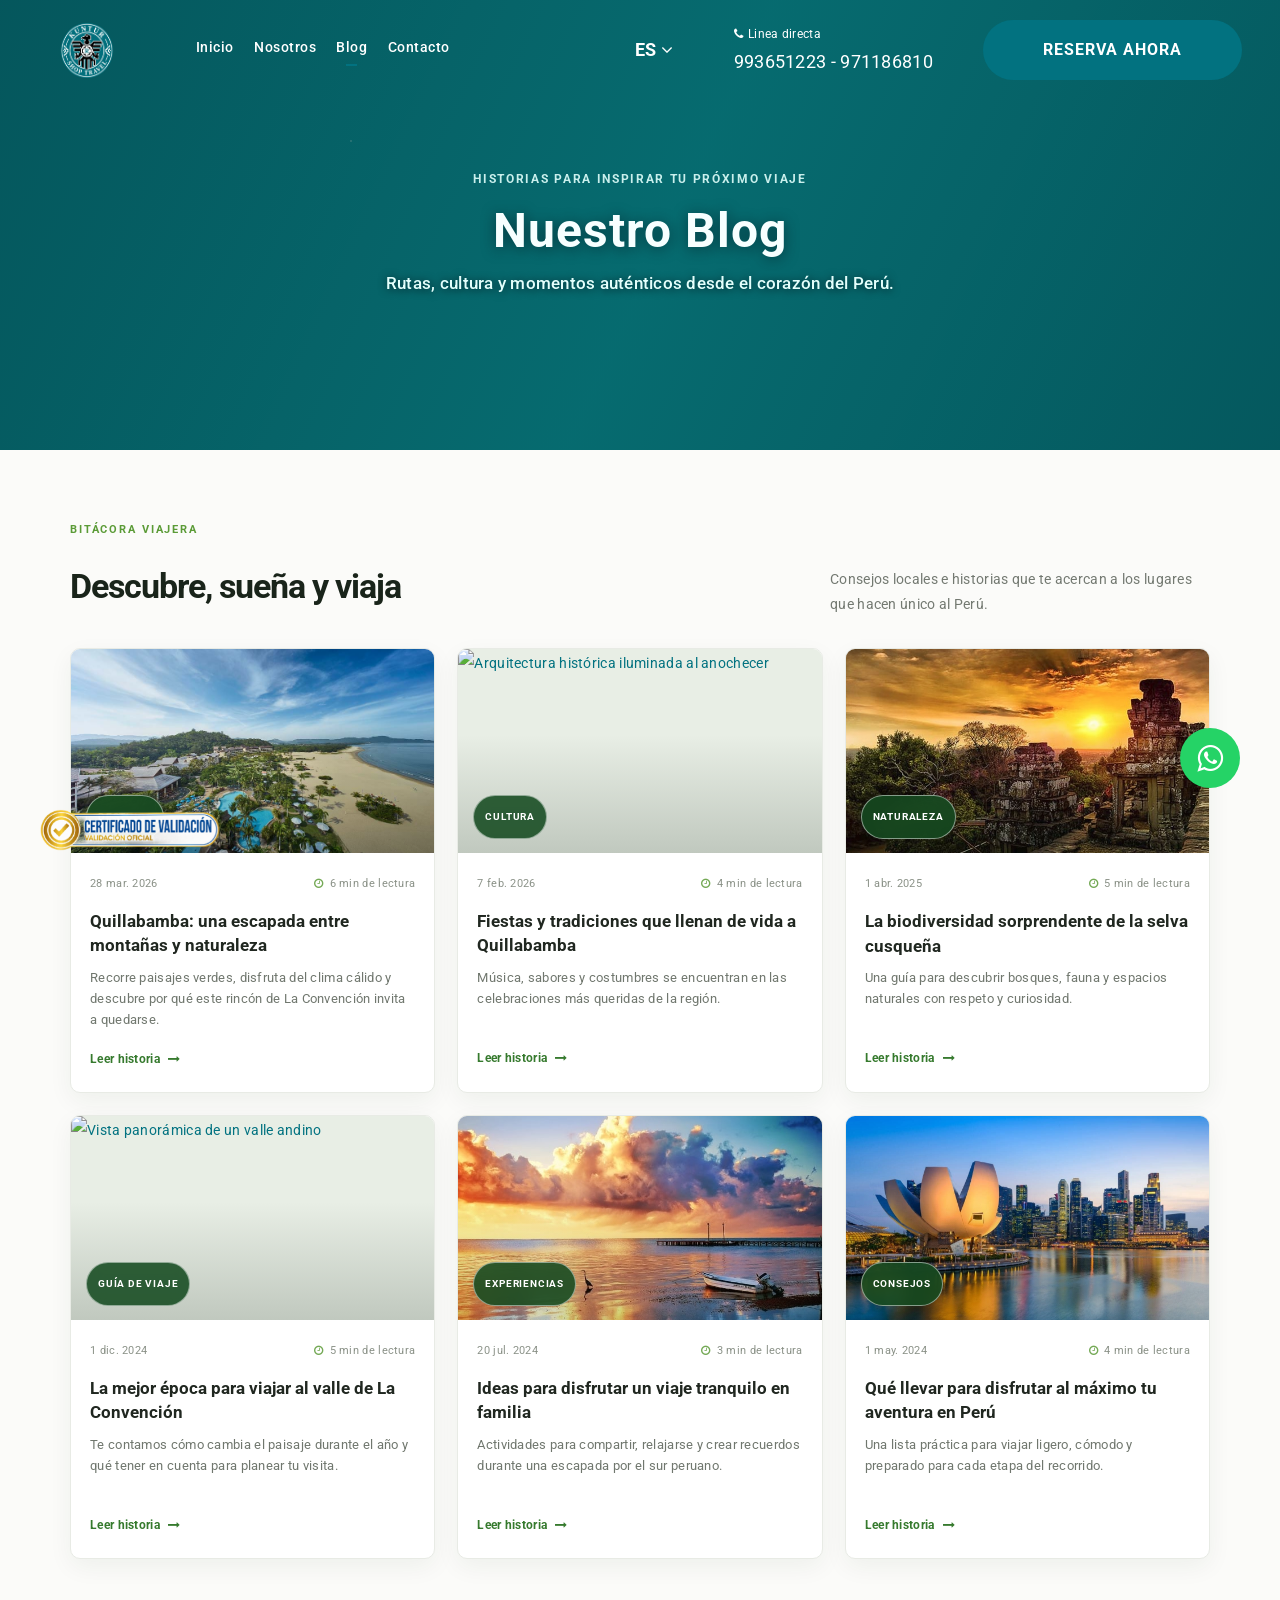
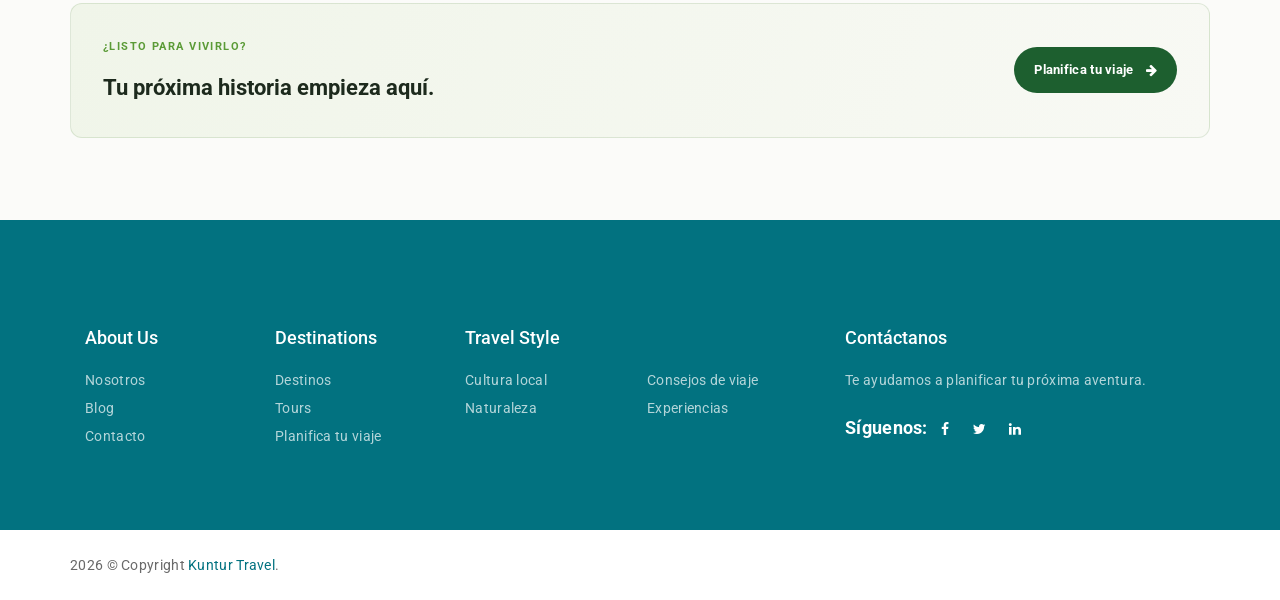
==== blog.html @ 2e55b276 "feat: modify banner" ====
<!doctype html>
<html lang="es">
  <head>
    <title>Blog de viajes | Kuntur Travel</title>
    <meta charset="utf-8" />
    <meta
      name="viewport"
      content="width=device-width, initial-scale=1.0, maximum-scale=1.0, user-scalable=no"
    />
    <meta
      name="description"
      content="Descubre historias, destinos y consejos para vivir experiencias auténticas en Perú con Kuntur Travel."
    />
    <meta
      name="keywords"
      content="Blog de viajes, Quillabamba, Cusco, Perú, turismo, Kuntur Travel"
    />
    <meta name="author" content="Kuntur Travel" />
    <meta name="robots" content="index, follow" />
    <link rel="icon" href="/assets/img/favicon.ico" />
    <meta name="format-detection" content="telephone=no" />
    <meta name="apple-mobile-web-app-capable" content="yes" />

    <link
      rel="stylesheet"
      type="text/css"
      href="assets/fonts/fontawesome/font-awesome.min.css"
    />
    <link
      rel="stylesheet"
      type="text/css"
      href="assets/vendors/bootstrap/grid.css"
    />
    <link
      rel="stylesheet"
      type="text/css"
      href="assets/vendors/magnific-popup/magnific-popup.min.css"
    />
    <link
      rel="stylesheet"
      type="text/css"
      href="assets/vendors/swiper/swiper.css"
    />
    <link
      rel="stylesheet"
      type="text/css"
      href="assets/vendors/jquery.select2/select2.css"
    />
    <link
      rel="stylesheet"
      type="text/css"
      href="assets/vendors/jquery-ui/jquery-ui.min.css"
    />
    <link
      rel="stylesheet"
      type="text/css"
      href="https://fonts.googleapis.com/css?family=Roboto:300,400,500,700"
    />
    <link
      rel="stylesheet"
      type="text/css"
      id="app-stylesheet"
      href="assets/css/main.css"
    />
    <link rel="stylesheet" type="text/css" href="assets/css/blog.css" />
    <link rel="stylesheet" type="text/css" href="assets/css/recourses.css" />
  </head>

  <body>
    <div class="page-wrap" id="root">
      <header class="header awe-skin-dark header--fixed">
        <div class="container-fluid pd-0">
          <div class="header__inner">
            <div class="header__logo_menu_wrap">
              <div class="header__logo">
                <a href="index.html"
                  ><img class="img__logo" src="assets/img/logo.png" alt="Kuntur Travel"
                /></a>
              </div>
              <div class="header__menu">
                <nav class="onepage-nav">
                  <ul class="onepage-menu">
                    <li><a href="index.html">Inicio</a></li>
                    <li><a href="info_our.html">Nosotros</a></li>
                    <li class="current-menu-item"><a href="blog.html">Blog</a></li>
                    <li><a href="contact.html">Contacto</a></li>
                  </ul>
                  <div class="navbar-toggle">
                    <span></span><span></span><span></span>
                  </div>
                </nav>
              </div>
            </div>
            <div class="header__hotline_book_wrap">
              <div class="header__lang notranslate" translate="no">
                <a href="#"><span>ES</span><i class="fa fa-angle-down"></i></a>
                <ul class="header__lang_box">
                  <li>
                    <a href="#" data-google-lang="es"
                      ><img src="assets/img/flag/flag_pe.svg" alt="" /><span>ES</span></a
                    >
                  </li>
                  <li>
                    <a href="#" data-google-lang="en"
                      ><img src="assets/img/flag/flag_en.jpg" alt="" /><span>EN</span></a
                    >
                  </li>
                  <li>
                    <a href="#" data-google-lang="pt"
                      ><img src="assets/img/flag/flag_pt.svg" alt="" /><span>PT</span></a
                    >
                  </li>
                  <li>
                    <a href="#" data-google-lang="fr"
                      ><img src="assets/img/flag/flag_fr.svg" alt="" /><span>FR</span></a
                    >
                  </li>
                </ul>
              </div>
              <div class="header__hotline">
                <span class="txt_aling_start"
                  ><i class="fa fa-phone"></i>Linea directa</span
                ><a href="tel:+51993651223">993651223 - 971186810</a>
              </div>
              <div class="header__booking">
                <a class="md-btn md-btn--primary md-btn--pill" href="contact.html"
                  >RESERVA AHORA</a
                >
              </div>
            </div>
          </div>
        </div>
      </header>

      <main class="md-content">
        <section class="blog-hero brand-page-hero">
          <div class="blog-hero__texture" aria-hidden="true"></div>
          <div class="container blog-hero__content brand-page-hero__inner">
            <span class="blog-hero__eyebrow">Historias para inspirar tu próximo viaje</span>
            <h1>Nuestro Blog</h1>
            <p>Rutas, cultura y momentos auténticos desde el corazón del Perú.</p>
          </div>
        </section>

        <section class="blog-section" aria-labelledby="blog-heading">
          <div class="container blog-container">
            <header class="blog-section__header">
              <div>
                <span class="blog-kicker">Bitácora viajera</span>
                <h2 id="blog-heading">Descubre, sueña y viaja</h2>
              </div>
              <p>
                Consejos locales e historias que te acercan a los lugares que hacen
                único al Perú.
              </p>
            </header>

            <div class="blog-grid">
              <article class="blog-card blog-card--featured">
                <a class="blog-card__image" href="contact.html" aria-label="Conoce la ruta a Quillabamba">
                  <img
                    src="assets/img/image_box_3/1.jpg"
                    alt="Valle verde de montaña en Perú"
                    loading="lazy"
                  />
                  <span class="blog-card__category">Destinos</span>
                </a>
                <div class="blog-card__body">
                  <div class="blog-card__meta">
                    <time datetime="2026-03-28">28 mar. 2026</time>
                    <span><i class="fa fa-clock-o" aria-hidden="true"></i> 6 min de lectura</span>
                  </div>
                  <h3><a href="contact.html">Quillabamba: una escapada entre montañas y naturaleza</a></h3>
                  <p>
                    Recorre paisajes verdes, disfruta del clima cálido y descubre
                    por qué este rincón de La Convención invita a quedarse.
                  </p>
                  <a class="blog-card__link" href="contact.html">Leer historia <i class="fa fa-long-arrow-right" aria-hidden="true"></i></a>
                </div>
              </article>

              <article class="blog-card">
                <a class="blog-card__image" href="contact.html" aria-label="Descubre las celebraciones locales">
                  <img
                    src="assets/img/image_box_2/2.jpg"
                    alt="Arquitectura histórica iluminada al anochecer"
                    loading="lazy"
                  />
                  <span class="blog-card__category">Cultura</span>
                </a>
                <div class="blog-card__body">
                  <div class="blog-card__meta">
                    <time datetime="2026-02-07">7 feb. 2026</time>
                    <span><i class="fa fa-clock-o" aria-hidden="true"></i> 4 min de lectura</span>
                  </div>
                  <h3><a href="contact.html">Fiestas y tradiciones que llenan de vida a Quillabamba</a></h3>
                  <p>
                    Música, sabores y costumbres se encuentran en las celebraciones
                    más queridas de la región.
                  </p>
                  <a class="blog-card__link" href="contact.html">Leer historia <i class="fa fa-long-arrow-right" aria-hidden="true"></i></a>
                </div>
              </article>

              <article class="blog-card">
                <a class="blog-card__image" href="contact.html" aria-label="Explora la naturaleza de la selva cusqueña">
                  <img
                    src="assets/img/image_box_1/3.jpg"
                    alt="Ruinas rodeadas de vegetación al atardecer"
                    loading="lazy"
                  />
                  <span class="blog-card__category">Naturaleza</span>
                </a>
                <div class="blog-card__body">
                  <div class="blog-card__meta">
                    <time datetime="2025-04-01">1 abr. 2025</time>
                    <span><i class="fa fa-clock-o" aria-hidden="true"></i> 5 min de lectura</span>
                  </div>
                  <h3><a href="contact.html">La biodiversidad sorprendente de la selva cusqueña</a></h3>
                  <p>
                    Una guía para descubrir bosques, fauna y espacios naturales con
                    respeto y curiosidad.
                  </p>
                  <a class="blog-card__link" href="contact.html">Leer historia <i class="fa fa-long-arrow-right" aria-hidden="true"></i></a>
                </div>
              </article>

              <article class="blog-card">
                <a class="blog-card__image" href="contact.html" aria-label="Conoce los paisajes del valle">
                  <img
                    src="assets/img/image_box_2/3.jpg"
                    alt="Vista panorámica de un valle andino"
                    loading="lazy"
                  />
                  <span class="blog-card__category">Guía de viaje</span>
                </a>
                <div class="blog-card__body">
                  <div class="blog-card__meta">
                    <time datetime="2024-12-01">1 dic. 2024</time>
                    <span><i class="fa fa-clock-o" aria-hidden="true"></i> 5 min de lectura</span>
                  </div>
                  <h3><a href="contact.html">La mejor época para viajar al valle de La Convención</a></h3>
                  <p>
                    Te contamos cómo cambia el paisaje durante el año y qué tener
                    en cuenta para planear tu visita.
                  </p>
                  <a class="blog-card__link" href="contact.html">Leer historia <i class="fa fa-long-arrow-right" aria-hidden="true"></i></a>
                </div>
              </article>

              <article class="blog-card">
                <a class="blog-card__image" href="contact.html" aria-label="Ideas para disfrutar un viaje en familia">
                  <img
                    src="assets/img/image_box_1/2.jpg"
                    alt="Atardecer dorado junto al agua"
                    loading="lazy"
                  />
                  <span class="blog-card__category">Experiencias</span>
                </a>
                <div class="blog-card__body">
                  <div class="blog-card__meta">
                    <time datetime="2024-07-20">20 jul. 2024</time>
                    <span><i class="fa fa-clock-o" aria-hidden="true"></i> 3 min de lectura</span>
                  </div>
                  <h3><a href="contact.html">Ideas para disfrutar un viaje tranquilo en familia</a></h3>
                  <p>
                    Actividades para compartir, relajarse y crear recuerdos durante
                    una escapada por el sur peruano.
                  </p>
                  <a class="blog-card__link" href="contact.html">Leer historia <i class="fa fa-long-arrow-right" aria-hidden="true"></i></a>
                </div>
              </article>

              <article class="blog-card">
                <a class="blog-card__image" href="contact.html" aria-label="Planifica tu aventura en Perú">
                  <img
                    src="assets/img/image_box_3/3.jpg"
                    alt="Ciudad y costa iluminadas al anochecer"
                    loading="lazy"
                  />
                  <span class="blog-card__category">Consejos</span>
                </a>
                <div class="blog-card__body">
                  <div class="blog-card__meta">
                    <time datetime="2024-05-01">1 may. 2024</time>
                    <span><i class="fa fa-clock-o" aria-hidden="true"></i> 4 min de lectura</span>
                  </div>
                  <h3><a href="contact.html">Qué llevar para disfrutar al máximo tu aventura en Perú</a></h3>
                  <p>
                    Una lista práctica para viajar ligero, cómodo y preparado para
                    cada etapa del recorrido.
                  </p>
                  <a class="blog-card__link" href="contact.html">Leer historia <i class="fa fa-long-arrow-right" aria-hidden="true"></i></a>
                </div>
              </article>
            </div>

            <div class="blog-cta">
              <div>
                <span>¿Listo para vivirlo?</span>
                <h2>Tu próxima historia empieza aquí.</h2>
              </div>
              <a class="blog-cta__button" href="contact.html">Planifica tu viaje <i class="fa fa-arrow-right" aria-hidden="true"></i></a>
            </div>
          </div>
        </section>
      </main>

      <div class="footer">
        <div class="container">
          <div class="col-xs-6 col-sm-6 col-md-2 col-lg-2 col-xxs-12">
            <h6 class="footer__title">About us</h6>
            <div class="widget_list">
              <li><a href="info_our.html">Nosotros</a></li>
              <li><a href="blog.html">Blog</a></li>
              <li><a href="contact.html">Contacto</a></li>
            </div>
          </div>
          <div class="col-xs-6 col-sm-6 col-md-2 col-lg-2 col-xxs-12">
            <h6 class="footer__title">Destinations</h6>
            <div class="widget_list">
              <li><a href="destination.html">Destinos</a></li>
              <li><a href="destination.html">Tours</a></li>
              <li><a href="contact.html">Planifica tu viaje</a></li>
            </div>
          </div>
          <div class="col-md-4 col-lg-4">
            <h6 class="footer__title">Travel style</h6>
            <div class="widget_list column-2">
              <li><a href="blog.html">Cultura local</a></li>
              <li><a href="blog.html">Naturaleza</a></li>
              <li><a href="blog.html">Consejos de viaje</a></li>
              <li><a href="blog.html">Experiencias</a></li>
            </div>
          </div>
          <div class="col-md-4 col-lg-4">
            <h6 class="footer__title">Contáctanos</h6>
            <p style="opacity: 0.7">Te ayudamos a planificar tu próxima aventura.</p>
            <div class="footer__social">
              <span style="font-size: 18px; font-weight: bold">Síguenos:</span>
              <a class="social-icon" href="#" aria-label="Facebook"><i class="fa fa-facebook"></i></a>
              <a class="social-icon" href="#" aria-label="Twitter"><i class="fa fa-twitter"></i></a>
              <a class="social-icon" href="#" aria-label="LinkedIn"><i class="fa fa-linkedin"></i></a>
            </div>
          </div>
        </div>
      </div>

      <div class="footer__wrapper">
        <div class="container">
          <p class="footer__copy">
            2026 &copy; Copyright <a href="index.html">Kuntur Travel</a>.
          </p>
        </div>
      </div>
    </div>

    <a
      href="https://wa.me/+51993651223?text=Consulte%20por%20nuestros%20tours"
      class="float-wa"
      target="_blank"
      rel="noopener noreferrer"
      aria-label="Contactar por WhatsApp"
    >
      <i class="fa fa-whatsapp" aria-hidden="true"></i>
    </a>
    <button
      type="button"
      class="float-back-to-top"
      id="float-back-to-top"
      aria-label="Volver al inicio"
      title="Volver al inicio"
    >
      <i class="fa fa-arrow-up" aria-hidden="true"></i>
    </button>
    <a class="float-certificate" aria-label="Certificado de validación oficial">
      <img src="assets/img/footer/footer.png" alt="Certificado de validación oficial" />
    </a>

    <script type="text/javascript" src="assets/vendors/_jquery/jquery.min.js"></script>
    <script type="text/javascript" src="assets/vendors/imagesloaded/imagesloaded.pkgd.js"></script>
    <script type="text/javascript" src="assets/vendors/isotope-layout/isotope.pkgd.js"></script>
    <script type="text/javascript" src="assets/vendors/jquery-one-page/jquery.nav.min.js"></script>
    <script type="text/javascript" src="assets/vendors/jquery.easing/jquery.easing.min.js"></script>
    <script type="text/javascript" src="assets/vendors/jquery.matchHeight/jquery.matchHeight.min.js"></script>
    <script type="text/javascript" src="assets/vendors/magnific-popup/jquery.magnific-popup.min.js"></script>
    <script type="text/javascript" src="assets/vendors/masonry-layout/masonry.pkgd.js"></script>
    <script type="text/javascript" src="assets/vendors/swiper/swiper.jquery.js"></script>
    <script type="text/javascript" src="assets/vendors/menu/menu.js"></script>
    <script type="text/javascript" src="assets/vendors/jquery.select2/select2.js"></script>
    <script type="text/javascript" src="assets/vendors/jquery-ui/jquery-ui.min.js"></script>
    <script type="text/javascript" src="assets/js/main.js"></script>
    <script type="text/javascript" src="assets/js/translate.js"></script>
  </body>
</html>
---- assets/vendors/bootstrap/grid.css ----
/*!
 * Bootstrap v3.3.7 (http://getbootstrap.com)
 * Copyright 2011-2016 Twitter, Inc.
 * Licensed under MIT (https://github.com/twbs/bootstrap/blob/master/LICENSE)
 */
html{font-family:sans-serif;-ms-text-size-adjust:100%;-webkit-text-size-adjust:100%}body{margin:0}article,aside,details,figcaption,figure,footer,header,hgroup,main,menu,nav,section,summary{display:block}audio,canvas,progress,video{display:inline-block;vertical-align:baseline}audio:not([controls]){display:none;height:0}[hidden],template{display:none}a{background-color:transparent}a:active,a:hover{outline:0}abbr[title]{border-bottom:1px dotted}b,strong{font-weight:bold}dfn{font-style:italic}h1{font-size:2em;margin:0.67em 0}mark{background:#ff0;color:#000}small{font-size:80%}sub,sup{font-size:75%;line-height:0;position:relative;vertical-align:baseline}sup{top:-0.5em}sub{bottom:-0.25em}img{border:0}svg:not(:root){overflow:hidden}figure{margin:1em 40px}hr{-webkit-box-sizing:content-box;-moz-box-sizing:content-box;box-sizing:content-box;height:0}pre{overflow:auto}code,kbd,pre,samp{font-family:monospace, monospace;font-size:1em}button,input,optgroup,select,textarea{color:inherit;font:inherit;margin:0}button{overflow:visible}button,select{text-transform:none}button,html input[type="button"],input[type="reset"],input[type="submit"]{-webkit-appearance:button;cursor:pointer}button[disabled],html input[disabled]{cursor:default}button::-moz-focus-inner,input::-moz-focus-inner{border:0;padding:0}input{line-height:normal}input[type="checkbox"],input[type="radio"]{-webkit-box-sizing:border-box;-moz-box-sizing:border-box;box-sizing:border-box;padding:0}input[type="number"]::-webkit-inner-spin-button,input[type="number"]::-webkit-outer-spin-button{height:auto}input[type="search"]{-webkit-appearance:textfield;-webkit-box-sizing:content-box;-moz-box-sizing:content-box;box-sizing:content-box}input[type="search"]::-webkit-search-cancel-button,input[type="search"]::-webkit-search-decoration{-webkit-appearance:none}fieldset{border:1px solid #c0c0c0;margin:0 2px;padding:0.35em 0.625em 0.75em}legend{border:0;padding:0}textarea{overflow:auto}optgroup{font-weight:bold}table{border-collapse:collapse;border-spacing:0}td,th{padding:0}*{-webkit-box-sizing:border-box;-moz-box-sizing:border-box;box-sizing:border-box}*:before,*:after{-webkit-box-sizing:border-box;-moz-box-sizing:border-box;box-sizing:border-box}html{font-size:10px;-webkit-tap-highlight-color:rgba(0,0,0,0)}body{font-family:"Helvetica Neue",Helvetica,Arial,sans-serif;font-size:14px;line-height:1.42857143;color:#333;background-color:#fff}input,button,select,textarea{font-family:inherit;font-size:inherit;line-height:inherit}a{color:#337ab7;text-decoration:none}a:hover,a:focus{color:#23527c;text-decoration:underline}a:focus{outline:5px auto -webkit-focus-ring-color;outline-offset:-2px}figure{margin:0}img{vertical-align:middle}.img-responsive{display:block;max-width:100%;height:auto}.img-rounded{border-radius:6px}.img-thumbnail{padding:4px;line-height:1.42857143;background-color:#fff;border:1px solid #ddd;border-radius:4px;-webkit-transition:all .2s ease-in-out;-o-transition:all .2s ease-in-out;transition:all .2s ease-in-out;display:inline-block;max-width:100%;height:auto}.img-circle{border-radius:50%}hr{margin-top:20px;margin-bottom:20px;border:0;border-top:1px solid #eee}.sr-only{position:absolute;width:1px;height:1px;margin:-1px;padding:0;overflow:hidden;clip:rect(0, 0, 0, 0);border:0}.sr-only-focusable:active,.sr-only-focusable:focus{position:static;width:auto;height:auto;margin:0;overflow:visible;clip:auto}[role="button"]{cursor:pointer}.container{margin-right:auto;margin-left:auto;padding-left:15px;padding-right:15px}@media (min-width:768px){.container{width:750px}}@media (min-width:992px){.container{width:970px}}@media (min-width:1200px){.container{width:1170px}}.container-fluid{margin-right:auto;margin-left:auto;padding-left:15px;padding-right:15px}.row{margin-left:-15px;margin-right:-15px}.col-xs-1, .col-sm-1, .col-md-1, .col-lg-1, .col-xs-2, .col-sm-2, .col-md-2, .col-lg-2, .col-xs-3, .col-sm-3, .col-md-3, .col-lg-3, .col-xs-4, .col-sm-4, .col-md-4, .col-lg-4, .col-xs-5, .col-sm-5, .col-md-5, .col-lg-5, .col-xs-6, .col-sm-6, .col-md-6, .col-lg-6, .col-xs-7, .col-sm-7, .col-md-7, .col-lg-7, .col-xs-8, .col-sm-8, .col-md-8, .col-lg-8, .col-xs-9, .col-sm-9, .col-md-9, .col-lg-9, .col-xs-10, .col-sm-10, .col-md-10, .col-lg-10, .col-xs-11, .col-sm-11, .col-md-11, .col-lg-11, .col-xs-12, .col-sm-12, .col-md-12, .col-lg-12{position:relative;min-height:1px;padding-left:15px;padding-right:15px}.col-xs-1, .col-xs-2, .col-xs-3, .col-xs-4, .col-xs-5, .col-xs-6, .col-xs-7, .col-xs-8, .col-xs-9, .col-xs-10, .col-xs-11, .col-xs-12{float:left}.col-xs-12{width:100%}.col-xs-11{width:91.66666667%}.col-xs-10{width:83.33333333%}.col-xs-9{width:75%}.col-xs-8{width:66.66666667%}.col-xs-7{width:58.33333333%}.col-xs-6{width:50%}.col-xs-5{width:41.66666667%}.col-xs-4{width:33.33333333%}.col-xs-3{width:25%}.col-xs-2{width:16.66666667%}.col-xs-1{width:8.33333333%}.col-xs-pull-12{right:100%}.col-xs-pull-11{right:91.66666667%}.col-xs-pull-10{right:83.33333333%}.col-xs-pull-9{right:75%}.col-xs-pull-8{right:66.66666667%}.col-xs-pull-7{right:58.33333333%}.col-xs-pull-6{right:50%}.col-xs-pull-5{right:41.66666667%}.col-xs-pull-4{right:33.33333333%}.col-xs-pull-3{right:25%}.col-xs-pull-2{right:16.66666667%}.col-xs-pull-1{right:8.33333333%}.col-xs-pull-0{right:auto}.col-xs-push-12{left:100%}.col-xs-push-11{left:91.66666667%}.col-xs-push-10{left:83.33333333%}.col-xs-push-9{left:75%}.col-xs-push-8{left:66.66666667%}.col-xs-push-7{left:58.33333333%}.col-xs-push-6{left:50%}.col-xs-push-5{left:41.66666667%}.col-xs-push-4{left:33.33333333%}.col-xs-push-3{left:25%}.col-xs-push-2{left:16.66666667%}.col-xs-push-1{left:8.33333333%}.col-xs-push-0{left:auto}.col-xs-offset-12{margin-left:100%}.col-xs-offset-11{margin-left:91.66666667%}.col-xs-offset-10{margin-left:83.33333333%}.col-xs-offset-9{margin-left:75%}.col-xs-offset-8{margin-left:66.66666667%}.col-xs-offset-7{margin-left:58.33333333%}.col-xs-offset-6{margin-left:50%}.col-xs-offset-5{margin-left:41.66666667%}.col-xs-offset-4{margin-left:33.33333333%}.col-xs-offset-3{margin-left:25%}.col-xs-offset-2{margin-left:16.66666667%}.col-xs-offset-1{margin-left:8.33333333%}.col-xs-offset-0{margin-left:0}@media (min-width:768px){.col-sm-1, .col-sm-2, .col-sm-3, .col-sm-4, .col-sm-5, .col-sm-6, .col-sm-7, .col-sm-8, .col-sm-9, .col-sm-10, .col-sm-11, .col-sm-12{float:left}.col-sm-12{width:100%}.col-sm-11{width:91.66666667%}.col-sm-10{width:83.33333333%}.col-sm-9{width:75%}.col-sm-8{width:66.66666667%}.col-sm-7{width:58.33333333%}.col-sm-6{width:50%}.col-sm-5{width:41.66666667%}.col-sm-4{width:33.33333333%}.col-sm-3{width:25%}.col-sm-2{width:16.66666667%}.col-sm-1{width:8.33333333%}.col-sm-pull-12{right:100%}.col-sm-pull-11{right:91.66666667%}.col-sm-pull-10{right:83.33333333%}.col-sm-pull-9{right:75%}.col-sm-pull-8{right:66.66666667%}.col-sm-pull-7{right:58.33333333%}.col-sm-pull-6{right:50%}.col-sm-pull-5{right:41.66666667%}.col-sm-pull-4{right:33.33333333%}.col-sm-pull-3{right:25%}.col-sm-pull-2{right:16.66666667%}.col-sm-pull-1{right:8.33333333%}.col-sm-pull-0{right:auto}.col-sm-push-12{left:100%}.col-sm-push-11{left:91.66666667%}.col-sm-push-10{left:83.33333333%}.col-sm-push-9{left:75%}.col-sm-push-8{left:66.66666667%}.col-sm-push-7{left:58.33333333%}.col-sm-push-6{left:50%}.col-sm-push-5{left:41.66666667%}.col-sm-push-4{left:33.33333333%}.col-sm-push-3{left:25%}.col-sm-push-2{left:16.66666667%}.col-sm-push-1{left:8.33333333%}.col-sm-push-0{left:auto}.col-sm-offset-12{margin-left:100%}.col-sm-offset-11{margin-left:91.66666667%}.col-sm-offset-10{margin-left:83.33333333%}.col-sm-offset-9{margin-left:75%}.col-sm-offset-8{margin-left:66.66666667%}.col-sm-offset-7{margin-left:58.33333333%}.col-sm-offset-6{margin-left:50%}.col-sm-offset-5{margin-left:41.66666667%}.col-sm-offset-4{margin-left:33.33333333%}.col-sm-offset-3{margin-left:25%}.col-sm-offset-2{margin-left:16.66666667%}.col-sm-offset-1{margin-left:8.33333333%}.col-sm-offset-0{margin-left:0}}@media (min-width:992px){.col-md-1, .col-md-2, .col-md-3, .col-md-4, .col-md-5, .col-md-6, .col-md-7, .col-md-8, .col-md-9, .col-md-10, .col-md-11, .col-md-12{float:left}.col-md-12{width:100%}.col-md-11{width:91.66666667%}.col-md-10{width:83.33333333%}.col-md-9{width:75%}.col-md-8{width:66.66666667%}.col-md-7{width:58.33333333%}.col-md-6{width:50%}.col-md-5{width:41.66666667%}.col-md-4{width:33.33333333%}.col-md-3{width:25%}.col-md-2{width:16.66666667%}.col-md-1{width:8.33333333%}.col-md-pull-12{right:100%}.col-md-pull-11{right:91.66666667%}.col-md-pull-10{right:83.33333333%}.col-md-pull-9{right:75%}.col-md-pull-8{right:66.66666667%}.col-md-pull-7{right:58.33333333%}.col-md-pull-6{right:50%}.col-md-pull-5{right:41.66666667%}.col-md-pull-4{right:33.33333333%}.col-md-pull-3{right:25%}.col-md-pull-2{right:16.66666667%}.col-md-pull-1{right:8.33333333%}.col-md-pull-0{right:auto}.col-md-push-12{left:100%}.col-md-push-11{left:91.66666667%}.col-md-push-10{left:83.33333333%}.col-md-push-9{left:75%}.col-md-push-8{left:66.66666667%}.col-md-push-7{left:58.33333333%}.col-md-push-6{left:50%}.col-md-push-5{left:41.66666667%}.col-md-push-4{left:33.33333333%}.col-md-push-3{left:25%}.col-md-push-2{left:16.66666667%}.col-md-push-1{left:8.33333333%}.col-md-push-0{left:auto}.col-md-offset-12{margin-left:100%}.col-md-offset-11{margin-left:91.66666667%}.col-md-offset-10{margin-left:83.33333333%}.col-md-offset-9{margin-left:75%}.col-md-offset-8{margin-left:66.66666667%}.col-md-offset-7{margin-left:58.33333333%}.col-md-offset-6{margin-left:50%}.col-md-offset-5{margin-left:41.66666667%}.col-md-offset-4{margin-left:33.33333333%}.col-md-offset-3{margin-left:25%}.col-md-offset-2{margin-left:16.66666667%}.col-md-offset-1{margin-left:8.33333333%}.col-md-offset-0{margin-left:0}}@media (min-width:1200px){.col-lg-1, .col-lg-2, .col-lg-3, .col-lg-4, .col-lg-5, .col-lg-6, .col-lg-7, .col-lg-8, .col-lg-9, .col-lg-10, .col-lg-11, .col-lg-12{float:left}.col-lg-12{width:100%}.col-lg-11{width:91.66666667%}.col-lg-10{width:83.33333333%}.col-lg-9{width:75%}.col-lg-8{width:66.66666667%}.col-lg-7{width:58.33333333%}.col-lg-6{width:50%}.col-lg-5{width:41.66666667%}.col-lg-4{width:33.33333333%}.col-lg-3{width:25%}.col-lg-2{width:16.66666667%}.col-lg-1{width:8.33333333%}.col-lg-pull-12{right:100%}.col-lg-pull-11{right:91.66666667%}.col-lg-pull-10{right:83.33333333%}.col-lg-pull-9{right:75%}.col-lg-pull-8{right:66.66666667%}.col-lg-pull-7{right:58.33333333%}.col-lg-pull-6{right:50%}.col-lg-pull-5{right:41.66666667%}.col-lg-pull-4{right:33.33333333%}.col-lg-pull-3{right:25%}.col-lg-pull-2{right:16.66666667%}.col-lg-pull-1{right:8.33333333%}.col-lg-pull-0{right:auto}.col-lg-push-12{left:100%}.col-lg-push-11{left:91.66666667%}.col-lg-push-10{left:83.33333333%}.col-lg-push-9{left:75%}.col-lg-push-8{left:66.66666667%}.col-lg-push-7{left:58.33333333%}.col-lg-push-6{left:50%}.col-lg-push-5{left:41.66666667%}.col-lg-push-4{left:33.33333333%}.col-lg-push-3{left:25%}.col-lg-push-2{left:16.66666667%}.col-lg-push-1{left:8.33333333%}.col-lg-push-0{left:auto}.col-lg-offset-12{margin-left:100%}.col-lg-offset-11{margin-left:91.66666667%}.col-lg-offset-10{margin-left:83.33333333%}.col-lg-offset-9{margin-left:75%}.col-lg-offset-8{margin-left:66.66666667%}.col-lg-offset-7{margin-left:58.33333333%}.col-lg-offset-6{margin-left:50%}.col-lg-offset-5{margin-left:41.66666667%}.col-lg-offset-4{margin-left:33.33333333%}.col-lg-offset-3{margin-left:25%}.col-lg-offset-2{margin-left:16.66666667%}.col-lg-offset-1{margin-left:8.33333333%}.col-lg-offset-0{margin-left:0}}.clearfix:before,.clearfix:after,.container:before,.container:after,.container-fluid:before,.container-fluid:after,.row:before,.row:after{content:" ";display:table}.clearfix:after,.container:after,.container-fluid:after,.row:after{clear:both}.center-block{display:block;margin-left:auto;margin-right:auto}.pull-right{float:right !important}.pull-left{float:left !important}.hide{display:none !important}.show{display:block !important}.invisible{visibility:hidden}.text-hide{font:0/0 a;color:transparent;text-shadow:none;background-color:transparent;border:0}.hidden{display:none !important}.affix{position:fixed}
---- assets/css/main.css ----
/*--------------------------------------------------------------------------------

	# HTML Template 1.0 - Apr 30, 2018
	# ------------------------------------------------------------------------
	# Designed & coded by Awe7
	# Websites:  http://www.awe7.com -  Email: info@awe7.com

----------------------------------------------------------------------------------

	1. base
	2. button
	3. form-item
	4. button
	5. box_image
	6. box_image2
	7. box_image3
	8. box_search
	9. box_share
	10. general_breadcrumb
	11. expert
	12. form_item
	13. grid-css
	14. page_title
	15. socialicon
	16. socialicon
	17. swiper
	18. title
	19. widget_image
	20. general_widget_image
	21. general_widget_list
	22. widget_text
	23. footer
	24. header_01
	25. hero
	26. Layout
	27. Grid Boostrap 
	28. Font size
	29. Margin Padding
	30. Swiper
	31. Popup

--------------------------------------------------------------------------------*/

/* 1. base
--------------------------------------------------------------------------------*/

a[disabled],
input[disabled],
button[disabled],
textarea[disabled] {
  cursor: not-allowed !important;
  opacity: 0.5 !important;
}

a:focus,
input:focus,
button:focus,
textarea:focus {
  outline: none;
}

p {
  margin-top: 0;
  margin-bottom: 10px;
}

img {
  max-width: 100%;
  height: auto;
  border: 0;
}

html body {
  top: 0 !important;
}

iframe.goog-te-banner-frame,
.goog-te-banner-frame,
body > .skiptranslate,
#google_translate_element {
  display: none !important;
  visibility: hidden !important;
  height: 0 !important;
}

.page-wrap {
  overflow: hidden;
}

.awe-section {
  position: relative;
  background-repeat: no-repeat;
  background-size: cover;
  background-position: center center;
  z-index: 9;
  padding-top: 50px;
  padding-bottom: 50px;
}

@media (min-width: 320px) {
  .awe-section {
    padding-top: calc(6.81818vw + 28.18182px);
    padding-bottom: calc(6.81818vw + 28.18182px);
  }
}

@media (min-width: 1200px) {
  .awe-section {
    padding-top: 110px;
    padding-bottom: 110px;
  }
}

.awe-text-left,
.text-left {
  text-align: left !important;
}

.awe-text-center,
.text-center {
  text-align: center !important;
}

.awe-text-right,
.text-right {
  text-align: right !important;
}

.awe-text-underline {
  text-decoration: underline !important;
}

.awe-round {
  border-radius: 5px !important;
}

.awe-pill {
  border-radius: 50% !important;
}

.awe-tb {
  display: table;
  width: 100%;
  height: 100%;
}

.awe-tb__cell {
  display: table-cell;
  vertical-align: middle;
}

.awe-overlay,
[data-gradient-bg] > canvas {
  position: absolute;
  width: 100%;
  height: 100%;
  top: 0;
  left: 0;
  z-index: -1;
}

.awe-overlay {
  background-color: rgba(0, 0, 0, 0.4);
}

.bg-fixed {
  background-attachment: fixed;
}

.awe-bg-cover {
  background-repeat: no-repeat;
  background-size: cover;
  background-position: center center;
}

.full {
  width: 100%;
  height: 100vh;
}

.embed-responsive {
  position: relative;
  display: block;
  height: 0;
  padding: 0;
  overflow: hidden;
}

.embed-responsive.embed-responsive-4by3 {
  padding-bottom: 75%;
}

.embed-responsive.embed-responsive-16by9 {
  padding-bottom: 56.25%;
}

.embed-responsive .embed-responsive-item,
.embed-responsive iframe,
.embed-responsive embed,
.embed-responsive object {
  position: absolute;
  top: 0;
  bottom: 0;
  left: 0;
  width: 100%;
  height: 100%;
  border: 0;
}

/* table Responsive */

.table-responsive-01 {
  width: 100%;
  overflow-y: hidden;
  overflow-x: auto;
}

.table-responsive-01 table > thead > tr > th,
.table-responsive-01 table > thead > tr > td,
.table-responsive-01 table > tbody > tr > th,
.table-responsive-01 table > tbody > tr > td,
.table-responsive-01 table > tfoot > tr > th,
.table-responsive-01 table > tfoot > tr > td {
  white-space: nowrap;
}

@media (max-width: 991px) {
  .table-responsive-02 table,
  .table-responsive-02 thead,
  .table-responsive-02 tbody,
  .table-responsive-02 th,
  .table-responsive-02 td,
  .table-responsive-02 tr {
    display: block;
  }

  .table-responsive-02 thead {
    border-top: 1px solid #e8e8e8 !important;
    border-bottom: none !important;
  }

  .table-responsive-02 thead tr {
    position: absolute;
    top: -9999px;
    left: -9999px;
  }

  .table-responsive-02 tr {
    padding: 15px 0;
    border-left: 1px solid #e8e8e8;
    border-right: 1px solid #e8e8e8;
  }

  .table-responsive-02 td {
    position: relative;
    padding: 15px 10px 15px 30% !important;
  }

  .table-responsive-02 td:before {
    content: attr(data-th);
    position: absolute;
    top: 15px;
    left: 20px;
    width: 25%;
    padding-right: 10px;
  }
}

a {
  color: #027280;
}

a:hover {
  text-decoration: none;
  color: #027280;
}

a:focus {
  text-decoration: none;
}

::-moz-selection {
  color: #fff;
  background-color: #333;
}

::selection {
  color: #fff;
  background-color: #333;
}

.awe-section {
  padding-top: 50px;
  padding-bottom: 50px;
}

@media (min-width: 320px) {
  .awe-section {
    padding-top: calc(7.95455vw + 24.54545px);
    padding-bottom: calc(7.95455vw + 24.54545px);
  }
}

@media (min-width: 1200px) {
  .awe-section {
    padding-top: 120px;
    padding-bottom: 120px;
  }
}

.awe-section2 {
  padding-top: 50px;
  padding-bottom: 50px;
}

@media (min-width: 320px) {
  .awe-section2 {
    padding-top: calc(2.27273vw + 42.72727px);
    padding-bottom: calc(2.27273vw + 42.72727px);
  }
}

@media (min-width: 1200px) {
  .awe-section2 {
    padding-top: 70px;
    padding-bottom: 70px;
  }
}

.awe-section3 {
  padding-top: 50px;
  padding-bottom: 50px;
}

@media (min-width: 320px) {
  .awe-section3 {
    padding-top: calc(-2.27273vw + 57.27273px);
    padding-bottom: calc(-2.27273vw + 57.27273px);
  }
}

@media (min-width: 1200px) {
  .awe-section3 {
    padding-top: 30px;
    padding-bottom: 30px;
  }
}

hr {
  margin-top: 10px;
  margin-bottom: 10px;
  border-color: #dfdfdf;
}

.page-wrap {
  position: relative;
}

.main-color {
  color: #027280;
}

@media (max-width: 479px) {
  .col-xxs-12 {
    width: 100% !important;
  }
}

/* 2. button
--------------------------------------------------------------------------------*/

.md-btn {
  display: inline-block;
  border: 2px solid #dfdfdf;
  box-shadow: none;
  outline: none;
  margin: 0;
  text-align: center;
  font-size: 14px;
  padding: 9px 12px;
  color: #000;
  background-color: transparent;
  transition: all 0.3s ease;
  text-decoration: none;
  vertical-align: middle;
  overflow: hidden;
  cursor: pointer;
  font-family: "Roboto", sans-serif;
  letter-spacing: 1px;
  text-transform: capitalize;
  line-height: 1;
}

.md-btn:hover {
  background-color: #333;
  color: #fff;
  border-color: #333;
}

.md-btn[disabled] {
  opacity: 0.65;
  cursor: not-allowed;
}

.md-btn--primary {
  background-color: #027280;
  color: #fff;
}

.md-btn--primary:hover {
  background-color: #035863;
  color: #fff;
}

.md-btn--primary:focus {
  background-color: #035863;
  color: #fff;
}

.md-btn--success {
  background-color: #5cb85c;
  color: #fff;
}

.md-btn--success:hover {
  background-color: #449d44;
  color: #fff;
}

.md-btn--success:focus {
  background-color: #449d44;
  color: #fff;
}

.md-btn--info {
  background-color: #5bc0de;
  color: #fff;
}

.md-btn--info:hover {
  background-color: #31b0d5;
  color: #fff;
}

.md-btn--info:focus {
  background-color: #31b0d5;
  color: #fff;
}

.md-btn--warning {
  background-color: #f0ad4e;
  color: #fff;
}

.md-btn--warning:hover {
  background-color: #ec971f;
  color: #fff;
}

.md-btn--warning:focus {
  background-color: #ec971f;
  color: #fff;
}

.md-btn--danger {
  background-color: #d9534f;
  color: #fff;
}

.md-btn--danger:hover {
  background-color: #c9302c;
  color: #fff;
}

.md-btn--danger:focus {
  background-color: #c9302c;
  color: #fff;
}

.md-btn--link {
  background-color: transparent;
  color: #fe6565;
}

.md-btn--link:hover {
  background-color: transparent;
  color: #fe6565;
  text-decoration: underline;
}

.md-btn--link:focus {
  background-color: transparent;
  color: #fe6565;
}

.md-btn--dark {
  background-color: #000;
  color: #fff;
}

.md-btn--dark:hover {
  background-color: #fe6565;
  color: #fff;
}

.md-btn--dark:focus {
  background-color: #fe6565;
  color: #fff;
}

.md-btn--xs {
  padding: 6px 15px;
  font-size: 12px;
}

.md-btn--sm {
  padding: 8px 15px;
  min-width: 100px;
  font-size: 12px;
}

.md-btn--md {
  padding: 10px 20px;
  min-width: 140px;
  font-size: 14px;
}

.md-btn--lg {
  padding: 14px 24px;
  min-width: 160px;
  font-size: 16px;
}

.md-btn--square {
  border-radius: 0;
}

.md-btn--round {
  border-radius: 5px;
}

.md-btn--pill {
  border-radius: 30px;
  border: none;
  line-height: 60px;
  padding: 0 60px;
  text-transform: uppercase;
  font-size: 16px;
  font-weight: bold;
  z-index: 9;
  position: relative;
}

.md-btn--block {
  display: block;
  width: 100%;
}

.md-btn--disabled {
  opacity: 0.65;
  cursor: not-allowed;
}

/* 3. form-item
--------------------------------------------------------------------------------*/

input:not([type="button"]):not([type="submit"]):not([type="radio"]):not(
    [type="checkbox"]
  ):not([type="color"]),
select2,
textarea,
select,
product__number:not([type="text"]) {
  box-shadow: none;
  outline: none;
  margin: 0;
  border-radius: 0;
  padding: 0 15px;
  line-height: 48px;
  border: 1px solid #dfdfdf;
  color: #000;
  font-size: 14px;
  vertical-align: middle;
  height: 50px;
  width: 100%;
}

input:not([type="button"]):not([type="submit"]):not([type="radio"]):not(
    [type="checkbox"]
  ):not([type="color"])::-webkit-input-placeholder,
select2::-webkit-input-placeholder,
textarea::-webkit-input-placeholder,
select::-webkit-input-placeholder,
product__number:not([type="text"])::-webkit-input-placeholder {
  color: #e3e3e3;
  font-family: "Roboto", sans-serif;
  text-transform: capitalize;
}

input:not([type="button"]):not([type="submit"]):not([type="radio"]):not(
    [type="checkbox"]
  ):not([type="color"])::-moz-placeholder,
select2::-moz-placeholder,
textarea::-moz-placeholder,
select::-moz-placeholder,
product__number:not([type="text"])::-moz-placeholder {
  color: #e3e3e3;
  font-family: "Roboto", sans-serif;
  text-transform: capitalize;
}

input:not([type="button"]):not([type="submit"]):not([type="radio"]):not(
    [type="checkbox"]
  ):not([type="color"]):-moz-placeholder,
select2:-moz-placeholder,
textarea:-moz-placeholder,
select:-moz-placeholder,
product__number:not([type="text"]):-moz-placeholder {
  color: #e3e3e3;
  font-family: "Roboto", sans-serif;
  text-transform: capitalize;
}

input:not([type="button"]):not([type="submit"]):not([type="radio"]):not(
    [type="checkbox"]
  ):not([type="color"]):-ms-input-placeholder,
select2:-ms-input-placeholder,
textarea:-ms-input-placeholder,
select:-ms-input-placeholder,
product__number:not([type="text"]):-ms-input-placeholder {
  color: #e3e3e3;
  font-family: "Roboto", sans-serif;
  text-transform: capitalize;
}

input:not([type="button"]):not([type="submit"]):not([type="radio"]):not(
    [type="checkbox"]
  ):not([type="color"]):focus,
select2:focus,
textarea:focus,
select:focus,
product__number:not([type="text"]):focus {
  border-color: #027280;
}

input:not([type="button"]):not([type="submit"]):not([type="radio"]):not(
    [type="checkbox"]
  ):not([type="color"]):focus::-webkit-input-placeholder,
select2:focus::-webkit-input-placeholder,
textarea:focus::-webkit-input-placeholder,
select:focus::-webkit-input-placeholder,
product__number:not([type="text"]):focus::-webkit-input-placeholder {
  color: #333;
}

input:not([type="button"]):not([type="submit"]):not([type="radio"]):not(
    [type="checkbox"]
  ):not([type="color"]):focus::-moz-placeholder,
select2:focus::-moz-placeholder,
textarea:focus::-moz-placeholder,
select:focus::-moz-placeholder,
product__number:not([type="text"]):focus::-moz-placeholder {
  color: #333;
}

input:not([type="button"]):not([type="submit"]):not([type="radio"]):not(
    [type="checkbox"]
  ):not([type="color"]):focus:-moz-placeholder,
select2:focus:-moz-placeholder,
textarea:focus:-moz-placeholder,
select:focus:-moz-placeholder,
product__number:not([type="text"]):focus:-moz-placeholder {
  color: #333;
}

input:not([type="button"]):not([type="submit"]):not([type="radio"]):not(
    [type="checkbox"]
  ):not([type="color"]):focus:-ms-input-placeholder,
select2:focus:-ms-input-placeholder,
textarea:focus:-ms-input-placeholder,
select:focus:-ms-input-placeholder,
product__number:not([type="text"]):focus:-ms-input-placeholder {
  color: #333;
}

input:not([type="button"]):not([type="submit"]):not([type="radio"]):not(
    [type="checkbox"]
  ):not([type="color"])[disabled],
select2[disabled],
textarea[disabled],
select[disabled],
product__number:not([type="text"])[disabled] {
  opacity: 0.65;
  cursor: not-allowed;
}

input:not([type="button"]):not([type="submit"]):not([type="radio"]):not(
    [type="checkbox"]
  ):not([type="color"]),
textarea {
  -webkit-appearance: none;
  -moz-appearance: none;
  appearance: none;
}

input[type="checkbox"],
input[type="radio"] {
  width: auto !important;
}

textarea {
  line-height: 1.3;
  padding-top: 10px;
  padding-bottom: 10px;
  min-height: 80px;
  resize: none;
}

/* Typography */

body {
  margin: 0;
  padding: 0;
  line-height: 2em;
  font-size: 14px;
  font-weight: 400;
  font-family: "Roboto", sans-serif;
  color: #696969;
  letter-spacing: 0.3px;
}

body.awe-skin-dark {
  background-color: #333;
}

.awe-skin-dark {
  color: rgba(255, 255, 255, 0.8);
}

.awe-skin-dark h1,
.awe-skin-dark h2,
.awe-skin-dark h3,
.awe-skin-dark h4,
.awe-skin-dark h5,
.awe-skin-dark h6 {
  color: #fff;
}

p {
  margin-bottom: 16px;
}

a {
  transition: all 0.3s ease;
}

a,
input,
textarea,
select {
  outline: none;
}

h1,
h2,
h3,
h4,
h5,
h6 {
  font-weight: 500;
  line-height: 2em;
  color: #333;
  font-family: "Roboto", sans-serif;
  letter-spacing: normal;
}

h1 a,
h2 a,
h3 a,
h4 a,
h5 a,
h6 a {
  color: inherit;
  text-decoration: none;
}

h1 a:hover,
h2 a:hover,
h3 a:hover,
h4 a:hover,
h5 a:hover,
h6 a:hover {
  color: inherit;
  text-decoration: none;
}

h1 {
  font-size: 60px;
}

h2 {
  font-size: 52px;
}

h3 {
  font-size: 44px;
}

h4 {
  font-size: 32px;
}

h5 {
  font-size: 28px;
}

h6 {
  font-size: 18px;
}

h3,
h1,
h2,
h3 {
  margin-top: 30px;
  margin-bottom: 15px;
}

h4,
h5,
h6 {
  margin-top: 20px;
  margin-bottom: 10px;
}

img {
  max-width: 100%;
}

blockquote {
  position: relative;
  font-family: "Roboto", sans-serif;
  font-size: 18px;
  border: 0;
  padding: 0;
  margin: 0;
  margin-bottom: 30px;
}

blockquote p {
  font-style: italic;
  margin-bottom: 0;
}

blockquote i {
  font-size: 40px !important;
  margin-bottom: 20px;
}

blockquote cite {
  display: block;
  font-size: 16px;
  font-style: normal;
  font-family: "Roboto", sans-serif;
  font-weight: 700;
  margin-top: 15px;
}

blockquote small {
  font-weight: 400;
}

@media (min-width: 768px) {
  blockquote {
    font-size: 24px;
  }
}

abbr {
  color: #67dee8;
  border-width: 2px;
}

mark,
.mark {
  background-color: #027280;
  color: #fff;
}

ul {
  list-style: none;
  margin: 0;
  padding: 0;
}

/* 4. button
--------------------------------------------------------------------------------*/

.btn {
  text-transform: uppercase;
}

.btn-custom {
  position: relative;
  padding-right: 50px;
}

.btn-custom:after {
  content: "\F178";
  font-family: "fontAwesome";
  position: absolute;
  top: 50%;
  right: 12px;
  transform: translateY(-50%);
}

/* 5. box_image
--------------------------------------------------------------------------------*/

.box-image {
  position: relative;
  text-align: center;
  overflow: hidden;
  margin-bottom: 30px;
  max-width: 400px;
  margin: auto;
}

.box-image:hover .box-image__bg {
  transform: scale(1);
}

.box-image:hover .box-image__info {
  top: 94%;
}

.box-image:hover .box-image__tour {
  opacity: 0;
  visibility: hidden;
  height: 0;
}

.box-image:hover .box-image__bg:before {
  transform: translateY(75%);
}

.box-image:hover .box-image__country {
  font-weight: 300;
}

.box-image__bg {
  display: block;
  padding-top: 100%;
  background-size: cover;
  transform: scale(1.1);
}

.box-image__bg:before {
  content: "";
  position: absolute;
  top: -100px;
  left: 0;
  right: 0;
  bottom: 0;
  background: linear-gradient(
    to bottom,
    transparent 0%,
    rgba(0, 0, 0, 0.6) 20%,
    black 100%
  );
  opacity: 0.7;
  transform: translateY(0);
  transition: all 0.5s ease-in-out;
}

.box-image__bg img {
  display: none;
}

.box-image__country {
  color: #fff;
  font-weight: normal;
  font-size: 24px;
  margin: 0;
  transition: all 0.5s ease-in-out;
  transform: translateY(0);
}

.box-image__tour {
  color: #a9a9a9;
  transition: all 0.5s ease-in-out;
  transform: translateY(0);
}

.box-image__info {
  position: absolute;
  top: 55%;
  transform: translateY(-50%);
  left: 0;
  right: 0;
  margin: auto;
  transition: all 0.5s ease-in-out;
}

/* 6. box_image2
--------------------------------------------------------------------------------*/

.box-image2 {
  position: relative;
  overflow: hidden;
  max-width: 400px;
  margin: auto;
}

.box-image2 :hover .box-image2__bg {
  transform: scale(1);
}

.box-image2 :hover .box-image2__bg:before {
  height: 30%;
}

.box-image2 :hover .box-image2__info {
  padding: 10px 30px;
  top: 71%;
}

.box-image2 :hover .box-image2__info_bot {
  padding: 10px 30px;
}

.box-image2__bg {
  display: block;
  padding-top: 150%;
  background-size: cover;
  transform: scale(1.2);
}

.box-image2__bg:before {
  content: "";
  position: absolute;
  width: 100%;
  height: 100%;
  bottom: 0;
  left: 0;
  background: linear-gradient(transparent, rgba(0, 0, 0, 0.5), black);
  transition: all 0.5s ease-in-out;
  z-index: 99;
}

.box-image2__bg img {
  display: none;
}

.box-image2__info {
  position: absolute;
  top: 0;
  left: 0;
  right: 0;
  padding: 30px;
  transform: translateY(0);
  transition: all 0.5s ease-in-out;
}

.box-image2__country {
  color: #fff;
  margin: 0;
  letter-spacing: 0.3px;
  margin-bottom: 8px;
}

.box-image2__tour {
  color: #fff;
  margin: 0;
  font-size: 24px;
  font-weight: 300;
}

.box-image2__info_bot {
  position: absolute;
  padding: 30px;
  bottom: 0;
  left: 0;
  right: 0;
  transition: all 0.5s ease-in-out;
}

.box-image2__info_bot:before {
  content: "";
  position: absolute;
  height: 1px;
  background: #fff;
  top: 0;
  left: 30px;
  right: 30px;
  margin: auto;
  opacity: 0.5;
  transition: all 0.5s ease-in-out;
}

.box-image2__date {
  color: #fff;
  font-size: 16px;
  font-weight: bold;
}

@media (min-width: 320px) {
  .box-image2__date {
    font-size: calc(0.22727vw + 15.27273px);
  }
}

@media (min-width: 1200px) {
  .box-image2__date {
    font-size: 18px;
  }
}

.box-image2__view {
  float: right;
  color: #fff;
  position: relative;
  padding-right: 30px;
  font-size: 14px;
}

@media (min-width: 320px) {
  .box-image2__view {
    font-size: calc(0.22727vw + 13.27273px);
  }
}

@media (min-width: 1200px) {
  .box-image2__view {
    font-size: 16px;
  }
}

.box-image2__view:before {
  content: "\F061";
  font-family: Fontawesome;
  font-size: 10px;
  position: absolute;
  top: 4px;
  right: 0;
  border: 2px solid;
  height: 20px;
  width: 20px;
  line-height: 14px;
  text-align: center;
  border-radius: 4px;
}

.box-image2__view:hover {
  color: #fff;
  opacity: 0.8;
}

/* 7. box_image3
--------------------------------------------------------------------------------*/

.box-image3 {
  position: relative;
  background-color: #fff;
  display: -ms-flexbox;
  display: flex;
  overflow: hidden;
  box-shadow: 0 10px 30px 0 rgba(0, 0, 0, 0.1);
}

.box-image3:after {
  content: "";
  display: block;
  clear: both;
}

.box-image3__box {
  width: 64%;
  position: relative;
  overflow: hidden;
  transition: all 0.5s ease-in-out;
}

.box-image3__box:before {
  content: "";
  position: absolute;
  top: 0;
  left: 0;
  width: 100%;
  height: 100%;
  background-color: rgba(0, 0, 0, 0.2);
  cursor: pointer;
  opacity: 1;
  visibility: visible;
  z-index: 1;
  transition: all 0.5s ease-in-out;
}

.box-image3__box:hover:before {
  opacity: 0;
  visibility: hidden;
}

.box-image3__box:hover .box-image3__bg {
  transform: scale(1.2);
}

.box-image3__bg {
  display: block;
  background-size: cover;
  padding-top: 100%;
  transition: all 0.5s ease-in-out;
  width: 100%;
}

.box-image3__bg img {
  display: none;
}

.box-image3__info {
  position: absolute;
  left: 20px;
  top: 20px;
  z-index: 9;
}

.box-image3__country {
  color: #fff;
  font-size: 24px;
  font-weight: 300;
  margin-bottom: 5px;
}

.box-image3__date {
  color: #fff;
  font-size: 14px;
  font-weight: bold;
}

.box-image3__info_right {
  width: calc(100% - 64%);
  padding: 20px;
  position: relative;
  transition: all 0.5s ease-in-out;
  transform: translateX(0);
}

.box-image3__tour {
  font-weight: bold;
  line-height: 1.22222222;
}

.box-image3__text {
  line-height: 1.71428571;
}

.box-image3__view {
  position: absolute;
  bottom: 20px;
  left: 20px;
  padding-right: 30px;
  text-transform: capitalize;
  font-size: 16px;
}

.box-image3__view:before {
  content: "\F061";
  font-family: Fontawesome;
  font-size: 10px;
  position: absolute;
  top: 4px;
  right: 0;
  border: 2px solid;
  height: 20px;
  width: 20px;
  line-height: 14px;
  text-align: center;
  border-radius: 4px;
}

@media (max-width: 479px) {
  .box-image3 {
    -ms-flex-direction: column;
    flex-direction: column;
    margin-bottom: 15px;
  }

  .box-image3__box {
    width: 100%;
  }

  .box-image3__box:hover .box-image3__bg {
    width: 100%;
  }

  .box-image3__box:hover:before {
    width: 100%;
  }

  .box-image3__box:hover + .box-image3__info_right {
    transform: translateX(0);
  }

  .box-image3__info_right {
    width: 100%;
  }

  .box-image3__view {
    position: relative;
    left: 0;
    top: 0;
  }
}

/* 8. box_search
--------------------------------------------------------------------------------*/

.box-search {
  display: -ms-flexbox;
  display: flex;
  padding-top: 30px;
  padding-bottom: 30px;
  transition: all 1s;
}

.box-search .form__label {
  font-size: 20px;
  color: #000;
  margin-bottom: 0;
}

.box-search .form-item .select2-selection__arrow b {
  top: -15px !important;
}

.box-search .form-item {
  margin-bottom: 0;
  border-left: 1px solid #ddd;
  padding: 0 15px;
  width: 25%;
}

.box-search .form-item:first-child {
  border-left: none;
}

.box-search .md-btn {
  overflow: hidden;
  text-overflow: ellipsis;
  white-space: nowrap;
  width: 25%;
}

.box-search .select2-container {
  width: 100% !important;
}

.box-search__datepicker {
  margin: 0;
  position: relative;
}

.box-search__datepicker:before {
  content: "\F073";
  font-family: Fontawesome;
  position: absolute;
  right: 15px;
  top: 10px;
  color: #027280;
  font-size: 20px;
}

.box-search__datepicker span {
  font-size: 20px;
  color: #000;
  margin-bottom: 0;
}

.box-search__datepicker #datepicker {
  border: none;
  padding: 0;
  background: transparent;
  height: auto;
  line-height: normal;
}

.awe-section3 {
  box-shadow: 0 2px 4px 0 rgba(0, 0, 0, 0.1);
}

.box_search_wrap.sticky {
  position: fixed;
  top: 0;
  left: 0;
  z-index: 99;
  width: 100%;
  background: #fff;
}

@media (max-width: 991px) {
  .box-search {
    -ms-flex-wrap: wrap;
    flex-wrap: wrap;
  }

  .box-search .form-item {
    width: 50%;
    margin-bottom: 20px;
    border-left: none;
  }

  .box-search .md-btn {
    margin-bottom: 20px;
    width: 50%;
  }
}

@media (max-width: 767px) {
  .box-search .form-item {
    width: 100%;
  }

  .box-search .form-item {
    width: 100%;
  }

  .box-search .md-btn {
    width: 100%;
  }
}

.fixed_height_box_search + .box-search-wrapper {
  position: absolute;
  top: 0;
  left: 0;
  right: 0;
  box-shadow: 1px 1px 5px #ccc;
  background-color: #fff;
}

.fixed_height_box_search + .box-search-wrapper.sticky {
  position: fixed;
  background-color: #fff;
}

.fixed_height_box_search + .box-search-wrapper.sticky .box-search {
  padding-top: 12px;
  padding-bottom: 12px;
}

.select2-dropdown {
  z-index: 9999;
}

@media (max-width: 991px) {
  .fixed_height_box_search + .box-search-wrapper.sticky {
    position: absolute;
  }
}

/* 9. box_share
--------------------------------------------------------------------------------*/

.box-share {
  position: fixed;
  top: 0;
  z-index: 99999;
  height: 100%;
  display: -ms-flexbox;
  display: flex;
  -ms-flex-direction: column;
  flex-direction: column;
  -ms-flex-align: center;
  align-items: center;
  -ms-flex-pack: center;
  justify-content: center;
  right: 0;
}

.box-share .social-icon {
  color: #fff;
  width: 50px;
  height: 50px;
  line-height: 50px;
  text-align: center;
  margin: 0;
  display: block;
  font-size: 20px;
}

.box-share .social-icon .social-icon__icon {
  width: 50px;
}

.box-share .social-icon:hover {
  background-color: #fff;
  color: #027280;
}

.box-share__socialicon_wrap {
  background-color: #027280;
}

/* 10. general_breadcrumb
--------------------------------------------------------------------------------*/

.breadcrumb {
  display: inline-block;
}

.breadcrumb li {
  display: inline-block;
  font-family: 300;
  font-size: 14px;
  text-transform: uppercase;
}

@media (min-width: 320px) {
  .breadcrumb li {
    font-size: calc(0.45455vw + 12.54545px);
  }
}

@media (min-width: 1200px) {
  .breadcrumb li {
    font-size: 18px;
  }
}

.breadcrumb li + li:before {
  content: "|";
  padding: 0 15px;
}

.breadcrumb li a:hover {
  color: #fff;
}

.breadcrumb li span {
  color: #fff;
}

/* 11. expert
--------------------------------------------------------------------------------*/

.expert:hover .expert__avatar {
  transform: rotateY(360deg);
}

.expert__avatar {
  border-radius: 50%;
  overflow: hidden;
  width: 80px;
  height: 80px;
  float: left;
  margin-right: 20px;
  transition: all 0.8s ease-in-out;
}

.expert__body {
  height: 80px;
  display: -ms-flexbox;
  display: flex;
  -ms-flex-direction: column;
  flex-direction: column;
  -ms-flex-pack: center;
  justify-content: center;
  float: left;
}

.expert__name {
  font-weight: bold;
  margin: 0;
}

.expert__style-02 .expert__avatar {
  width: 95px;
  height: 95px;
}

.expert__style-02 .expert__body {
  height: 95px;
}

/* 12. form_item
--------------------------------------------------------------------------------*/

.form-item {
  margin-bottom: 15px;
}

.form-item:after {
  content: "";
  display: table;
  clear: both;
}

.form-item:before {
  content: "";
  display: table;
  clear: both;
}

.form-item .fa-map-marker {
  position: absolute;
  left: 15px;
  top: 0;
  z-index: 99;
  line-height: 50px;
  color: #b0bec5;
}

.form-item .fa-mobile {
  position: absolute;
  left: 15px;
  top: 0;
  z-index: 99;
  line-height: 50px;
  color: #b0bec5;
}

.form-item .fa-caret-down {
  position: absolute;
  right: 15px;
  top: 0;
  z-index: 9;
  line-height: 50px;
  color: #b0bec5;
}

.form-item .select2-search__field {
  padding-left: 30px !important;
  width: 100% !important;
}

.form-item .select2-selection__choice {
  padding-left: 35px !important;
}

.form-item .select2-selection--multiple {
  border: none !important;
}

.form-item .select2-selection__arrow b {
  border: none !important;
  top: 0 !important;
  left: auto !important;
  right: 15px !important;
  width: auto !important;
}

.form-item .select2-selection__arrow b:before {
  content: "\F078";
  font-family: Fontawesome;
  color: #027280;
}

.form-item .select2-selection--single {
  border: none;
}

.form-item .select2-selection__rendered {
  padding-left: 0 !important;
  color: #ccc !important;
}

.form-item .select2-selection--single:focus {
  outline: none !important;
}

.form__label {
  display: block;
  font-size: 14px;
  text-transform: capitalize;
  margin-bottom: 10px;
}

@media (min-width: 769px) {
  .form-item--half {
    width: 50%;
    float: left;
  }
}

.form-item--btn {
  padding-left: 8px !important;
  padding-right: 8px !important;
}

.form-item--btn .md-btn {
  margin: 5px 7px;
}

.form-wrapper {
  margin-left: -15px;
  margin-right: -15px;
  overflow: hidden;
}

.form-wrapper .form-item {
  padding-left: 15px;
  padding-right: 15px;
}

.grid-css .grid-item .grid-item__inner {
  position: relative;
}

.grid-css.grid-css--grid .grid-item__content-wrapper {
  position: absolute;
}

.grid-css.grid-css--grid .grid-item__content-wrapper {
  margin: 0 !important;
}

.grid-css.grid-css--grid .grid-item__inner {
  padding-top: 100%;
}

.grid-css.grid-css--grid .grid-item.extra-large .grid-item__inner,
.grid-css.grid-css--grid .grid-item.wide .grid-item__inner {
  padding-top: 50%;
}

.grid-css.grid-css--grid .grid-item.high .grid-item__inner {
  padding-top: 200%;
}

.grid-css.grid-css--grid[data-ratio="4by3"] .grid-item__inner {
  padding-top: 75%;
}

.grid-css.grid-css--grid[data-ratio="4by3"]
  .grid-item.extra-large
  .grid-item__inner,
.grid-css.grid-css--grid[data-ratio="4by3"] .grid-item.wide .grid-item__inner {
  padding-top: 37.5%;
}

.grid-css.grid-css--grid[data-ratio="4by3"] .grid-item.high .grid-item__inner {
  padding-top: 150%;
}

.grid-css.grid-css--grid[data-ratio="16by9"] .grid-item__inner {
  padding-top: 56.25%;
}

.grid-css.grid-css--grid[data-ratio="16by9"]
  .grid-item.extra-large
  .grid-item__inner,
.grid-css.grid-css--grid[data-ratio="16by9"] .grid-item.wide .grid-item__inner {
  padding-top: 28.125%;
}

.grid-css.grid-css--grid[data-ratio="16by9"] .grid-item.high .grid-item__inner {
  padding-top: 112.5%;
}

[data-col-xs="1"].grid-css .grid-item,
[data-col-xs="1"].grid-css .grid-sizer {
  width: 100%;
}

[data-col-xs="2"].grid-css .grid-item,
[data-col-xs="2"].grid-css .grid-sizer {
  width: 50%;
}

[data-col-xs="2"].grid-css .grid-item.wide,
[data-col-xs="2"].grid-css .grid-item.large {
  width: 100%;
}

[data-col-xs="2"].grid-css .grid-item.extra-large {
  width: 100%;
}

[data-col-xs="3"].grid-css .grid-item,
[data-col-xs="3"].grid-css .grid-sizer {
  width: 33.33333%;
}

[data-col-xs="3"].grid-css .grid-item.wide,
[data-col-xs="3"].grid-css .grid-item.large {
  width: 66.66667%;
}

[data-col-xs="3"].grid-css .grid-item.extra-large {
  width: 100%;
}

[data-col-xs="4"].grid-css .grid-item,
[data-col-xs="4"].grid-css .grid-sizer {
  width: 25%;
}

[data-col-xs="4"].grid-css .grid-item.wide,
[data-col-xs="4"].grid-css .grid-item.large {
  width: 50%;
}

[data-col-xs="4"].grid-css .grid-item.extra-large {
  width: 100%;
}

[data-col-xs="5"].grid-css .grid-item,
[data-col-xs="5"].grid-css .grid-sizer {
  width: 20%;
}

[data-col-xs="5"].grid-css .grid-item.wide,
[data-col-xs="5"].grid-css .grid-item.large {
  width: 40%;
}

[data-col-xs="5"].grid-css .grid-item.extra-large {
  width: 100%;
}

[data-col-xs="6"].grid-css .grid-item,
[data-col-xs="6"].grid-css .grid-sizer {
  width: 16.66667%;
}

[data-col-xs="6"].grid-css .grid-item.wide,
[data-col-xs="6"].grid-css .grid-item.large {
  width: 33.33333%;
}

[data-col-xs="6"].grid-css .grid-item.extra-large {
  width: 100%;
}

[data-col-xs="7"].grid-css .grid-item,
[data-col-xs="7"].grid-css .grid-sizer {
  width: 14.28571%;
}

[data-col-xs="7"].grid-css .grid-item.wide,
[data-col-xs="7"].grid-css .grid-item.large {
  width: 28.57143%;
}

[data-col-xs="7"].grid-css .grid-item.extra-large {
  width: 100%;
}

[data-col-xs="8"].grid-css .grid-item,
[data-col-xs="8"].grid-css .grid-sizer {
  width: 12.5%;
}

[data-col-xs="8"].grid-css .grid-item.wide,
[data-col-xs="8"].grid-css .grid-item.large {
  width: 25%;
}

[data-col-xs="8"].grid-css .grid-item.extra-large {
  width: 100%;
}

[data-col-xs="9"].grid-css .grid-item,
[data-col-xs="9"].grid-css .grid-sizer {
  width: 11.11111%;
}

[data-col-xs="9"].grid-css .grid-item.wide,
[data-col-xs="9"].grid-css .grid-item.large {
  width: 22.22222%;
}

[data-col-xs="9"].grid-css .grid-item.extra-large {
  width: 100%;
}

[data-col-xs="10"].grid-css .grid-item,
[data-col-xs="10"].grid-css .grid-sizer {
  width: 10%;
}

[data-col-xs="10"].grid-css .grid-item.wide,
[data-col-xs="10"].grid-css .grid-item.large {
  width: 20%;
}

[data-col-xs="10"].grid-css .grid-item.extra-large {
  width: 100%;
}

@media (min-width: 768px) {
  [data-col-sm="1"].grid-css .grid-item,
  [data-col-sm="1"].grid-css .grid-sizer {
    width: 100%;
  }

  [data-col-sm="2"].grid-css .grid-item,
  [data-col-sm="2"].grid-css .grid-sizer {
    width: 50%;
  }

  [data-col-sm="2"].grid-css .grid-item.wide,
  [data-col-sm="2"].grid-css .grid-item.large {
    width: 100%;
  }

  [data-col-sm="2"].grid-css .grid-item.extra-large {
    width: 100%;
  }

  [data-col-sm="3"].grid-css .grid-item,
  [data-col-sm="3"].grid-css .grid-sizer {
    width: 33.33333%;
  }

  [data-col-sm="3"].grid-css .grid-item.wide,
  [data-col-sm="3"].grid-css .grid-item.large {
    width: 66.66667%;
  }

  [data-col-sm="3"].grid-css .grid-item.extra-large {
    width: 100%;
  }

  [data-col-sm="4"].grid-css .grid-item,
  [data-col-sm="4"].grid-css .grid-sizer {
    width: 25%;
  }

  [data-col-sm="4"].grid-css .grid-item.wide,
  [data-col-sm="4"].grid-css .grid-item.large {
    width: 50%;
  }

  [data-col-sm="4"].grid-css .grid-item.extra-large {
    width: 100%;
  }

  [data-col-sm="5"].grid-css .grid-item,
  [data-col-sm="5"].grid-css .grid-sizer {
    width: 20%;
  }

  [data-col-sm="5"].grid-css .grid-item.wide,
  [data-col-sm="5"].grid-css .grid-item.large {
    width: 40%;
  }

  [data-col-sm="5"].grid-css .grid-item.extra-large {
    width: 100%;
  }

  [data-col-sm="6"].grid-css .grid-item,
  [data-col-sm="6"].grid-css .grid-sizer {
    width: 16.66667%;
  }

  [data-col-sm="6"].grid-css .grid-item.wide,
  [data-col-sm="6"].grid-css .grid-item.large {
    width: 33.33333%;
  }

  [data-col-sm="6"].grid-css .grid-item.extra-large {
    width: 100%;
  }

  [data-col-sm="7"].grid-css .grid-item,
  [data-col-sm="7"].grid-css .grid-sizer {
    width: 14.28571%;
  }

  [data-col-sm="7"].grid-css .grid-item.wide,
  [data-col-sm="7"].grid-css .grid-item.large {
    width: 28.57143%;
  }

  [data-col-sm="7"].grid-css .grid-item.extra-large {
    width: 100%;
  }

  [data-col-sm="8"].grid-css .grid-item,
  [data-col-sm="8"].grid-css .grid-sizer {
    width: 12.5%;
  }

  [data-col-sm="8"].grid-css .grid-item.wide,
  [data-col-sm="8"].grid-css .grid-item.large {
    width: 25%;
  }

  [data-col-sm="8"].grid-css .grid-item.extra-large {
    width: 100%;
  }

  [data-col-sm="9"].grid-css .grid-item,
  [data-col-sm="9"].grid-css .grid-sizer {
    width: 11.11111%;
  }

  [data-col-sm="9"].grid-css .grid-item.wide,
  [data-col-sm="9"].grid-css .grid-item.large {
    width: 22.22222%;
  }

  [data-col-sm="9"].grid-css .grid-item.extra-large {
    width: 100%;
  }

  [data-col-sm="10"].grid-css .grid-item,
  [data-col-sm="10"].grid-css .grid-sizer {
    width: 10%;
  }

  [data-col-sm="10"].grid-css .grid-item.wide,
  [data-col-sm="10"].grid-css .grid-item.large {
    width: 20%;
  }

  [data-col-sm="10"].grid-css .grid-item.extra-large {
    width: 100%;
  }
}

@media (min-width: 992px) {
  [data-col-md="1"].grid-css .grid-item,
  [data-col-md="1"].grid-css .grid-sizer {
    width: 100%;
  }

  [data-col-md="2"].grid-css .grid-item,
  [data-col-md="2"].grid-css .grid-sizer {
    width: 50%;
  }

  [data-col-md="2"].grid-css .grid-item.wide,
  [data-col-md="2"].grid-css .grid-item.large {
    width: 100%;
  }

  [data-col-md="2"].grid-css .grid-item.extra-large {
    width: 100%;
  }

  [data-col-md="3"].grid-css .grid-item,
  [data-col-md="3"].grid-css .grid-sizer {
    width: 33.33333%;
  }

  [data-col-md="3"].grid-css .grid-item.wide,
  [data-col-md="3"].grid-css .grid-item.large {
    width: 66.66667%;
  }

  [data-col-md="3"].grid-css .grid-item.extra-large {
    width: 100%;
  }

  [data-col-md="4"].grid-css .grid-item,
  [data-col-md="4"].grid-css .grid-sizer {
    width: 25%;
  }

  [data-col-md="4"].grid-css .grid-item.wide,
  [data-col-md="4"].grid-css .grid-item.large {
    width: 50%;
  }

  [data-col-md="4"].grid-css .grid-item.extra-large {
    width: 100%;
  }

  [data-col-md="5"].grid-css .grid-item,
  [data-col-md="5"].grid-css .grid-sizer {
    width: 20%;
  }

  [data-col-md="5"].grid-css .grid-item.wide,
  [data-col-md="5"].grid-css .grid-item.large {
    width: 40%;
  }

  [data-col-md="5"].grid-css .grid-item.extra-large {
    width: 100%;
  }

  [data-col-md="6"].grid-css .grid-item,
  [data-col-md="6"].grid-css .grid-sizer {
    width: 16.66667%;
  }

  [data-col-md="6"].grid-css .grid-item.wide,
  [data-col-md="6"].grid-css .grid-item.large {
    width: 33.33333%;
  }

  [data-col-md="6"].grid-css .grid-item.extra-large {
    width: 100%;
  }

  [data-col-md="7"].grid-css .grid-item,
  [data-col-md="7"].grid-css .grid-sizer {
    width: 14.28571%;
  }

  [data-col-md="7"].grid-css .grid-item.wide,
  [data-col-md="7"].grid-css .grid-item.large {
    width: 28.57143%;
  }

  [data-col-md="7"].grid-css .grid-item.extra-large {
    width: 100%;
  }

  [data-col-md="8"].grid-css .grid-item,
  [data-col-md="8"].grid-css .grid-sizer {
    width: 12.5%;
  }

  [data-col-md="8"].grid-css .grid-item.wide,
  [data-col-md="8"].grid-css .grid-item.large {
    width: 25%;
  }

  [data-col-md="8"].grid-css .grid-item.extra-large {
    width: 100%;
  }

  [data-col-md="9"].grid-css .grid-item,
  [data-col-md="9"].grid-css .grid-sizer {
    width: 11.11111%;
  }

  [data-col-md="9"].grid-css .grid-item.wide,
  [data-col-md="9"].grid-css .grid-item.large {
    width: 22.22222%;
  }

  [data-col-md="9"].grid-css .grid-item.extra-large {
    width: 100%;
  }

  [data-col-md="10"].grid-css .grid-item,
  [data-col-md="10"].grid-css .grid-sizer {
    width: 10%;
  }

  [data-col-md="10"].grid-css .grid-item.wide,
  [data-col-md="10"].grid-css .grid-item.large {
    width: 20%;
  }

  [data-col-md="10"].grid-css .grid-item.extra-large {
    width: 100%;
  }
}

@media (min-width: 1200px) {
  [data-col-lg="1"].grid-css .grid-item,
  [data-col-lg="1"].grid-css .grid-sizer {
    width: 100%;
  }

  [data-col-lg="2"].grid-css .grid-item,
  [data-col-lg="2"].grid-css .grid-sizer {
    width: 50%;
  }

  [data-col-lg="2"].grid-css .grid-item.wide,
  [data-col-lg="2"].grid-css .grid-item.large {
    width: 100%;
  }

  [data-col-lg="2"].grid-css .grid-item.extra-large {
    width: 100%;
  }

  [data-col-lg="3"].grid-css .grid-item,
  [data-col-lg="3"].grid-css .grid-sizer {
    width: 33.33333%;
  }

  [data-col-lg="3"].grid-css .grid-item.wide,
  [data-col-lg="3"].grid-css .grid-item.large {
    width: 66.66667%;
  }

  [data-col-lg="3"].grid-css .grid-item.extra-large {
    width: 100%;
  }

  [data-col-lg="4"].grid-css .grid-item,
  [data-col-lg="4"].grid-css .grid-sizer {
    width: 25%;
  }

  [data-col-lg="4"].grid-css .grid-item.wide,
  [data-col-lg="4"].grid-css .grid-item.large {
    width: 50%;
  }

  [data-col-lg="4"].grid-css .grid-item.extra-large {
    width: 100%;
  }

  [data-col-lg="5"].grid-css .grid-item,
  [data-col-lg="5"].grid-css .grid-sizer {
    width: 20%;
  }

  [data-col-lg="5"].grid-css .grid-item.wide,
  [data-col-lg="5"].grid-css .grid-item.large {
    width: 40%;
  }

  [data-col-lg="5"].grid-css .grid-item.extra-large {
    width: 100%;
  }

  [data-col-lg="6"].grid-css .grid-item,
  [data-col-lg="6"].grid-css .grid-sizer {
    width: 16.66667%;
  }

  [data-col-lg="6"].grid-css .grid-item.wide,
  [data-col-lg="6"].grid-css .grid-item.large {
    width: 33.33333%;
  }

  [data-col-lg="6"].grid-css .grid-item.extra-large {
    width: 100%;
  }

  [data-col-lg="7"].grid-css .grid-item,
  [data-col-lg="7"].grid-css .grid-sizer {
    width: 14.28571%;
  }

  [data-col-lg="7"].grid-css .grid-item.wide,
  [data-col-lg="7"].grid-css .grid-item.large {
    width: 28.57143%;
  }

  [data-col-lg="7"].grid-css .grid-item.extra-large {
    width: 100%;
  }

  [data-col-lg="8"].grid-css .grid-item,
  [data-col-lg="8"].grid-css .grid-sizer {
    width: 12.5%;
  }

  [data-col-lg="8"].grid-css .grid-item.wide,
  [data-col-lg="8"].grid-css .grid-item.large {
    width: 25%;
  }

  [data-col-lg="8"].grid-css .grid-item.extra-large {
    width: 100%;
  }

  [data-col-lg="9"].grid-css .grid-item,
  [data-col-lg="9"].grid-css .grid-sizer {
    width: 11.11111%;
  }

  [data-col-lg="9"].grid-css .grid-item.wide,
  [data-col-lg="9"].grid-css .grid-item.large {
    width: 22.22222%;
  }

  [data-col-lg="9"].grid-css .grid-item.extra-large {
    width: 100%;
  }

  [data-col-lg="10"].grid-css .grid-item,
  [data-col-lg="10"].grid-css .grid-sizer {
    width: 10%;
  }

  [data-col-lg="10"].grid-css .grid-item.wide,
  [data-col-lg="10"].grid-css .grid-item.large {
    width: 20%;
  }

  [data-col-lg="10"].grid-css .grid-item.extra-large {
    width: 100%;
  }
}

[data-gap="5"].grid-css .grid__inner {
  margin: -3px;
}

[data-gap="5"].grid-css .grid__inner .grid-item .grid-item__content-wrapper {
  margin: 3px;
  top: 3px;
  right: 3px;
  bottom: 3px;
  left: 3px;
}

[data-gap="10"].grid-css .grid__inner {
  margin: -5px;
}

[data-gap="10"].grid-css .grid__inner .grid-item .grid-item__content-wrapper {
  margin: 5px;
  top: 5px;
  right: 5px;
  bottom: 5px;
  left: 5px;
}

[data-gap="15"].grid-css .grid__inner {
  margin: -8px;
}

[data-gap="15"].grid-css .grid__inner .grid-item .grid-item__content-wrapper {
  margin: 8px;
  top: 8px;
  right: 8px;
  bottom: 8px;
  left: 8px;
}

[data-gap="20"].grid-css .grid__inner {
  margin: -10px;
}

[data-gap="20"].grid-css .grid__inner .grid-item .grid-item__content-wrapper {
  margin: 10px;
  top: 10px;
  right: 10px;
  bottom: 10px;
  left: 10px;
}

[data-gap="25"].grid-css .grid__inner {
  margin: -13px;
}

[data-gap="25"].grid-css .grid__inner .grid-item .grid-item__content-wrapper {
  margin: 13px;
  top: 13px;
  right: 13px;
  bottom: 13px;
  left: 13px;
}

[data-gap="30"].grid-css .grid__inner {
  margin: -15px;
}

[data-gap="30"].grid-css .grid__inner .grid-item .grid-item__content-wrapper {
  margin: 15px;
  top: 15px;
  right: 15px;
  bottom: 15px;
  left: 15px;
}

[data-gap="35"].grid-css .grid__inner {
  margin: -18px;
}

[data-gap="35"].grid-css .grid__inner .grid-item .grid-item__content-wrapper {
  margin: 18px;
  top: 18px;
  right: 18px;
  bottom: 18px;
  left: 18px;
}

[data-gap="40"].grid-css .grid__inner {
  margin: -20px;
}

[data-gap="40"].grid-css .grid__inner .grid-item .grid-item__content-wrapper {
  margin: 20px;
  top: 20px;
  right: 20px;
  bottom: 20px;
  left: 20px;
}

[data-gap="45"].grid-css .grid__inner {
  margin: -23px;
}

[data-gap="45"].grid-css .grid__inner .grid-item .grid-item__content-wrapper {
  margin: 23px;
  top: 23px;
  right: 23px;
  bottom: 23px;
  left: 23px;
}

[data-gap="50"].grid-css .grid__inner {
  margin: -25px;
}

[data-gap="50"].grid-css .grid__inner .grid-item .grid-item__content-wrapper {
  margin: 25px;
  top: 25px;
  right: 25px;
  bottom: 25px;
  left: 25px;
}

/* 13. grid-css
--------------------------------------------------------------------------------*/

.grid-css {
  margin: 0;
}

.grid-css .grid-item,
.grid-css .grid-sizer {
  width: 100%;
}

.grid-css .grid-item .grid-item__inner .grid-item__content-wrapper {
  background-color: #ccc;
}

.grid-css.grid-css--grid .grid-item__content-wrapper {
  top: 0;
  right: 0;
  bottom: 0;
  left: 0;
}

.filter {
  margin: 0 -10px 30px;
}

.filter li {
  display: inline-block;
}

.filter li.current a {
  color: #027280;
}

.filter a {
  display: block;
  position: relative;
  font-size: 14px;
  font-weight: 500;
  text-transform: capitalize;
  color: #696969;
  padding: 5px 10px;
}

.grid-css .grid-item .grid-item__inner .grid-item__content-wrapper {
  background-color: transparent;
}

/* 14. page_title
--------------------------------------------------------------------------------*/

.page-title {
  position: relative;
  padding: 80px 0 80px;
  background-color: #e3e3e3;
  background-repeat: no-repeat;
  background-size: cover;
  background-position: center center;
  z-index: 9;
}

.page-title__titlewrap {
  text-align: center;
}

.page-title__titlewrap .breadcrumb {
  margin-top: 10px;
}

@media (min-width: 320px) {
  .page-title__titlewrap .breadcrumb {
    margin-top: calc(3.40909vw - 0.90909px);
  }
}

@media (min-width: 1200px) {
  .page-title__titlewrap .breadcrumb {
    margin-top: 40px;
  }
}

.page-title__titlewrap .breadcrumb li a {
  color: rgba(255, 255, 255, 0.6);
}

.page-title__titlewrap .breadcrumb li a:hover {
  color: #027280;
}

.page-title__title {
  font-size: 40px;
  font-weight: 300;
  line-height: 1.1;
  text-align: center;
  text-transform: capitalize;
  color: #fff;
  margin: 0;
}

@media (min-width: 320px) {
  .page-title__title {
    font-size: calc(2.72727vw + 31.27273px);
  }
}

@media (min-width: 1200px) {
  .page-title__title {
    font-size: 64px;
  }
}

.page-title__cat {
  display: inline-block;
  white-space: nowrap;
  max-width: 200px;
  height: 30px;
  line-height: 30px;
  font-size: 12px;
  letter-spacing: 1px;
  text-overflow: eclli;
  text-transform: uppercase;
  color: #fff;
  background-color: #000;
  border-radius: 20px;
  padding: 0 15px;
  margin-bottom: 40px;
}

@media (min-width: 993px) {
  .page-title {
    padding: 0;
    height: calc(100vh - 120px);
  }

  .page-title__breadcrumb {
    top: 50px;
  }

  .page-title__titlewrap {
    position: absolute;
    left: 0;
    top: 50%;
    width: 100%;
    z-index: 9;
    transform: translateY(-50%);
  }
}

/* 15. socialicon
--------------------------------------------------------------------------------*/

/* 16. socialicon
--------------------------------------------------------------------------------*/

.social-icon {
  display: inline-block;
  margin: 5px 10px;
  transition: all 0.3s ease;
  color: #333;
  position: relative;
}

.social-icon__text {
  margin-left: 6px;
}

/* 17. swiper
--------------------------------------------------------------------------------*/

/* 18. title
--------------------------------------------------------------------------------*/

.title {
  margin-bottom: 40px;
  text-align: center;
}

.title__title {
  line-height: 64px;
  margin-top: 0;
  margin-bottom: 0;
  font-weight: 300;
  z-index: 2;
  position: relative;
  font-size: 30px;
}

@media (min-width: 320px) {
  .title__title {
    font-size: calc(2.04545vw + 23.45455px);
  }
}

@media (min-width: 1200px) {
  .title__title {
    font-size: 48px;
  }
}

.title__title span {
  font-weight: 500;
}

.title__text {
  margin: 30px 0;
  font-size: 16px;
  z-index: 2;
  position: relative;
  padding-left: 20px;
  padding-right: 20px;
}

@media (min-width: 320px) {
  .title__text {
    padding-left: calc(18.18182vw - 38.18182px);
    padding-right: calc(18.18182vw - 38.18182px);
  }
}

@media (min-width: 1200px) {
  .title__text {
    padding-left: 180px;
    padding-right: 180px;
  }
}

.title__title_small {
  font-size: 24px;
  margin: 0;
  z-index: 2;
  position: relative;
}

.title__style-02 {
  text-align: left;
}

.title__style-02 .title__text {
  padding: 0;
}

.title__style-03 {
  text-align: left;
}

.title__style-03 .title__text {
  font-size: 16px;
  padding: 0;
  padding-right: 40%;
}

@media (max-width: 991px) {
  .title__style-03 .title__text {
    padding-right: 0;
  }
}

.title__style-04 {
  text-align: left;
}

.title__style-04 .title__title {
  font-size: 28px;
}

.title__style-04 .title__text {
  padding: 0 25px;
  margin: 20px 0;
}

/* 19. widget_image
--------------------------------------------------------------------------------*/

/* 20. general_widget_image
--------------------------------------------------------------------------------*/

/* 21. general_widget_list
--------------------------------------------------------------------------------*/

.widget_list {
  list-style: none;
}

.column-2 {
  -webkit-column-count: 2;
  column-count: 2;
}

@media (max-width: 479px) {
  .column-2 {
    -webkit-column-count: 1;
    column-count: 1;
  }
}

/* 22. widget_text
--------------------------------------------------------------------------------*/

.widget_text {
  border: 1px solid transparent;
}

.widget_text__title {
  font-size: 24px;
  font-weight: 300;
  margin: 0;
  font-size: 16px;
}

@media (min-width: 320px) {
  .widget_text__title {
    font-size: calc(0.90909vw + 13.09091px);
  }
}

@media (min-width: 1200px) {
  .widget_text__title {
    font-size: 24px;
  }
}

.widget_text__title a:hover {
  color: #027280;
}

/* 23. footer
--------------------------------------------------------------------------------*/

.footer {
  position: relative;
  background-color: #027280;
  color: #fff;
  padding: 40px 0;
  background: #027280;
}

.footer #back-to-top {
  position: absolute;
  width: 40px;
  height: 40px;
  left: 50%;
  transform: translateX(-50%);
  top: -20px;
  height: 40px;
  line-height: 48px;
  color: #333;
  background-color: #fff;
  box-shadow: 0 0 10px rgba(0, 0, 0, 0.3);
  cursor: pointer;
  font-size: 36px;
  text-align: center;
  z-index: 99;
}

.footer .widget_list a {
  color: #fff;
  opacity: 0.7;
}

.footer .widget_list a:hover {
  opacity: 1;
  padding-left: 10px;
}

.footer .form-item {
  margin-bottom: 0;
}

.footer__wrapper {
  position: relative;
  padding: 21px 0;
  z-index: 999;
}

.footer__social {
  margin-bottom: 0;
}

.footer__social a {
  color: #fff;
}

.footer__social a:hover {
  opacity: 0.8;
}

.footer__copy {
  margin-bottom: 0;
  display: inline-block;
}

@media (min-width: 993px) {
  .footer {
    padding: 80px 0;
  }
}

.footer__title {
  color: #fff;
  text-transform: capitalize;
}

.footer__form_wrapper {
  position: relative;
  margin-bottom: 40px;
}

.footer__btn_custom {
  position: absolute;
  right: 0;
  top: 0;
  border: none;
  line-height: 50px;
  height: 100%;
  padding: 0 15px;
  background-color: #e3e3e3;
  color: #027280;
}

.footer__backtotop {
  float: right;
  cursor: pointer;
}

.footer__backtotop i {
  margin-right: 5px;
}

/* 24. header_01
--------------------------------------------------------------------------------*/

.header {
  padding: 10px 0;
  transition: all 0.3s cubic-bezier(0.91, 0.04, 0.13, 0.99);
  position: relative;
}

.header.header--fixed {
  position: fixed;
  top: 0;
  left: 0;
  width: 100%;
  z-index: 999;
}

.header.is-scroll {
  top: 0;
  box-shadow: 0 2px 50px 0 rgba(0, 0, 0, 0.1);
  background-color: black;
}

.header__inner {
  position: relative;
  padding-right: 45px;
  display: -ms-flexbox;
  display: flex;
  -ms-flex-pack: justify;
  justify-content: space-between;
  -ms-flex-align: center;
  align-items: center;
  padding-left: 20px;
  padding-right: 20px;
}

@media (min-width: 320px) {
  .header__inner {
    padding-left: calc(-1.13636vw + 23.63636px);
    padding-right: calc(-1.13636vw + 23.63636px);
  }
}

@media (min-width: 1200px) {
  .header__inner {
    padding-left: calc(35vw - 410px);
    padding-right: calc(35vw - 410px);
  }
}

@media (min-width: 1400px) {
  .header__inner {
    padding-left: 80px;
    padding-right: 80px;
  }
}

.header__logo {
  float: left;
}

.img__logo {
  height: 55px;
  width: max-content;
}

.header__menu {
  float: left;
  margin-left: 50px;
}

.onepage-nav {
  z-index: 999;
}

.onepage-nav ul {
  list-style: none;
  margin: 0;
  padding: 0;
  font-size: 0;
}

.onepage-nav li {
  position: relative;
  z-index: 9;
}

.onepage-nav li a {
  display: block;
  position: relative;
  text-decoration: none;
}

@media (min-width: 1201px) {
  .onepage-nav {
    text-align: center;
  }

  .onepage-nav li:hover > a {
    color: #fff;
  }

  .onepage-nav .onepage-menu .sub-menu {
    opacity: 0;
    visibility: hidden;
  }

  .onepage-nav .onepage-menu li:hover > .sub-menu {
    opacity: 1;
    visibility: visible;
  }

  .onepage-nav .onepage-menu a {
    padding: 20px 30px;
  }

  .onepage-nav .onepage-menu .sub-menu {
    text-align: left;
    padding: 0 2px;
  }

  .onepage-nav .onepage-menu .sub-menu li {
    background-color: #111;
  }

  .onepage-nav .onepage-menu .sub-menu li:first-child {
    padding-top: 18px;
  }

  .onepage-nav .onepage-menu .sub-menu li:last-child {
    padding-bottom: 18px;
  }

  .onepage-nav .onepage-menu .sub-menu a {
    color: #eee;
    padding: 2px 25px;
  }

  .onepage-nav .onepage-menu .sub-menu a:after {
    right: 15px;
  }

  .onepage-nav .onepage-menu > li {
    display: inline-block;
  }

  .onepage-nav .onepage-menu a {
    font-size: 14px;
    color: #fff;
    transition: all 300ms ease;
    font-family: "Roboto", sans-serif;
    font-weight: 500;
    letter-spacing: 0.5px;
    text-transform: capitalize;
    padding: 10px 20px;
  }

  .onepage-nav .onepage-menu .sub-menu {
    display: block !important;
  }

  .onepage-nav .onepage-menu .sub-menu .current-menu-parent > a,
  .onepage-nav .onepage-menu .sub-menu .current-menu-item > a {
    color: #fff;
  }

  .onepage-nav .onepage-menu .current-menu-parent > a,
  .onepage-nav .onepage-menu .current-menu-item > a {
    color: #fff;
  }

  .onepage-nav .onepage-menu .sub-menu {
    width: 200px;
    position: absolute;
    top: 100%;
    z-index: -1;
    left: 0;
    transition: all 300ms ease;
  }

  .onepage-nav .onepage-menu .sub-menu .sub-menu {
    top: 0;
    left: 100%;
  }

  .onepage-nav .onepage-menu .sub-menu li > a {
    font-size: 14px;
    transition: all 300ms ease;
  }

  .onepage-nav .onepage-menu .sub-menu li:hover > a {
    color: #4aa8ff;
  }

  .onepage-nav .onepage-toggle-menu {
    display: none;
  }
}

@media (max-width: 1200px) {
  .onepage-nav .onepage-menu {
    position: fixed;
    top: 0;
    will-change: transform;
  }

  .onepage-nav .onepage-menu a {
    font-size: 14px;
  }

  .onepage-nav .onepage-menu a:after {
    right: 0;
    width: 50px;
    text-align: center;
  }

  .onepage-nav .onepage-menu .sub-menu {
    display: none;
  }

  .onepage-nav .onepage-menu {
    background-color: #111;
  }

  .onepage-nav .onepage-menu a {
    border-bottom: 1px solid rgba(255, 255, 255, 0.1);
    color: #eee;
  }

  .onepage-nav .onepage-menu a:after {
    border-left: 1px solid rgba(255, 255, 255, 0.1);
  }

  .onepage-nav .onepage-menu {
    left: 0;
    width: 280px;
    background-color: #111;
    transform: translate(-100%, 0);
  }

  .onepage-nav .active.onepage-menu {
    transform: translate(0, 0);
  }

  .onepage-nav .onepage-menu {
    z-index: 99999;
    height: 100%;
    overflow-x: hidden;
    overflow-y: auto;
    text-align: left;
    width: 300px;
    transition: all 300ms ease;
  }

  .onepage-nav .onepage-menu li {
    position: relative;
  }

  .onepage-nav .onepage-menu a {
    padding: 12px 15px;
    font-size: 16px;
    text-transform: capitalize;
    color: #696969;
  }

  .onepage-nav .onepage-menu a:hover {
    color: #fff;
  }

  .onepage-nav .onepage-menu .active > a {
    color: #fff;
  }

  .onepage-nav .onepage-menu .current-menu-parent > a,
  .onepage-nav .onepage-menu .current-menu-item > a {
    color: #fff;
  }

  .onepage-nav .onepage-menu .sub-menu a {
    padding: 12px 15px;
  }

  .onepage-nav .onepage-menu .sub-menu .menu-item-has-children > a:hover {
    color: #4aa8ff;
  }

  .onepage-nav .onepage-menu .sub-menu .menu-item-has-children.active > a {
    color: #4aa8ff;
  }

  .onepage-nav .onepage-toggle-menu {
    display: block;
  }
}

.onepage-nav {
  display: inline-block;
  vertical-align: middle;
}

.onepage-nav li.current a {
  color: #fff;
}

.onepage-menu.active ~ .navbar-toggle span:nth-child(1) {
  top: 10px;
  transform: rotate(-45deg);
}

.onepage-menu.active ~ .navbar-toggle span:nth-child(2) {
  opacity: 0;
  left: -40px;
}

.onepage-menu.active ~ .navbar-toggle span:nth-child(3) {
  top: 10px;
  transform: rotate(45deg);
}

@media (min-width: 1201px) {
  .onepage-menu li a:after {
    content: "";
    position: absolute;
    bottom: 5px;
    left: 20px;
    right: 100%;
    height: 2px;
    background-color: #027280;
    transition: all 0.3s ease;
    opacity: 0;
  }

  .onepage-menu li a:hover:after {
    opacity: 1;
    right: 20px;
  }

  .onepage-menu li.current-menu-item a:after {
    opacity: 1;
    right: 20px;
  }

  .navbar-toggle {
    display: none;
  }
}

.navbar-toggle {
  position: absolute;
  right: 15px;
  top: 50%;
  width: 30px;
  height: 23px;
  overflow: hidden;
  transform: translateY(-50%);
  transition: 0.5s ease-in-out;
  cursor: pointer;
}

.navbar-toggle span {
  position: absolute;
  display: block;
  height: 3px;
  width: 100%;
  background-color: #027280;
  border-radius: 9px;
  opacity: 1;
  left: 0;
  transform: rotate(0deg);
  transition: 0.25s ease-in-out;
}

.navbar-toggle span:nth-child(1) {
  top: 0;
}

.navbar-toggle span:nth-child(2) {
  top: 10px;
}

.navbar-toggle span:nth-child(3) {
  top: 20px;
}

@media (min-width: 1201px) {
  .header {
    padding: 20px 0;
  }
}

@media (max-width: 1599px) {
  .onepage-nav .onepage-menu a {
    padding: 10px 10px;
  }
}

@media (max-width: 1199px) {
  .header__hotline_book_wrap {
    margin-right: 60px;
  }
}

@media (max-width: 991px) {
  .header__hotline_book_wrap {
    display: none;
  }
}

.header__lang {
  float: left;
  line-height: 60px;
  color: #fff;
  font-size: 18px;
  font-weight: bold;
  cursor: pointer;
}

.header__lang > a {
  color: #fff;
}

.header__lang i {
  margin-left: 5px;
}

.header__hotline {
  float: left;
  text-align: right;
  color: #fff;
  margin-left: 60px;
}

.header__hotline span {
  display: block;
  font-size: 12px;
}

.header__hotline span i {
  margin-right: 5px;
}

.header__hotline a {
  color: #fff;
  font-size: 18px;
}

.header__booking {
  float: left;
  margin-left: 50px;
}

.header__lang_box {
  background: #fff;
  padding: 0;
  border-radius: 3px;
  position: absolute;
}

.header__lang_box li {
  line-height: 30px;
  padding: 5px 15px;
  border-bottom: 1px solid #ccc;
}

.header__lang_box li:hover {
  background-color: #eee;
}

.header__lang_box li a {
  color: #000;
  font-size: 12px;
}

.header__lang_box li img {
  margin-right: 5px;
}

/* 25. hero
--------------------------------------------------------------------------------*/

.hero {
  position: relative;
}

.hero__wrapper {
  position: relative;
}

.hero__item {
  position: relative;
  height: 100vh;
  display: block;
  background-size: cover;
}

.hero__item img {
  display: none;
}

.hero__thumbails {
  position: absolute;
  left: 0;
  top: 0;
  bottom: 0;
  padding-left: 60px;
  overflow: initial;
}

.hero__thumbails .hero__item {
  height: 100%;
  cursor: pointer;
  border-radius: 50%;
  transition: all 0.5s ease-in-out;
  transform: scale(1);
}

.hero__thumbails .hero__item:hover {
  transform: scale(1.5);
}

.hero__thumbails .hero__item span {
  position: absolute;
  width: 100%;
  height: 100%;
  line-height: 100%;
  display: -ms-flexbox;
  display: flex;
  -ms-flex-align: center;
  align-items: center;
  right: -70px;
}

.hero__thumbails .swiper-wrapper {
  -ms-flex-direction: column;
  flex-direction: column;
  transform: initial !important;
  -ms-flex-align: center;
  align-items: center;
  -ms-flex-pack: center;
  justify-content: center;
}

.hero__thumbails .swiper-slide {
  content: empty;
  height: 60px;
  width: 60px !important;
  margin-bottom: 20px;
}

.hero__thumbails .swiper-slide-active:before {
  content: "";
  position: absolute;
  width: 40px;
  height: 2px;
  background: #fff;
  top: 0;
  bottom: 0;
  margin: auto;
  left: -60px;
}

.hero__box_info {
  position: absolute;
  width: 100%;
  bottom: 0;
}

@media (min-width: 320px) {
  .hero__box_info {
    bottom: calc(18.75vw - 60px);
  }
}

@media (min-width: 1200px) {
  .hero__box_info {
    bottom: 165px;
  }
}

.hero__title {
  font-size: 20px;
  font-weight: 300;
  margin: 0;
  line-height: 1.25;
  margin-bottom: 20px;
  transition: all 1s ease-in-out;
  transform: translateY(100px) translateZ(0);
  opacity: 0;
}

@media (min-width: 320px) {
  .hero__title {
    font-size: calc(5.90909vw + 1.09091px);
  }
}

@media (min-width: 1200px) {
  .hero__title {
    font-size: 72px;
  }
}

.hero__info {
  font-size: 16px;
  margin-bottom: 0;
  transition: all 1s ease-in-out;
  transition-delay: 0.5s;
  transform: translateY(100px) translateZ(0);
  opacity: 0;
}

.hero__info span:after {
  content: "|";
  margin: 0 10px;
}

.hero__info span:last-child:after {
  content: "";
}

.hero__main_slider .hero__item:before {
  content: "";
  position: absolute;
  width: 100%;
  height: 100%;
  top: 0;
  left: 0;
  background: rgba(0, 0, 0, 0.4);
}

.hero__main_slider .swiper-slide-active:before {
  content: "";
  position: absolute;
  width: 40px;
  height: 2px;
  background: #fff;
  top: 0;
  bottom: 0;
  margin: auto;
  left: -60px;
}

.hero__main_slider .swiper-slide-active .hero__title {
  transform: translateY(0);
  opacity: 1;
}

.hero__main_slider .swiper-slide-active .hero__info {
  transform: translateY(0);
  opacity: 1;
}

@media (min-width: 1201px) {
  .hero__item {
    height: 100vh;
  }
}

@media (max-width: 1199px) {
  .hero__item {
    height: 400px;
  }
}

@media (max-width: 1199px) and (min-width: 320px) {
  .hero__item {
    height: calc(45.45455vw + 254.54545px);
  }
}

@media (max-width: 1199px) and (min-width: 1200px) {
  .hero__item {
    height: 800px;
  }
}

@media (max-width: 767px) {
  .hero__thumbails .swiper-slide {
    height: 30px;
    width: 30px !important;
  }

  .hero__thumbails .hero__item span {
    right: -40px;
  }
}

/* 26. Layout
--------------------------------------------------------------------------------*/

.main-content,
.sidebar-left,
.sidebar-right {
  margin-bottom: 40px;
}

.sidebar-left
  .form-item--button
  .select2-container--default
  .select2-selection--single
  .select2-selection__arrow,
.sidebar-right
  .form-item--button
  .select2-container--default
  .select2-selection--single
  .select2-selection__arrow {
  width: 25px;
  border-left: 0;
}

.sidebar-left .form-item--button .md-btn,
.sidebar-right .form-item--button .md-btn {
  padding-left: 20px;
  padding-right: 20px;
}

/* 27. Grid Boostrap 
--------------------------------------------------------------------------------*/

.no-gutters {
  margin: 0;
}

.no-gutters > .col,
.no-gutters > [class*="col-"] {
  padding-right: 0;
  padding-left: 0;
}

/* 28. Font size
--------------------------------------------------------------------------------*/

.f-subtitle {
  font-size: 22px;
  font-weight: 300;
}

.fz-16 {
  font-size: 16px;
}

.bg-gray {
  background-color: #f7f7f7;
}

/* 29. Margin Padding
--------------------------------------------------------------------------------*/

.mb-0 {
  margin-bottom: 0 !important;
}

.mt-0 {
  margin-top: 0 !important;
}

.pd-0 {
  padding: 0;
}

.mb-0 {
  margin-bottom: 0;
}

.mt-0 {
  margin-top: 0;
}

.mb-5 {
  margin-bottom: 5px;
}

.mt-5 {
  margin-top: 5px;
}

.mb-10 {
  margin-bottom: 10px;
}

.mt-10 {
  margin-top: 10px;
}

.mb-15 {
  margin-bottom: 15px;
}

.mt-15 {
  margin-top: 15px;
}

.mb-20 {
  margin-bottom: 20px;
}

.mt-20 {
  margin-top: 20px;
}

.mb-25 {
  margin-bottom: 25px;
}

.mt-25 {
  margin-top: 25px;
}

.mb-30 {
  margin-bottom: 30px;
}

.mt-30 {
  margin-top: 30px;
}

.mb-35 {
  margin-bottom: 35px;
}

.mt-35 {
  margin-top: 35px;
}

.mb-40 {
  margin-bottom: 40px;
}

.mt-40 {
  margin-top: 40px;
}

.mb-45 {
  margin-bottom: 45px;
}

.mt-45 {
  margin-top: 45px;
}

.mb-50 {
  margin-bottom: 50px;
}

.mt-50 {
  margin-top: 50px;
}

.mb-55 {
  margin-bottom: 55px;
}

.mt-55 {
  margin-top: 55px;
}

.mb-60 {
  margin-bottom: 60px;
}

.mt-60 {
  margin-top: 60px;
}

.mb-65 {
  margin-bottom: 65px;
}

.mt-65 {
  margin-top: 65px;
}

.mb-70 {
  margin-bottom: 70px;
}

.mt-70 {
  margin-top: 70px;
}

.mb-75 {
  margin-bottom: 75px;
}

.mt-75 {
  margin-top: 75px;
}

.pb-0 {
  padding-bottom: 0;
}

.pt-0 {
  padding-top: 0;
}

.pb-5 {
  padding-bottom: 5px;
}

.pt-5 {
  padding-top: 5px;
}

.pb-10 {
  padding-bottom: 10px;
}

.pt-10 {
  padding-top: 10px;
}

.pb-15 {
  padding-bottom: 15px;
}

.pt-15 {
  padding-top: 15px;
}

.pb-20 {
  padding-bottom: 20px;
}

.pt-20 {
  padding-top: 20px;
}

.pb-25 {
  padding-bottom: 25px;
}

.pt-25 {
  padding-top: 25px;
}

.pb-30 {
  padding-bottom: 30px;
}

.pt-30 {
  padding-top: 30px;
}

.pb-35 {
  padding-bottom: 35px;
}

.pt-35 {
  padding-top: 35px;
}

.pb-40 {
  padding-bottom: 40px;
}

.pt-40 {
  padding-top: 40px;
}

.pb-45 {
  padding-bottom: 45px;
}

.pt-45 {
  padding-top: 45px;
}

.pb-50 {
  padding-bottom: 50px;
}

.pt-50 {
  padding-top: 50px;
}

.pb-55 {
  padding-bottom: 55px;
}

.pt-55 {
  padding-top: 55px;
}

.pb-60 {
  padding-bottom: 60px;
}

.pt-60 {
  padding-top: 60px;
}

.pb-65 {
  padding-bottom: 65px;
}

.pt-65 {
  padding-top: 65px;
}

.pb-70 {
  padding-bottom: 70px;
}

.pt-70 {
  padding-top: 70px;
}

.pb-75 {
  padding-bottom: 75px;
}

.pt-75 {
  padding-top: 75px;
}

/* 30. Swiper
--------------------------------------------------------------------------------*/

.swiper-pagination-custom {
  margin-top: 20px;
  text-align: center;
}

.swiper-pagination-bullet {
  width: 10px;
  height: 10px;
  background-color: #027280;
  vertical-align: middle;
}

.swiper-container-horizontal
  > .swiper-pagination-bullets
  .swiper-pagination-bullet {
  margin: 5px;
}

/* 31. Popup
--------------------------------------------------------------------------------*/

.mfp-iframe-holder .mfp-close,
.mfp-image-holder .mfp-close {
  width: 30px;
  height: 30px;
  line-height: 30px;
  border: 1px solid #fff;
  color: #fff;
  text-align: center;
  padding-right: 0;
  right: 0;
  opacity: 1;
}

.mfp-close:active {
  top: 0;
}

.mfp-iframe-holder .mfp-close:active {
  top: -40px;
}

.mfp-zoom-in .mfp-content {
  opacity: 0;
  transition: all 0.4s cubic-bezier(0.18, 0.89, 0.32, 1.27);
  transform: scale(0.8);
}

.mfp-zoom-in.mfp-bg {
  opacity: 0;
  transition: all 0.3s ease-out;
}

.mfp-zoom-in.mfp-ready .mfp-content {
  opacity: 1;
  transform: scale(1);
}

.mfp-zoom-in.mfp-ready.mfp-bg {
  opacity: 0.8;
}

.mfp-zoom-in.mfp-removing .mfp-content {
  transform: scale(0.8);
  opacity: 0;
  transition: all 0.4s cubic-bezier(0.18, 0.89, 0.32, 1.27);
}

.mfp-zoom-in.mfp-removing.mfp-bg {
  opacity: 0;
}

.grid_css_style_02 .filter {
  float: right;
  margin-top: -60px;
  z-index: 3;
  position: relative;
}

@media (max-width: 767px) {
  .grid_css_style_02 .filter {
    margin-top: -30px;
    float: left;
  }
}

.bg-fixed {
  background-attachment: fixed;
  background-size: cover;
  position: relative;
  padding-top: 50px;
  padding-bottom: 50px;
}

@media (min-width: 320px) {
  .bg-fixed {
    padding-top: calc(5.68182vw + 31.81818px);
    padding-bottom: calc(5.68182vw + 31.81818px);
  }
}

@media (min-width: 1200px) {
  .bg-fixed {
    padding-top: 100px;
    padding-bottom: 100px;
  }
}

.bg-fixed:before {
  content: "";
  position: absolute;
  top: 0;
  left: 0;
  width: 100%;
  height: 100%;
  background: rgba(0, 0, 0, 0.3);
  z-index: 1;
}

.bg-fixed.style-02 {
  padding-top: 50px;
  padding-bottom: 50px;
}

@media (min-width: 320px) {
  .bg-fixed.style-02 {
    padding-top: calc(15.34091vw + 0.90909px);
    padding-bottom: calc(15.34091vw + 0.90909px);
  }
}

@media (min-width: 1200px) {
  .bg-fixed.style-02 {
    padding-top: 185px;
    padding-bottom: 185px;
  }
}

.bg-fixed.style-03 {
  padding: 30px;
}

@media (min-width: 320px) {
  .bg-fixed.style-03 {
    padding: calc(7.95455vw + 4.54545px);
  }
}

@media (min-width: 1200px) {
  .bg-fixed.style-03 {
    padding: 100px;
  }
}

.sec-partner {
  border-top: 1px solid #e3e3e3;
  padding-top: 30px;
  padding-bottom: 30px;
  margin-top: 30px;
}

@media (min-width: 320px) {
  .sec-partner {
    padding-top: calc(4.54545vw + 15.45455px);
    padding-bottom: calc(4.54545vw + 15.45455px);
  }
}

@media (min-width: 1200px) {
  .sec-partner {
    padding-top: 70px;
    padding-bottom: 70px;
  }
}

@media (min-width: 320px) {
  .sec-partner {
    margin-top: calc(10.22727vw - 2.72727px);
  }
}

@media (min-width: 1200px) {
  .sec-partner {
    margin-top: 120px;
  }
}

.section-map .title__text {
  padding-right: 80px;
}

.cities-list {
  -webkit-column-count: 3;
  /* Chrome, Safari, Opera */ /* Firefox */
  column-count: 3;
}

@media (max-width: 991px) {
  .cities-list {
    -webkit-column-count: 2;
    /* Chrome, Safari, Opera */ /* Firefox */
    column-count: 2;
  }
}

.col-cities {
  display: -ms-flexbox;
  display: flex;
  -ms-flex-align: center;
  align-items: center;
  -ms-flex-pack: center;
  justify-content: center;
}

.swiper-container--style1 .swiper-button-custom {
  display: none;
}

.swiper-button-custom.style-02 {
  position: absolute;
  z-index: 9;
  left: 0;
  right: 30px;
  display: -ms-flexbox;
  display: flex;
  -ms-flex-align: center;
  align-items: center;
  z-index: -1;
}

.swiper-button-custom.style-02 > div {
  box-shadow: 0 10px 30px 0 rgba(0, 0, 0, 0.1);
  width: 50px;
  height: 50px;
  line-height: 50px;
  text-align: center;
  border-radius: 50%;
  cursor: pointer;
}

.swiper-button-custom.style-02 > div:hover {
  background-color: rgba(0, 0, 0, 0.1);
}

.swiper-button-custom.style-02 .swiper-button-prev-custom {
  position: absolute;
  left: -100px;
}

.swiper-button-custom.style-02 .swiper-button-next-custom {
  position: absolute;
  right: -100px;
}

.txt_aling_start{
    text-align: start;
}
---- assets/css/blog.css ----
.blog-hero {
  position: relative;
  isolation: isolate;
  overflow: hidden;
  padding: 164px 0 62px;
  color: #fff;
  text-align: center;
  background: linear-gradient(115deg, #123e1b, #1c561f 55%, #113b18);
}

.blog-hero::before,
.blog-hero::after {
  content: "";
  position: absolute;
  inset: -35%;
  z-index: -1;
  pointer-events: none;
}

.blog-hero::before {
  opacity: 0.2;
  background-image: repeating-radial-gradient(
    ellipse at 15% 35%,
    transparent 0 16px,
    rgba(223, 238, 190, 0.42) 17px 18px,
    transparent 19px 29px
  );
  transform: rotate(-12deg) scale(1.2);
}

.blog-hero::after {
  opacity: 0.16;
  background-image: repeating-radial-gradient(
    ellipse at 75% 60%,
    transparent 0 22px,
    rgba(223, 238, 190, 0.35) 23px 24px,
    transparent 25px 38px
  );
  transform: rotate(15deg) scale(1.25);
}

.blog-hero__texture {
  position: absolute;
  inset: 0;
  z-index: -1;
  background: linear-gradient(90deg, rgba(11, 47, 16, 0.45), transparent 50%, rgba(11, 47, 16, 0.3));
}

.blog-hero__content {
  position: relative;
  z-index: 1;
}

.blog-hero__eyebrow {
  display: inline-block;
  margin-bottom: 12px;
  color: #d8e9be;
  font-size: 12px;
  font-weight: 700;
  letter-spacing: 0.2em;
  text-transform: uppercase;
}

.blog-hero h1 {
  margin: 0;
  color: #fff;
  font-size: clamp(38px, 5vw, 58px);
  font-weight: 700;
  letter-spacing: -0.035em;
}

.blog-hero p {
  margin: 14px 0 0;
  color: rgba(255, 255, 255, 0.82);
  font-size: 16px;
  letter-spacing: 0.015em;
}

.blog-section {
  position: relative;
  overflow: hidden;
  padding: 64px 0 82px;
  background-color: #fbfbf9;
  background-image: radial-gradient(rgba(26, 83, 37, 0.045) 0.7px, transparent 0.7px);
  background-size: 18px 18px;
}

.blog-container {
  max-width: 1180px;
  margin: 0 auto;
}

.blog-section__header {
  display: flex;
  align-items: flex-end;
  justify-content: space-between;
  gap: 28px;
  margin: 0 0 28px;
}

.blog-kicker {
  color: #5b9b37;
  font-size: 11px;
  font-weight: 700;
  letter-spacing: 0.17em;
  text-transform: uppercase;
}

.blog-section__header h2 {
  margin: 8px 0 0;
  color: #19241a;
  font-size: clamp(26px, 3vw, 34px);
  font-weight: 700;
  letter-spacing: -0.03em;
}

.blog-section__header > p {
  max-width: 380px;
  margin: 0 0 3px;
  color: #737971;
  font-size: 14px;
  line-height: 1.8;
}

.blog-grid {
  display: grid;
  grid-template-columns: repeat(3, minmax(0, 1fr));
  gap: 22px;
}

.blog-card {
  min-width: 0;
  overflow: hidden;
  border: 1px solid #e8ebe5;
  border-radius: 10px;
  background: #fff;
  box-shadow: 0 8px 25px rgba(20, 47, 24, 0.055);
  transition: transform 0.25s ease, box-shadow 0.25s ease, border-color 0.25s ease;
}

.blog-card:hover {
  transform: translateY(-5px);
  border-color: #d5e3ce;
  box-shadow: 0 17px 36px rgba(20, 47, 24, 0.12);
}

.blog-card__image {
  position: relative;
  display: block;
  overflow: hidden;
  aspect-ratio: 16 / 9;
  background: #e8eee5;
}

.blog-card__image::after {
  content: "";
  position: absolute;
  inset: 42% 0 0;
  background: linear-gradient(180deg, transparent, rgba(12, 30, 15, 0.18));
  pointer-events: none;
}

.blog-card__image img {
  display: block;
  width: 100%;
  height: 100%;
  object-fit: cover;
  transition: transform 0.55s cubic-bezier(0.2, 0.65, 0.3, 1);
}

.blog-card:hover .blog-card__image img {
  transform: scale(1.055);
}

.blog-card__category {
  position: absolute;
  bottom: 14px;
  left: 15px;
  z-index: 1;
  padding: 7px 11px;
  border: 1px solid rgba(255, 255, 255, 0.48);
  border-radius: 999px;
  background: rgba(21, 75, 32, 0.88);
  color: #fff;
  font-size: 10px;
  font-weight: 700;
  letter-spacing: 0.08em;
  text-transform: uppercase;
  backdrop-filter: blur(8px);
}

.blog-card__body {
  padding: 17px 19px 19px;
}

.blog-card__meta {
  display: flex;
  align-items: center;
  justify-content: space-between;
  gap: 10px;
  margin-bottom: 11px;
  color: #8b9288;
  font-size: 11px;
}

.blog-card__meta span {
  white-space: nowrap;
}

.blog-card__meta i {
  margin-right: 3px;
  color: #74a955;
}

.blog-card h3 {
  margin: 0 0 9px;
  color: #202720;
  font-size: 17px;
  font-weight: 700;
  line-height: 1.42;
}

.blog-card h3 a {
  color: inherit;
  text-decoration: none;
  transition: color 0.2s ease;
}

.blog-card h3 a:hover {
  color: #4d8d2b;
}

.blog-card__body > p {
  display: -webkit-box;
  overflow: hidden;
  min-height: 63px;
  margin: 0 0 13px;
  color: #70776e;
  font-size: 13px;
  line-height: 1.65;
  -webkit-box-orient: vertical;
  -webkit-line-clamp: 3;
}

.blog-card__link {
  display: inline-flex;
  align-items: center;
  gap: 8px;
  color: #367a2e;
  font-size: 12px;
  font-weight: 700;
  text-decoration: none;
}

.blog-card__link i {
  transition: transform 0.2s ease;
}

.blog-card__link:hover i {
  transform: translateX(4px);
}

.blog-cta {
  display: flex;
  align-items: center;
  justify-content: space-between;
  gap: 24px;
  margin-top: 44px;
  padding: 27px 32px;
  border: 1px solid rgba(75, 126, 55, 0.15);
  border-radius: 12px;
  background: linear-gradient(110deg, #f0f5e9, #f8f9f4);
}

.blog-cta span {
  color: #5b9b37;
  font-size: 11px;
  font-weight: 700;
  letter-spacing: 0.13em;
  text-transform: uppercase;
}

.blog-cta h2 {
  margin: 5px 0 0;
  color: #1d2a1d;
  font-size: 22px;
  font-weight: 700;
}

.blog-cta__button {
  display: inline-flex;
  align-items: center;
  justify-content: center;
  gap: 12px;
  min-height: 46px;
  padding: 0 20px;
  border-radius: 999px;
  background: #1d5f2f;
  color: #fff;
  font-size: 13px;
  font-weight: 700;
  text-decoration: none;
  transition: background 0.2s ease, transform 0.2s ease;
}

.blog-cta__button:hover {
  transform: translateY(-2px);
  background: #154822;
  color: #fff;
}

@media (max-width: 991px) {
  .blog-grid {
    grid-template-columns: repeat(2, minmax(0, 1fr));
    gap: 18px;
  }

  .blog-section__header > p {
    max-width: 320px;
  }
}

@media (max-width: 640px) {
  .blog-hero {
    padding: 135px 0 48px;
  }

  .blog-hero__eyebrow {
    max-width: 280px;
    line-height: 1.6;
  }

  .blog-hero p {
    max-width: 320px;
    margin-right: auto;
    margin-left: auto;
    font-size: 14px;
    line-height: 1.7;
  }

  .blog-section {
    padding: 44px 0 58px;
  }

  .blog-section__header {
    display: block;
    margin-bottom: 22px;
  }

  .blog-section__header > p {
    margin-top: 10px;
  }

  .blog-grid {
    grid-template-columns: 1fr;
    gap: 16px;
  }

  .blog-card__body {
    padding: 16px;
  }

  .blog-cta {
    align-items: flex-start;
    flex-direction: column;
    padding: 23px 20px;
  }
}
---- assets/css/recourses.css ----
.float-wa {
  position: fixed;
  display: flex;
  align-items: center;
  justify-content: center;
  width: 60px;
  height: 60px;
  bottom: 112px;
  right: 40px;
  background-color: #25d366;
  color: #fff;
  border-radius: 50%;
  font-size: 30px;
  z-index: 100;
  text-decoration: none;
}

.float-back-to-top {
  position: fixed;
  right: 40px;
  bottom: 40px;
  display: flex;
  align-items: center;
  justify-content: center;
  width: 60px;
  height: 60px;
  padding: 0;
  border: 0;
  border-radius: 50%;
  background-color: #027280;
  color: #fff;
  font-size: 26px;
  cursor: pointer;
  z-index: 100;
  opacity: 0;
  visibility: hidden;
  pointer-events: none;
  transform: translateY(10px);
  transition: opacity 0.25s ease, transform 0.25s ease, visibility 0.25s;
}

.float-back-to-top.is-visible {
  opacity: 1;
  visibility: visible;
  pointer-events: auto;
  transform: translateY(0);
}

.float-back-to-top:hover,
.float-back-to-top:focus-visible {
  background-color: #043d44;
}

@media (max-width: 600px) {
  .float-wa,
  .float-back-to-top {
    right: 20px;
    width: 54px;
    height: 54px;
  }

  .float-wa {
    bottom: 102px;
  }

  .float-back-to-top {
    bottom: 30px;
  }
}

.float-certificate {
  position: fixed;
  width: 180px;
  bottom: 40px;
  left: 40px;
  text-align: center;
  z-index: 100;
}

.float-certificate img {
  display: block;
  width: 100%;
  height: auto;
}

.header__lang_box li img[src$="flag_pe.svg"] {
  width: 30px;
  height: 15px;
  object-fit: fill;
}

#google_translate_element,
.goog-te-banner-frame,
.goog-te-gadget-icon {
  display: none !important;
}

body {
  top: 0 !important;
}

/* Shared patterned banner for the Blog and Contact pages. */
.brand-page-hero {
  position: relative;
  isolation: isolate;
  background-color: #087c80;
  background-image: url('../img/f_page/f_page_01.png');
  background-position: center center;
  background-repeat: no-repeat;
  background-size: cover;
  box-sizing: border-box;
  min-height: 450px;
  display: flex;
  align-items: center;
  justify-content: center;
  padding: 80px 0 65px;
  color: #fff;
  text-align: center;
}

.brand-page-hero::before {
  position: absolute;
  z-index: -1;
  inset: 0;
  opacity: 1;
  transform: none;
  pointer-events: none;
  background: linear-gradient(
    115deg,
    rgba(0, 35, 43, 0.42),
    rgba(0, 52, 58, 0.24) 52%,
    rgba(0, 35, 43, 0.4)
  );
  content: "";
}

.brand-page-hero::after {
  content: none;
}

.brand-page-hero .blog-hero__texture {
  display: none;
}

.brand-page-hero__inner {
  position: relative;
  z-index: 0;
  width: fit-content;
  max-width: min(900px, calc(100% - 30px));
  margin: 0 auto;
  padding: 24px 36px 28px;
  font-family: "Roboto", sans-serif;
}

.brand-page-hero__inner::before {
  position: absolute;
  z-index: -1;
  inset: 0;
  border: 1px solid rgba(215, 255, 250, 0.22);
  border-radius: 8px;
  background: rgba(0, 47, 54, 0.34);
  box-shadow: 0 14px 38px rgba(0, 29, 35, 0.18);
  content: "";
  -webkit-backdrop-filter: blur(6px);
  backdrop-filter: blur(6px);
}

.brand-page-hero h1 {
  position: relative;
  z-index: 1;
  margin: 0;
  color: #f7ffff;
  font-family: "Roboto", sans-serif;
  font-size: clamp(36px, 4.2vw, 48px);
  font-weight: 700;
  letter-spacing: 0.02em;
  line-height: 1.15;
  text-shadow: 0 2px 14px rgba(0, 28, 35, 0.58);
}

.brand-page-hero p {
  position: relative;
  z-index: 1;
  margin: 12px 0 0;
  color: #e4fffc;
  font-family: "Roboto", sans-serif;
  font-size: 17px;
  font-weight: 500;
  line-height: 1.6;
  text-shadow: 0 1px 9px rgba(0, 25, 31, 0.8);
}

.brand-page-hero .blog-hero__eyebrow {
  position: relative;
  z-index: 1;
  margin-bottom: 10px;
  color: #c9efec;
  font-family: "Roboto", sans-serif;
  letter-spacing: 0.14em;
}

@media (max-width: 640px) {
  .brand-page-hero {
    min-height: 340px;
    padding: 92px 0 42px;
  }

  .brand-page-hero__inner {
    padding: 22px 18px 24px;
  }

  .brand-page-hero p {
    font-size: 15px;
  }
}

/* Home hero content inspired by the BTC reference layout. */
.hero__main_slider .hero__box_info--btc {
  top: 29%;
  bottom: auto;
  z-index: 2;
  color: #fff;
}

.hero__btc-content {
  width: 100%;
}

.hero__btc-intro {
  width: min(500px, 46vw);
  margin-left: 20.8%;
}

.hero__main_slider .hero__box_info--btc .hero__title {
  max-width: 500px;
  margin-bottom: 14px;
  font-size: clamp(40px, 3.65vw, 56px);
  font-weight: 500;
  line-height: 0.99;
}

.hero__main_slider .hero__box_info--btc .hero__info {
  max-width: 470px;
  margin: 0;
  font-size: 16px;
  line-height: 1.3;
}

.hero__btc-cta {
  display: inline-flex;
  min-width: 265px;
  min-height: 48px;
  align-items: center;
  gap: 14px;
  margin-top: 14px;
  padding: 0 22px;
  border-radius: 28px;
  background: #07859a;
  color: #fff;
  font-size: 14px;
  text-decoration: none;
  transition: background-color 0.2s ease, transform 0.2s ease;
}

.hero__btc-cta:hover,
.hero__btc-cta:focus-visible {
  background: #006e7c;
  color: #fff;
  transform: translateY(-2px);
}

.hero__btc-cta .fa-file-text-o {
  font-size: 20px;
}

.hero__btc-cta .fa-angle-right {
  margin-left: auto;
  font-size: 20px;
}

.hero__btc-sites {
  display: grid;
  width: min(820px, 66vw);
  grid-template-columns: repeat(3, minmax(0, 1fr));
  margin: 28px 0 0 20.8%;
  color: #fff;
}

.hero__btc-sites ul {
  margin: 0;
  padding: 0 20px;
  list-style: none;
}

.hero__btc-sites ul:first-child {
  padding-left: 0;
}

.hero__btc-sites ul + ul {
  border-left: 1px solid rgba(255, 255, 255, 0.28);
}

.hero__btc-sites li {
  display: flex;
  min-height: 31px;
  align-items: center;
  gap: 13px;
  font-size: 12px;
  line-height: 1.15;
}

.hero__btc-sites li i {
  flex: 0 0 26px;
  color: #e6c174;
  font-size: 19px;
  text-align: center;
}

@media (max-width: 1199px) {
  .hero__main_slider .hero__box_info--btc {
    top: 25%;
  }

  .hero__btc-intro,
  .hero__btc-sites {
    margin-left: 16%;
  }

  .hero__btc-sites {
    width: 78%;
  }
}

@media (max-width: 767px) {
  .hero__main_slider .hero__box_info--btc {
    top: 24%;
  }

  .hero__btc-intro {
    width: 78%;
    margin-left: 16%;
  }

  .hero__main_slider .hero__box_info--btc .hero__title {
    margin-bottom: 10px;
    font-size: clamp(30px, 8vw, 40px);
  }

  .hero__main_slider .hero__box_info--btc .hero__info {
    font-size: 13px;
  }

  .hero__btc-cta {
    min-width: 0;
    min-height: 42px;
    margin-top: 10px;
    padding: 0 16px;
    font-size: 12px;
  }

  .hero__btc-sites {
    display: none;
  }
}

.partial-circuits {
  padding: 46px 0 54px;
  background: #fff;
}

.partial-circuits__heading {
  margin-bottom: 18px;
}

.partial-circuits__heading h2 {
  margin: 0 0 2px;
  color: #243d46;
  font-size: 26px;
  font-weight: 500;
  line-height: 1.2;
}

.partial-circuits__heading p {
  margin: 0;
  color: #748087;
  font-size: 14px;
}

.partial-circuits__grid {
  display: grid;
  grid-template-columns: repeat(3, minmax(0, 1fr));
  gap: 22px;
}

.partial-circuit-card {
  position: relative;
  min-width: 0;
  height: 460px;
  overflow: hidden;
  border-radius: 3px;
  background: #163b3d;
  color: #fff;
}

.partial-circuit-card::after {
  position: absolute;
  inset: 0;
  background: linear-gradient(
    180deg,
    rgba(3, 27, 31, 0.02) 20%,
    rgba(3, 27, 31, 0.3) 48%,
    rgba(3, 27, 31, 0.97) 100%
  );
  content: "";
}

.partial-circuit-card > img {
  display: block;
  width: 100%;
  height: 100%;
  object-fit: cover;
  transition: transform 0.5s ease;
}

.partial-circuit-card:hover > img {
  transform: scale(1.04);
}

.partial-circuit-card__content {
  position: absolute;
  z-index: 1;
  right: 22px;
  bottom: 18px;
  left: 22px;
  display: flex;
  flex-direction: column;
}

.partial-circuit-card__accent {
  width: 45px;
  height: 4px;
  margin-bottom: 12px;
  border-radius: 2px;
  background: #08a3b2;
}

.partial-circuit-card__content h3 {
  margin: 0 0 6px;
  color: #fff;
  font-size: 22px;
  font-weight: 700;
  line-height: 1.1;
}

.partial-circuit-card__validity {
  display: flex;
  align-items: center;
  gap: 11px;
  margin: 0 0 14px;
  color: #f5f7f7;
  font-size: 14px;
}

.partial-circuit-card__validity i {
  font-size: 16px;
}

.partial-circuit-card__places {
  display: flex;
  min-height: 86px;
  gap: 12px;
  padding: 13px 0 11px;
  border-top: 1px solid rgba(255, 255, 255, 0.5);
  color: #f4f6f6;
}

.partial-circuit-card__places > i {
  flex: 0 0 auto;
  margin-top: 2px;
  font-size: 19px;
}

.partial-circuit-card__places p {
  margin: 0;
  font-size: 13px;
  line-height: 1.35;
}

.partial-circuit-card__places p span {
  padding: 0 2px;
}

.partial-circuit-card__link {
  display: flex;
  width: 180px;
  height: 33px;
  align-items: center;
  justify-content: space-between;
  margin-top: 4px;
  padding: 0 13px;
  border: 2px solid #078fa0;
  border-radius: 20px;
  color: #fff;
  font-size: 11px;
  font-weight: 700;
  text-decoration: none;
  transition: background-color 0.2s ease, border-color 0.2s ease;
}

.partial-circuit-card__link:hover,
.partial-circuit-card__link:focus-visible {
  border-color: #08a3b2;
  background: #078fa0;
  color: #fff;
}

.partial-circuit-card__link i {
  font-size: 12px;
}

.partial-circuits__footer {
  display: flex;
  justify-content: center;
  margin-top: 26px;
}

.partial-circuits__footer a {
  display: inline-flex;
  min-width: 198px;
  height: 48px;
  align-items: center;
  justify-content: center;
  padding: 0 24px;
  border-radius: 26px;
  background: #07899a;
  color: #fff;
  font-size: 13px;
  font-weight: 700;
  text-decoration: none;
  transition: background-color 0.2s ease;
}

.partial-circuits__footer a:hover,
.partial-circuits__footer a:focus-visible {
  background: #056d7b;
  color: #fff;
}

@media (max-width: 767px) {
  .partial-circuits {
    padding: 36px 0 42px;
  }

  .partial-circuits__grid {
    grid-template-columns: minmax(0, 1fr);
    gap: 18px;
  }

  .partial-circuit-card {
    height: 440px;
  }
}
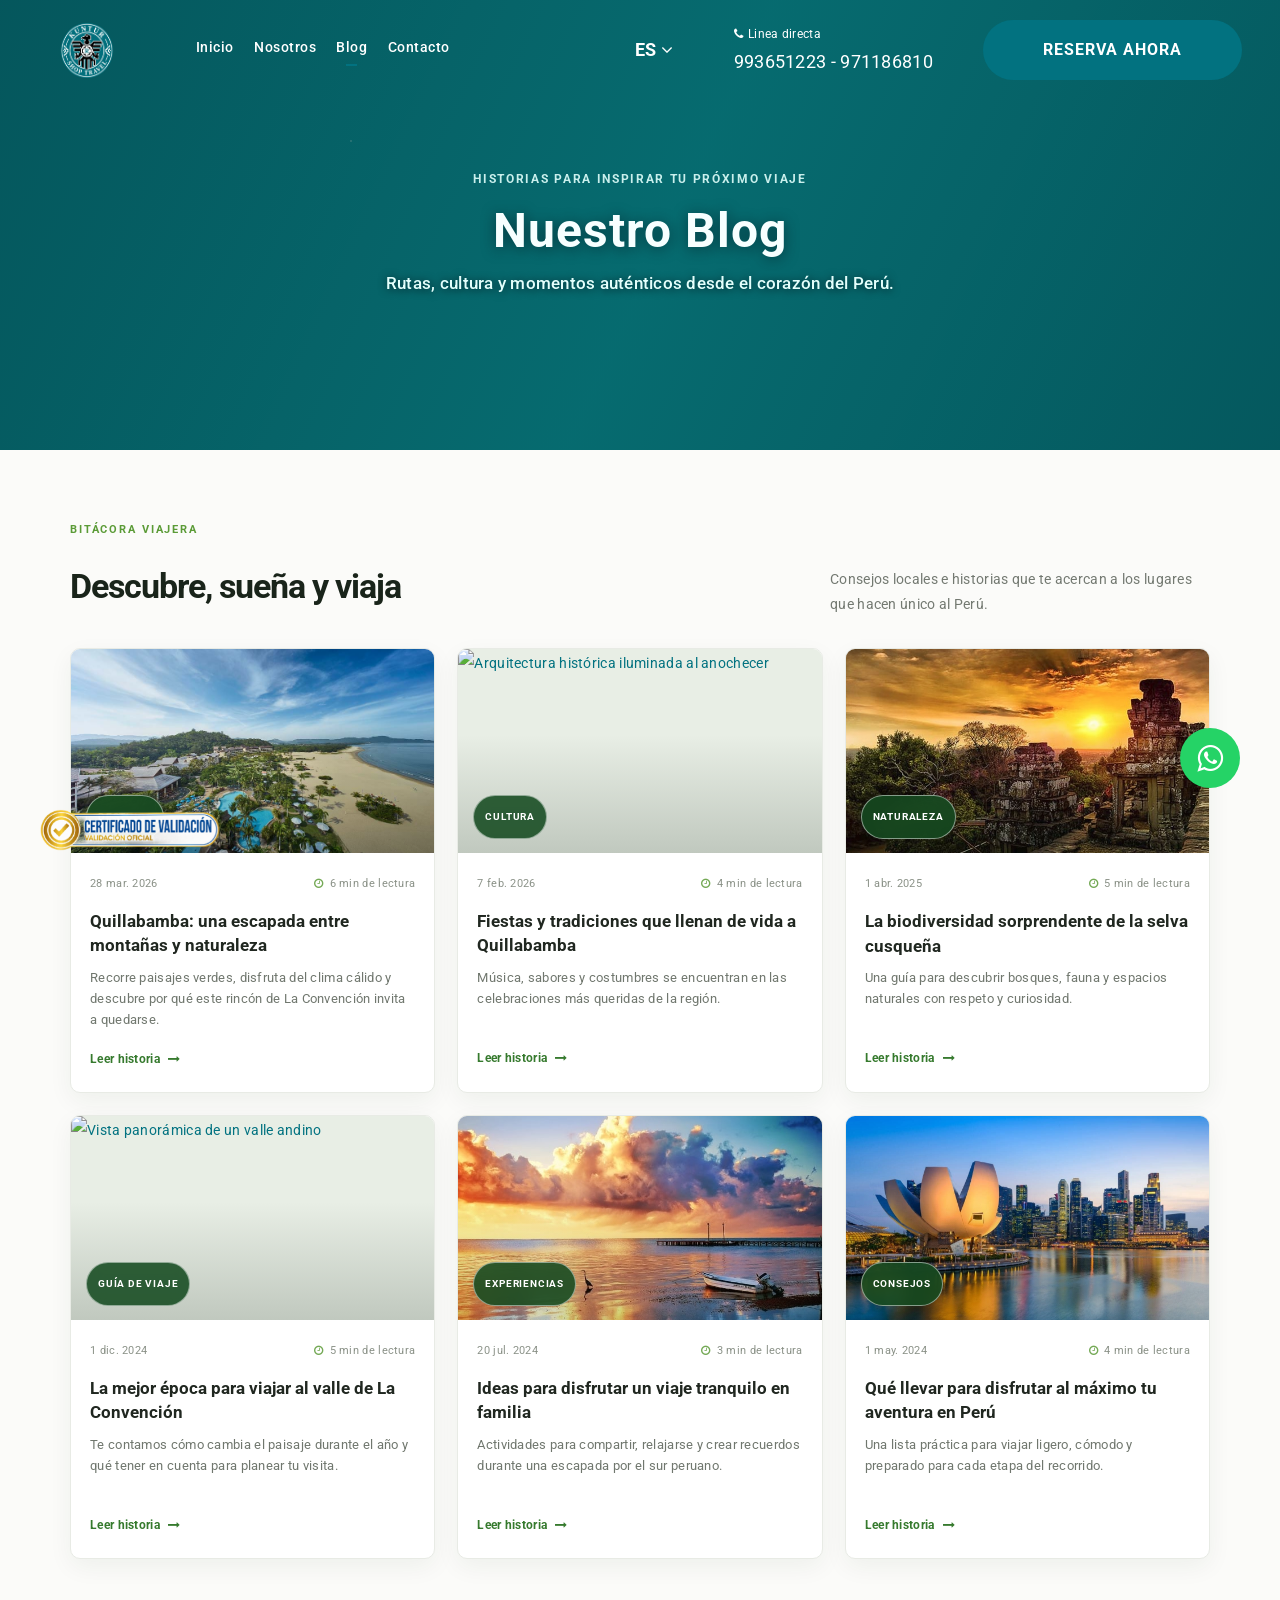
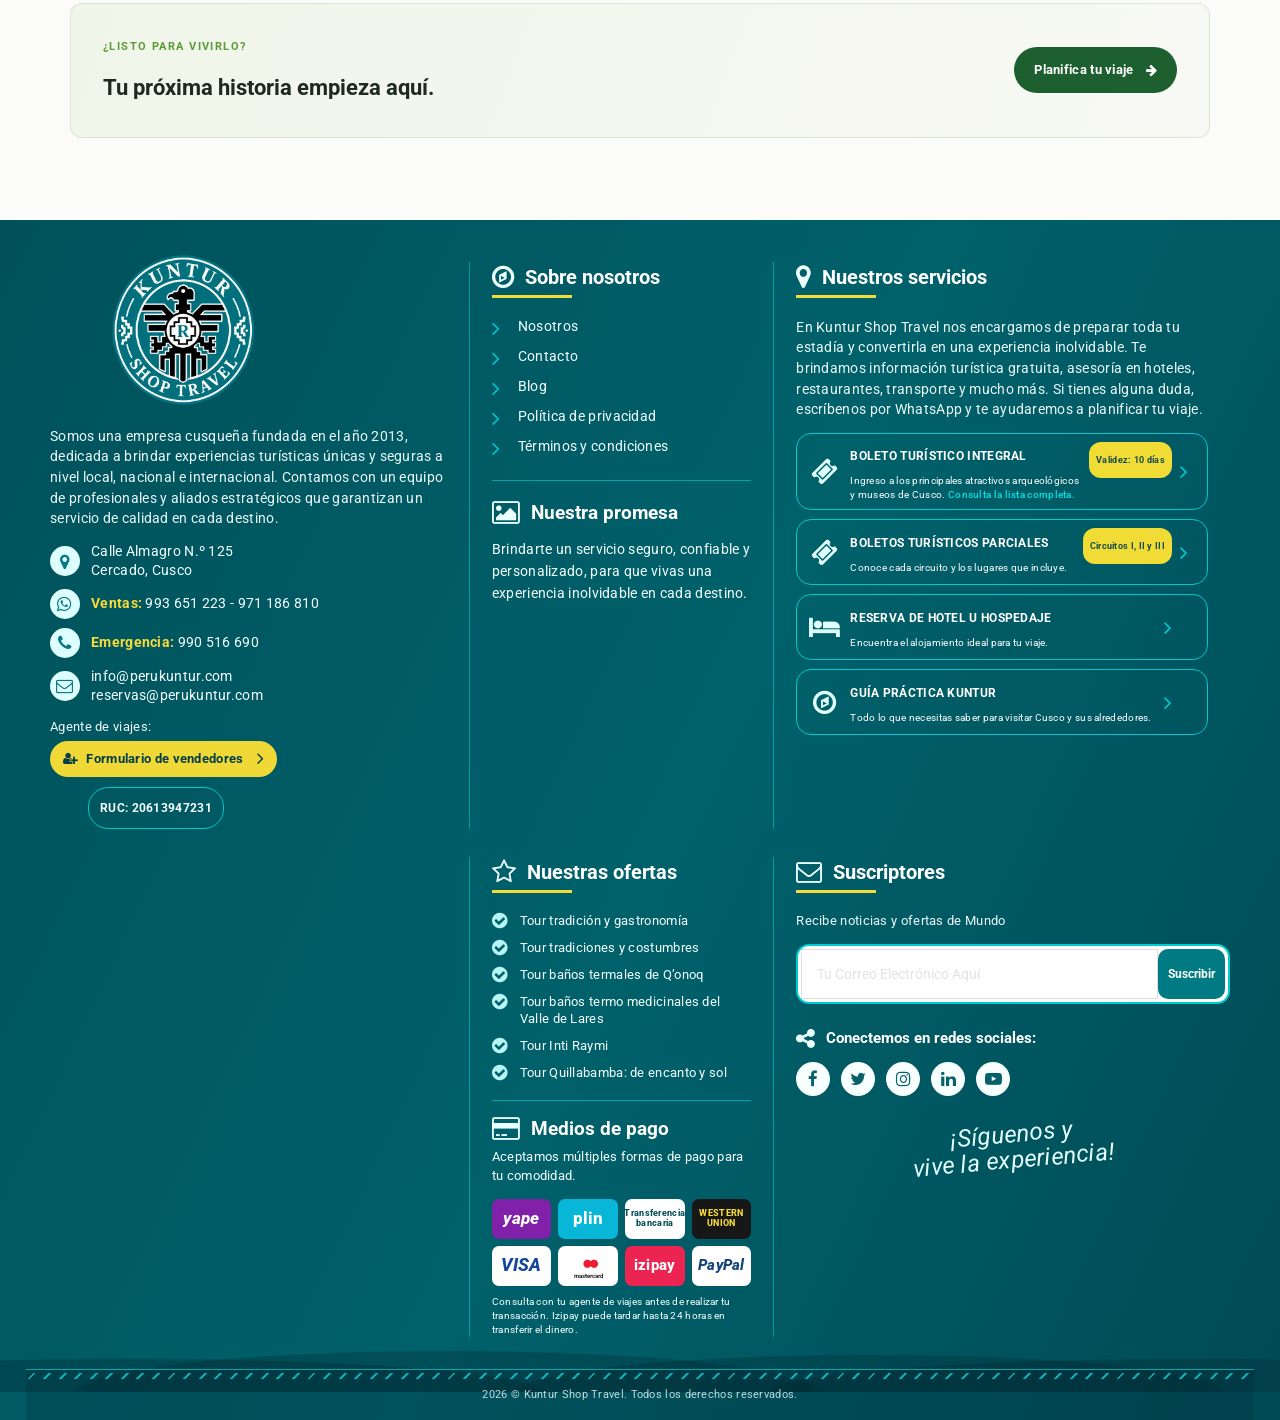
==== commit 14f17ab2: "feat: update footer and section festival" ====
--- a/blog.html
+++ b/blog.html
@@ -64,6 +64,7 @@
     />
     <link rel="stylesheet" type="text/css" href="assets/css/blog.css" />
     <link rel="stylesheet" type="text/css" href="assets/css/recourses.css" />
+    <link rel="stylesheet" type="text/css" href="assets/css/footer.css" />
   </head>
 
   <body>
@@ -93,11 +94,11 @@
             </div>
             <div class="header__hotline_book_wrap">
               <div class="header__lang notranslate" translate="no">
-                <a href="#"><span>ES</span><i class="fa fa-angle-down"></i></a>
+                <a href="#"><span class="notranslate" translate="no">ES</span><i class="fa fa-angle-down"></i></a>
                 <ul class="header__lang_box">
                   <li>
                     <a href="#" data-google-lang="es"
-                      ><img src="assets/img/flag/flag_pe.svg" alt="" /><span>ES</span></a
+                      ><img src="assets/img/flag/flag_pe.svg" alt="" /><span class="notranslate" translate="no">ES</span></a
                     >
                   </li>
                   <li>
@@ -306,53 +307,59 @@
         </section>
       </main>
 
-      <div class="footer">
-        <div class="container">
-          <div class="col-xs-6 col-sm-6 col-md-2 col-lg-2 col-xxs-12">
-            <h6 class="footer__title">About us</h6>
-            <div class="widget_list">
-              <li><a href="info_our.html">Nosotros</a></li>
-              <li><a href="blog.html">Blog</a></li>
-              <li><a href="contact.html">Contacto</a></li>
-            </div>
+      <footer class="kuntur-footer">
+        <div class="kuntur-footer__inner">
+          <div class="kuntur-footer__grid">
+            <section class="kuntur-footer__column kuntur-footer__brand">
+              <a class="kuntur-footer__logo" href="index.html" aria-label="Kuntur Shop Travel, inicio"><img src="assets/img/logo.png" alt="Kuntur Shop Travel" /></a>
+              <p class="kuntur-footer__intro">Somos una empresa cusqueña fundada en el año 2013, dedicada a brindar experiencias turísticas únicas y seguras a nivel local, nacional e internacional. Contamos con un equipo de profesionales y aliados estratégicos que garantizan un servicio de calidad en cada destino.</p>
+              <ul class="kuntur-footer__contact-list">
+                <li><i class="fa fa-map-marker" aria-hidden="true"></i><span>Calle Almagro N.º 125<br />Cercado, Cusco</span></li>
+                <li><i class="fa fa-whatsapp" aria-hidden="true"></i><span><strong>Ventas:</strong> <a href="https://wa.me/51993651223">993 651 223</a> - <a href="https://wa.me/51971186810">971 186 810</a></span></li>
+                <li><i class="fa fa-phone" aria-hidden="true"></i><span><strong>Emergencia:</strong> <a href="tel:+51990516690">990 516 690</a></span></li>
+                <li><i class="fa fa-envelope-o" aria-hidden="true"></i><span><a href="mailto:info@perukuntur.com">info@perukuntur.com</a><br /><a href="mailto:reservas@perukuntur.com">reservas@perukuntur.com</a></span></li>
+              </ul>
+              <p class="kuntur-footer__agent">Agente de viajes:</p>
+              <a class="kuntur-footer__seller" href="contact.html"><i class="fa fa-user-plus" aria-hidden="true"></i> Formulario de vendedores <i class="fa fa-angle-right" aria-hidden="true"></i></a>
+              <span class="kuntur-footer__ruc">RUC: 20613947231</span>
+            </section>
+            <section class="kuntur-footer__column">
+              <h2 class="kuntur-footer__heading"><i class="fa fa-compass" aria-hidden="true"></i> Sobre nosotros</h2>
+              <ul class="kuntur-footer__links">
+                <li><a href="info_our.html">Nosotros</a></li><li><a href="contact.html">Contacto</a></li><li><a href="blog.html">Blog</a></li><li><a href="#">Política de privacidad</a></li><li><a href="#">Términos y condiciones</a></li>
+              </ul>
+              <div class="kuntur-footer__promise"><h3><i class="fa fa-picture-o" aria-hidden="true"></i> Nuestra promesa</h3><p>Brindarte un servicio seguro, confiable y personalizado, para que vivas una experiencia inolvidable en cada destino.</p></div>
+            </section>
+            <section class="kuntur-footer__column kuntur-footer__services">
+              <h2 class="kuntur-footer__heading"><i class="fa fa-map-marker" aria-hidden="true"></i> Nuestros servicios</h2>
+              <p>En Kuntur Shop Travel nos encargamos de preparar toda tu estadía y convertirla en una experiencia inolvidable. Te brindamos información turística gratuita, asesoría en hoteles, restaurantes, transporte y mucho más. Si tienes alguna duda, escríbenos por WhatsApp y te ayudaremos a planificar tu viaje.</p>
+              <a class="kuntur-footer__service-card" href="destination.html"><i class="fa fa-ticket" aria-hidden="true"></i><span><strong>Boleto turístico integral</strong><small>Ingreso a los principales atractivos arqueológicos y museos de Cusco. <b>Consulta la lista completa.</b></small></span><em>Validez: 10 días</em><i class="fa fa-angle-right" aria-hidden="true"></i></a>
+              <a class="kuntur-footer__service-card" href="destination.html"><i class="fa fa-ticket" aria-hidden="true"></i><span><strong>Boletos turísticos parciales</strong><small>Conoce cada circuito y los lugares que incluye.</small></span><em>Circuitos I, II y III</em><i class="fa fa-angle-right" aria-hidden="true"></i></a>
+              <a class="kuntur-footer__service-card" href="contact.html"><i class="fa fa-bed" aria-hidden="true"></i><span><strong>Reserva de hotel u hospedaje</strong><small>Encuentra el alojamiento ideal para tu viaje.</small></span><i class="fa fa-angle-right" aria-hidden="true"></i></a>
+              <a class="kuntur-footer__service-card" href="blog.html"><i class="fa fa-compass" aria-hidden="true"></i><span><strong>Guía práctica Kuntur</strong><small>Todo lo que necesitas saber para visitar Cusco y sus alrededores.</small></span><i class="fa fa-angle-right" aria-hidden="true"></i></a>
+            </section>
+            <section class="kuntur-footer__column kuntur-footer__offers">
+              <h2 class="kuntur-footer__heading"><i class="fa fa-star-o" aria-hidden="true"></i> Nuestras ofertas</h2>
+              <ul class="kuntur-footer__offer-list">
+                <li><i class="fa fa-check-circle" aria-hidden="true"></i> Tour tradición y gastronomía</li><li><i class="fa fa-check-circle" aria-hidden="true"></i> Tour tradiciones y costumbres</li><li><i class="fa fa-check-circle" aria-hidden="true"></i> Tour baños termales de Q’onoq</li><li><i class="fa fa-check-circle" aria-hidden="true"></i> Tour baños termo medicinales del Valle de Lares</li><li><i class="fa fa-check-circle" aria-hidden="true"></i> Tour Inti Raymi</li><li><i class="fa fa-check-circle" aria-hidden="true"></i> Tour Quillabamba: de encanto y sol</li>
+              </ul>
+              <div class="kuntur-footer__payments">
+                <h3><i class="fa fa-credit-card" aria-hidden="true"></i> Medios de pago</h3><p>Aceptamos múltiples formas de pago para tu comodidad.</p>
+                <div class="kuntur-footer__payment-badges" aria-label="Medios de pago aceptados"><span class="kuntur-pay kuntur-pay--yape">yape</span><span class="kuntur-pay kuntur-pay--plin">plin</span><span class="kuntur-pay kuntur-pay--bank">Transferencia<br />bancaria</span><span class="kuntur-pay kuntur-pay--western">Western<br />Union</span><span class="kuntur-pay kuntur-pay--visa">VISA</span><span class="kuntur-pay kuntur-pay--mastercard">●●<small>mastercard</small></span><span class="kuntur-pay kuntur-pay--izipay">izipay</span><span class="kuntur-pay kuntur-pay--paypal">PayPal</span></div>
+                <small class="kuntur-footer__payment-note">Consulta con tu agente de viajes antes de realizar tu transacción. Izipay puede tardar hasta 24 horas en transferir el dinero.</small>
+              </div>
+            </section>
+            <section class="kuntur-footer__column kuntur-footer__subscribe">
+              <h2 class="kuntur-footer__heading"><i class="fa fa-envelope-o" aria-hidden="true"></i> Suscriptores</h2><p>Recibe noticias y ofertas de Mundo</p>
+              <form class="kuntur-footer__subscribe-form" action="#" method="get"><label class="sr-only" for="footer-email">Tu correo electrónico</label><input id="footer-email" type="email" name="email" placeholder="Tu correo electrónico aquí" /><button type="submit">Suscribir</button></form>
+              <div class="kuntur-footer__social"><h3><i class="fa fa-share-alt" aria-hidden="true"></i> Conectemos en redes sociales:</h3><div class="kuntur-footer__social-links"><a href="#" aria-label="Facebook"><i class="fa fa-facebook"></i></a><a href="#" aria-label="Twitter"><i class="fa fa-twitter"></i></a><a href="#" aria-label="Instagram"><i class="fa fa-instagram"></i></a><a href="#" aria-label="LinkedIn"><i class="fa fa-linkedin"></i></a><a href="#" aria-label="YouTube"><i class="fa fa-youtube-play"></i></a></div></div>
+              <p class="kuntur-footer__tagline">¡Síguenos y<br />vive la experiencia!</p>
+            </section>
           </div>
-          <div class="col-xs-6 col-sm-6 col-md-2 col-lg-2 col-xxs-12">
-            <h6 class="footer__title">Destinations</h6>
-            <div class="widget_list">
-              <li><a href="destination.html">Destinos</a></li>
-              <li><a href="destination.html">Tours</a></li>
-              <li><a href="contact.html">Planifica tu viaje</a></li>
-            </div>
-          </div>
-          <div class="col-md-4 col-lg-4">
-            <h6 class="footer__title">Travel style</h6>
-            <div class="widget_list column-2">
-              <li><a href="blog.html">Cultura local</a></li>
-              <li><a href="blog.html">Naturaleza</a></li>
-              <li><a href="blog.html">Consejos de viaje</a></li>
-              <li><a href="blog.html">Experiencias</a></li>
-            </div>
-          </div>
-          <div class="col-md-4 col-lg-4">
-            <h6 class="footer__title">Contáctanos</h6>
-            <p style="opacity: 0.7">Te ayudamos a planificar tu próxima aventura.</p>
-            <div class="footer__social">
-              <span style="font-size: 18px; font-weight: bold">Síguenos:</span>
-              <a class="social-icon" href="#" aria-label="Facebook"><i class="fa fa-facebook"></i></a>
-              <a class="social-icon" href="#" aria-label="Twitter"><i class="fa fa-twitter"></i></a>
-              <a class="social-icon" href="#" aria-label="LinkedIn"><i class="fa fa-linkedin"></i></a>
-            </div>
-          </div>
+          <div class="kuntur-footer__copyright">2026 &copy; Kuntur Shop Travel. Todos los derechos reservados.</div>
         </div>
-      </div>
-
-      <div class="footer__wrapper">
-        <div class="container">
-          <p class="footer__copy">
-            2026 &copy; Copyright <a href="index.html">Kuntur Travel</a>.
-          </p>
-        </div>
-      </div>
+      </footer>
+
     </div>
 
     <a
--- a/assets/css/recourses.css
+++ b/assets/css/recourses.css
@@ -524,39 +524,3 @@
   margin-top: 26px;
 }
 
-.partial-circuits__footer a {
-  display: inline-flex;
-  min-width: 198px;
-  height: 48px;
-  align-items: center;
-  justify-content: center;
-  padding: 0 24px;
-  border-radius: 26px;
-  background: #07899a;
-  color: #fff;
-  font-size: 13px;
-  font-weight: 700;
-  text-decoration: none;
-  transition: background-color 0.2s ease;
-}
-
-.partial-circuits__footer a:hover,
-.partial-circuits__footer a:focus-visible {
-  background: #056d7b;
-  color: #fff;
-}
-
-@media (max-width: 767px) {
-  .partial-circuits {
-    padding: 36px 0 42px;
-  }
-
-  .partial-circuits__grid {
-    grid-template-columns: minmax(0, 1fr);
-    gap: 18px;
-  }
-
-  .partial-circuit-card {
-    height: 440px;
-  }
-}
--- a/assets/css/footer.css
+++ b/assets/css/footer.css
@@ -0,0 +1,351 @@
+/* Home-page footer inspired by the supplied Kuntur reference. */
+.kuntur-footer {
+  position: relative;
+  isolation: isolate;
+  overflow: hidden;
+  padding: 42px 0 0;
+  background: linear-gradient(115deg, #00515a 0%, #00616b 52%, #004b55 100%);
+  color: #f3ffff;
+  font-family: "Roboto", sans-serif;
+}
+
+.kuntur-footer::before {
+  position: absolute;
+  z-index: -1;
+  right: 0;
+  bottom: 28px;
+  left: 0;
+  height: 92px;
+  background:
+    radial-gradient(ellipse at 10% 100%, rgba(0, 39, 48, 0.35) 0 25%, transparent 26%),
+    radial-gradient(ellipse at 35% 100%, rgba(0, 39, 48, 0.32) 0 31%, transparent 32%),
+    radial-gradient(ellipse at 68% 100%, rgba(0, 39, 48, 0.32) 0 28%, transparent 29%),
+    radial-gradient(ellipse at 94% 100%, rgba(0, 39, 48, 0.34) 0 25%, transparent 26%);
+  content: "";
+  pointer-events: none;
+}
+
+.kuntur-footer__inner {
+  width: min(100% - 48px, 1600px);
+  margin: 0 auto;
+}
+
+.kuntur-footer__grid {
+  display: grid;
+  grid-template-columns: minmax(270px, 1.38fr) minmax(175px, 0.76fr) minmax(330px, 1.18fr) minmax(300px, 1.08fr) minmax(255px, 0.95fr);
+  gap: 0;
+  align-items: stretch;
+  padding-bottom: 32px;
+}
+
+.kuntur-footer__column {
+  min-width: 0;
+  padding: 0 22px;
+  border-left: 1px solid rgba(0, 214, 220, 0.52);
+}
+
+.kuntur-footer__column:first-child { padding-left: 0; border-left: 0; }
+.kuntur-footer__column:last-child { padding-right: 0; }
+.kuntur-footer__logo { display: inline-block; margin: -7px 0 12px; }
+
+.kuntur-footer__logo img {
+  display: block;
+  width: min(100%, 330px);
+  max-height: 150px;
+  object-fit: contain;
+  object-position: left center;
+}
+
+.kuntur-footer__intro,
+.kuntur-footer__column > p {
+  margin: 0 0 13px;
+  color: rgba(245, 255, 255, 0.96);
+  font-size: 14px;
+  line-height: 1.48;
+}
+
+.kuntur-footer__contact-list,
+.kuntur-footer__links,
+.kuntur-footer__offer-list { margin: 0; padding: 0; list-style: none; }
+.kuntur-footer__contact-list { display: grid; gap: 9px; }
+
+.kuntur-footer__contact-list li {
+  display: grid;
+  grid-template-columns: 31px minmax(0, 1fr);
+  gap: 10px;
+  align-items: center;
+  font-size: 14px;
+  line-height: 1.35;
+}
+
+.kuntur-footer__contact-list li > i {
+  display: grid;
+  width: 30px;
+  height: 30px;
+  place-items: center;
+  border-radius: 50%;
+  background: #ddffff;
+  color: #087884;
+  font-size: 17px;
+}
+
+.kuntur-footer__contact-list a { color: inherit; text-decoration: none; }
+.kuntur-footer__contact-list strong { color: #f6db3a; }
+.kuntur-footer__agent { margin: 12px 0 5px !important; font-size: 13px !important; }
+
+.kuntur-footer__seller {
+  display: flex;
+  width: fit-content;
+  max-width: 100%;
+  min-height: 36px;
+  align-items: center;
+  gap: 8px;
+  padding: 0 13px;
+  border-radius: 24px;
+  background: #f0d936;
+  color: #063f47;
+  font-size: 13px;
+  font-weight: 700;
+  text-decoration: none;
+}
+
+.kuntur-footer__seller .fa-angle-right { margin-left: 5px; font-size: 19px; }
+
+.kuntur-footer__ruc {
+  display: block;
+  width: fit-content;
+  margin: 10px 0 0 38px;
+  padding: 6px 11px;
+  border: 1px solid #00c7cb;
+  border-radius: 20px;
+  font-size: 12px;
+  font-weight: 700;
+}
+
+.kuntur-footer__heading,
+.kuntur-footer__promise h3,
+.kuntur-footer__payments h3,
+.kuntur-footer__social h3 {
+  display: flex;
+  align-items: center;
+  gap: 11px;
+  margin: 2px 0 16px;
+  color: #fff;
+  font-size: 20px;
+  font-weight: 700;
+  line-height: 1.2;
+}
+
+.kuntur-footer__heading::after {
+  position: absolute;
+  width: 80px;
+  height: 3px;
+  margin-top: 39px;
+  background: #f2dc38;
+  content: "";
+}
+
+.kuntur-footer__heading > i,
+.kuntur-footer__promise h3 > i,
+.kuntur-footer__payments h3 > i,
+.kuntur-footer__social h3 > i { color: #ebffff; font-size: 26px; }
+
+.kuntur-footer__links {
+  display: grid;
+  gap: 12px;
+  margin-top: 27px;
+  padding-bottom: 25px;
+  border-bottom: 1px solid rgba(0, 215, 220, 0.58);
+}
+
+.kuntur-footer__links li { position: relative; padding-left: 26px; font-size: 14px; line-height: 1.3; }
+.kuntur-footer__links li::before { position: absolute; left: 0; color: #00c3cc; content: "\f105"; font: normal normal normal 22px/1 FontAwesome; }
+.kuntur-footer__links a { color: inherit; text-decoration: none; }
+.kuntur-footer__links a:hover,
+.kuntur-footer__contact-list a:hover { color: #f3df3b; }
+.kuntur-footer__promise { padding-top: 17px; }
+.kuntur-footer__promise h3 { margin-bottom: 13px; font-size: 19px; }
+.kuntur-footer__promise p { margin: 0; font-size: 14px; line-height: 1.55; }
+.kuntur-footer__services > p { margin-top: 27px; }
+
+.kuntur-footer__service-card {
+  position: relative;
+  display: grid;
+  min-height: 66px;
+  grid-template-columns: 36px minmax(0, 1fr) auto 18px;
+  gap: 8px;
+  align-items: center;
+  margin-top: 9px;
+  padding: 8px 9px;
+  border: 1px solid #00c8ce;
+  border-radius: 15px;
+  color: #fff;
+  text-decoration: none;
+  transition: background-color 0.2s ease, transform 0.2s ease;
+}
+
+.kuntur-footer__service-card:hover,
+.kuntur-footer__service-card:focus-visible { transform: translateY(-2px); background: rgba(0, 193, 201, 0.13); color: #fff; }
+.kuntur-footer__service-card > .fa:first-child { color: #dfffff; font-size: 27px; text-align: center; }
+.kuntur-footer__service-card span { display: grid; gap: 4px; }
+.kuntur-footer__service-card strong { font-size: 12px; text-transform: uppercase; }
+.kuntur-footer__service-card small { font-size: 10px; line-height: 1.35; }
+.kuntur-footer__service-card small b { color: #00e0df; font-weight: 500; }
+
+.kuntur-footer__service-card em {
+  align-self: start;
+  padding: 4px 7px;
+  border-radius: 12px;
+  background: #f0dc34;
+  color: #164b4e;
+  font-size: 9px;
+  font-style: normal;
+  font-weight: 700;
+  white-space: nowrap;
+}
+
+.kuntur-footer__service-card > .fa-angle-right { color: #00ced3; font-size: 21px; }
+
+.kuntur-footer__offer-list {
+  display: grid;
+  gap: 9px;
+  margin-top: 27px;
+  padding-bottom: 18px;
+  border-bottom: 1px solid rgba(0, 215, 220, 0.58);
+}
+
+.kuntur-footer__offer-list li { display: grid; grid-template-columns: 20px minmax(0, 1fr); gap: 8px; align-items: start; font-size: 13px; line-height: 1.35; }
+.kuntur-footer__offer-list i { color: #b5f6f4; font-size: 18px; }
+.kuntur-footer__payments { padding-top: 13px; }
+.kuntur-footer__payments h3 { margin-bottom: 6px; font-size: 19px; }
+.kuntur-footer__payments p,
+.kuntur-footer__subscribe > p { margin: 0 0 13px; font-size: 13px; line-height: 1.45; }
+
+.kuntur-footer__payment-badges {
+  display: grid;
+  grid-template-columns: repeat(4, minmax(0, 1fr));
+  gap: 7px;
+  margin-bottom: 9px;
+}
+
+.kuntur-pay {
+  display: flex;
+  min-height: 40px;
+  align-items: center;
+  justify-content: center;
+  flex-direction: column;
+  padding: 4px;
+  border-radius: 7px;
+  background: #fff;
+  color: #064f5b;
+  font-size: 12px;
+  font-weight: 800;
+  line-height: 1.05;
+  text-align: center;
+}
+
+.kuntur-pay--yape { background: #8121aa; color: #fff; font-size: 17px; font-style: italic; }
+.kuntur-pay--plin { background: #08b7d8; color: #fff; font-size: 17px; }
+.kuntur-pay--bank { font-size: 9px; }
+.kuntur-pay--western { background: #171717; color: #f6dc33; font-size: 9px; text-transform: uppercase; }
+.kuntur-pay--visa { color: #12459c; font-size: 18px; font-style: italic; }
+.kuntur-pay--mastercard { color: #ec1d30; font-size: 19px; letter-spacing: -5px; }
+.kuntur-pay--mastercard small { color: #333; font-size: 6px; letter-spacing: 0; }
+.kuntur-pay--izipay { background: #ec2452; color: #fff; font-size: 15px; }
+.kuntur-pay--paypal { color: #124479; font-size: 15px; font-style: italic; }
+.kuntur-footer__payment-note { display: block; font-size: 10px; line-height: 1.4; }
+.kuntur-footer__subscribe > p { margin-top: 27px; }
+
+.kuntur-footer__subscribe-form {
+  display: flex;
+  min-height: 45px;
+  margin-bottom: 23px;
+  padding: 3px;
+  border: 2px solid #00cbd0;
+  border-radius: 13px;
+  background: #fff;
+}
+
+.kuntur-footer__subscribe-form input { width: 100%; min-width: 0; padding: 0 10px; border: 0; outline: 0; background: transparent; color: #164b53; font: inherit; font-size: 12px; }
+.kuntur-footer__subscribe-form input::placeholder { color: #9db6bb; }
+
+.kuntur-footer__subscribe-form button {
+  flex: 0 0 auto;
+  padding: 0 10px;
+  border: 0;
+  border-radius: 10px;
+  background: #007b84;
+  color: #fff;
+  cursor: pointer;
+  font: inherit;
+  font-size: 12px;
+  font-weight: 700;
+}
+
+.kuntur-footer__social h3 { margin-bottom: 13px; font-size: 15px; }
+.kuntur-footer__social h3 > i { font-size: 22px; }
+.kuntur-footer__social-links { display: flex; flex-wrap: wrap; gap: 11px; }
+
+.kuntur-footer__social-links a {
+  display: grid;
+  width: 34px;
+  height: 34px;
+  place-items: center;
+  border-radius: 50%;
+  background: #f7ffff;
+  color: #08606a;
+  font-size: 17px;
+  text-decoration: none;
+  transition: transform 0.2s ease, background-color 0.2s ease;
+}
+
+.kuntur-footer__social-links a:hover { transform: translateY(-2px); background: #f1dc37; }
+.kuntur-footer__tagline { margin: 25px 0 0 !important; color: #e3ffff !important; font-size: 24px !important; font-style: italic; line-height: 1.1 !important; text-align: center; transform: rotate(-5deg); }
+
+.kuntur-footer__copyright {
+  position: relative;
+  margin: 0 -24px;
+  padding: 11px 24px;
+  border-top: 1px solid rgba(0, 212, 220, 0.7);
+  background-color: rgba(0, 42, 50, 0.26);
+  color: rgba(236, 255, 255, 0.8);
+  font-size: 11px;
+  text-align: center;
+}
+
+.kuntur-footer__copyright::before { position: absolute; top: 3px; right: 0; left: 0; height: 6px; background: repeating-linear-gradient(135deg, transparent 0 5px, rgba(0, 218, 222, 0.75) 5px 7px, transparent 7px 11px); content: ""; }
+
+.kuntur-footer .sr-only {
+  position: absolute;
+  overflow: hidden;
+  width: 1px;
+  height: 1px;
+  padding: 0;
+  clip: rect(0, 0, 0, 0);
+  white-space: nowrap;
+  clip-path: inset(50%);
+}
+
+@media (max-width: 1399px) {
+  .kuntur-footer__inner { width: min(100% - 36px, 1180px); }
+  .kuntur-footer__grid { grid-template-columns: minmax(250px, 1.1fr) minmax(170px, 0.8fr) minmax(300px, 1.2fr); row-gap: 28px; }
+  .kuntur-footer__column:nth-child(4) { grid-column: 2; border-left: 1px solid rgba(0, 214, 220, 0.52); }
+  .kuntur-footer__column:nth-child(5) { grid-column: 3; }
+}
+
+@media (max-width: 767px) {
+  .kuntur-footer { padding-top: 32px; }
+  .kuntur-footer__inner { width: min(100% - 32px, 560px); }
+  .kuntur-footer__grid { grid-template-columns: minmax(0, 1fr); gap: 26px; }
+  .kuntur-footer__column,
+  .kuntur-footer__column:first-child,
+  .kuntur-footer__column:last-child,
+  .kuntur-footer__column:nth-child(4) { grid-column: auto; padding: 0; border: 0; }
+  .kuntur-footer__column + .kuntur-footer__column { padding-top: 23px; border-top: 1px solid rgba(0, 214, 220, 0.52); }
+  .kuntur-footer__logo img { max-height: 125px; }
+  .kuntur-footer__heading { font-size: 19px; }
+  .kuntur-footer__services > p,
+  .kuntur-footer__subscribe > p { margin-top: 26px; }
+  .kuntur-footer__service-card { grid-template-columns: 32px minmax(0, 1fr) auto 16px; }
+  .kuntur-footer__copyright { margin: 0 -16px; }
+}
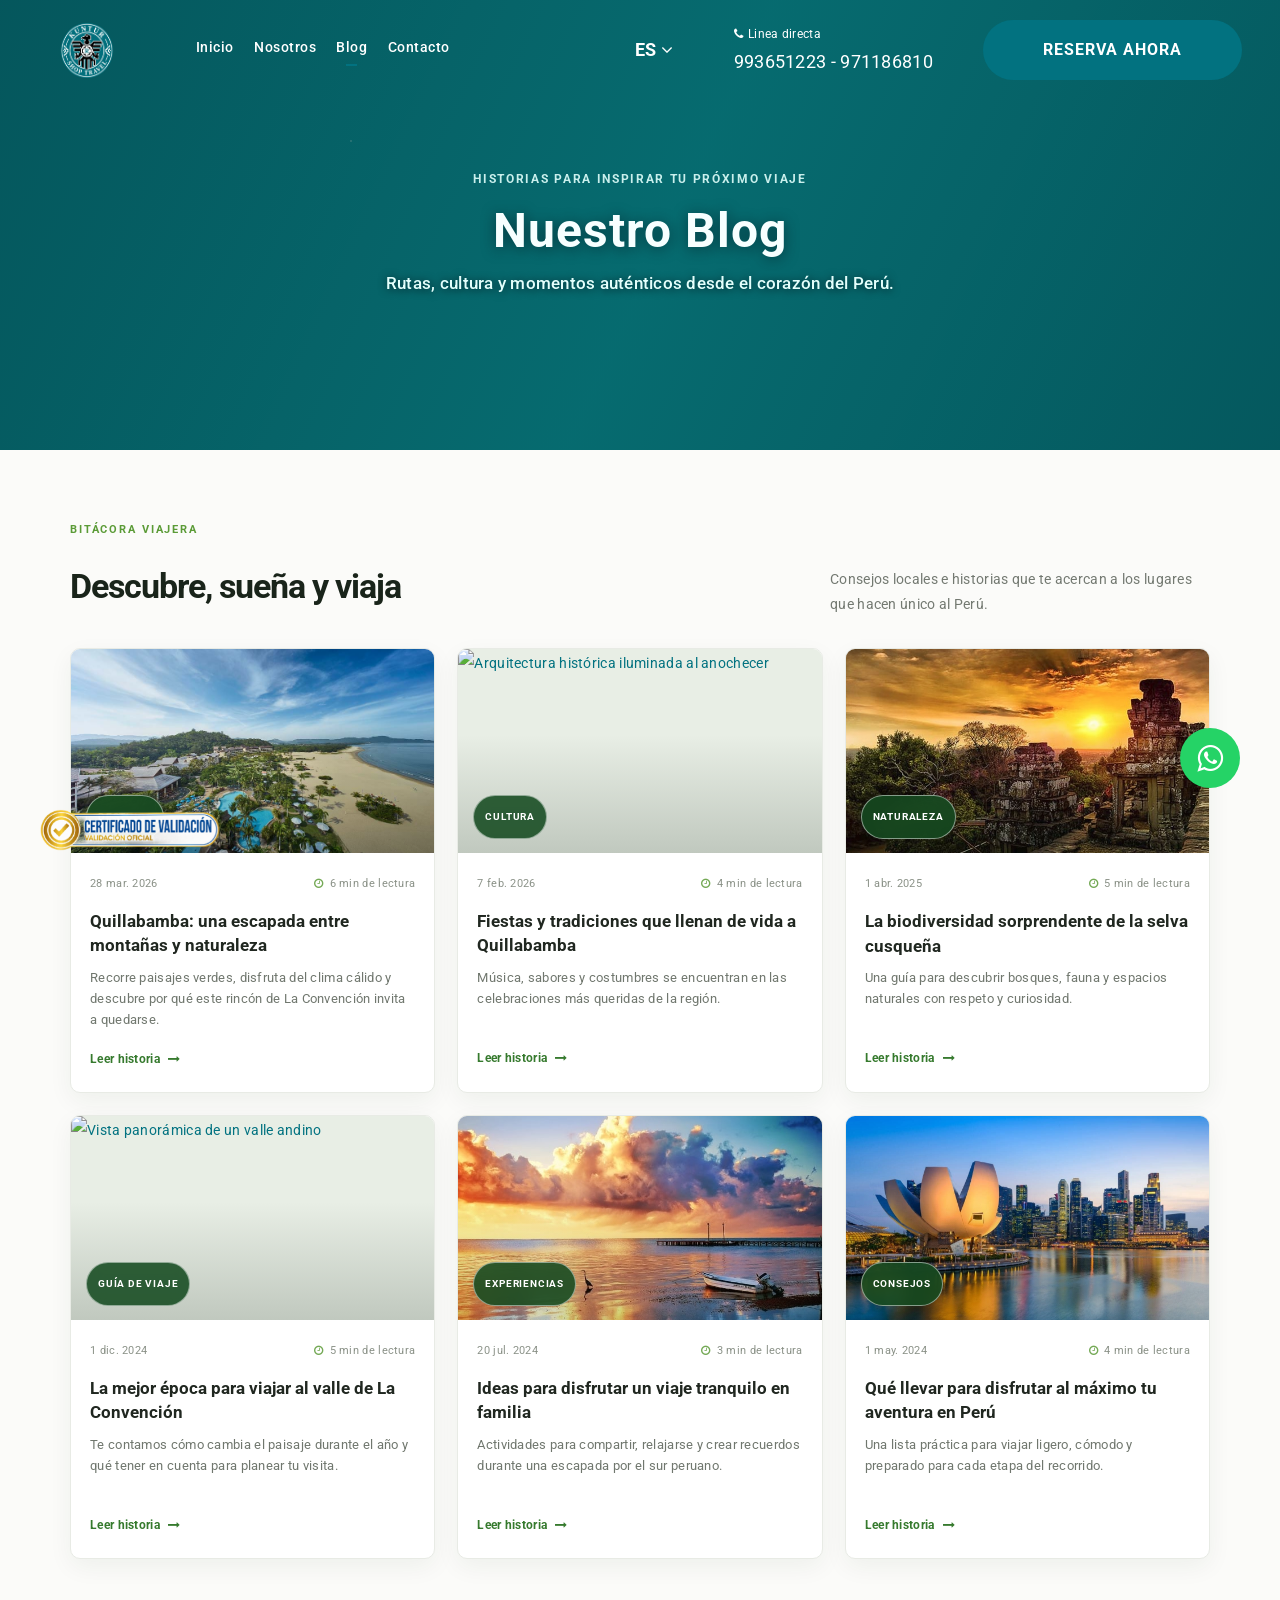
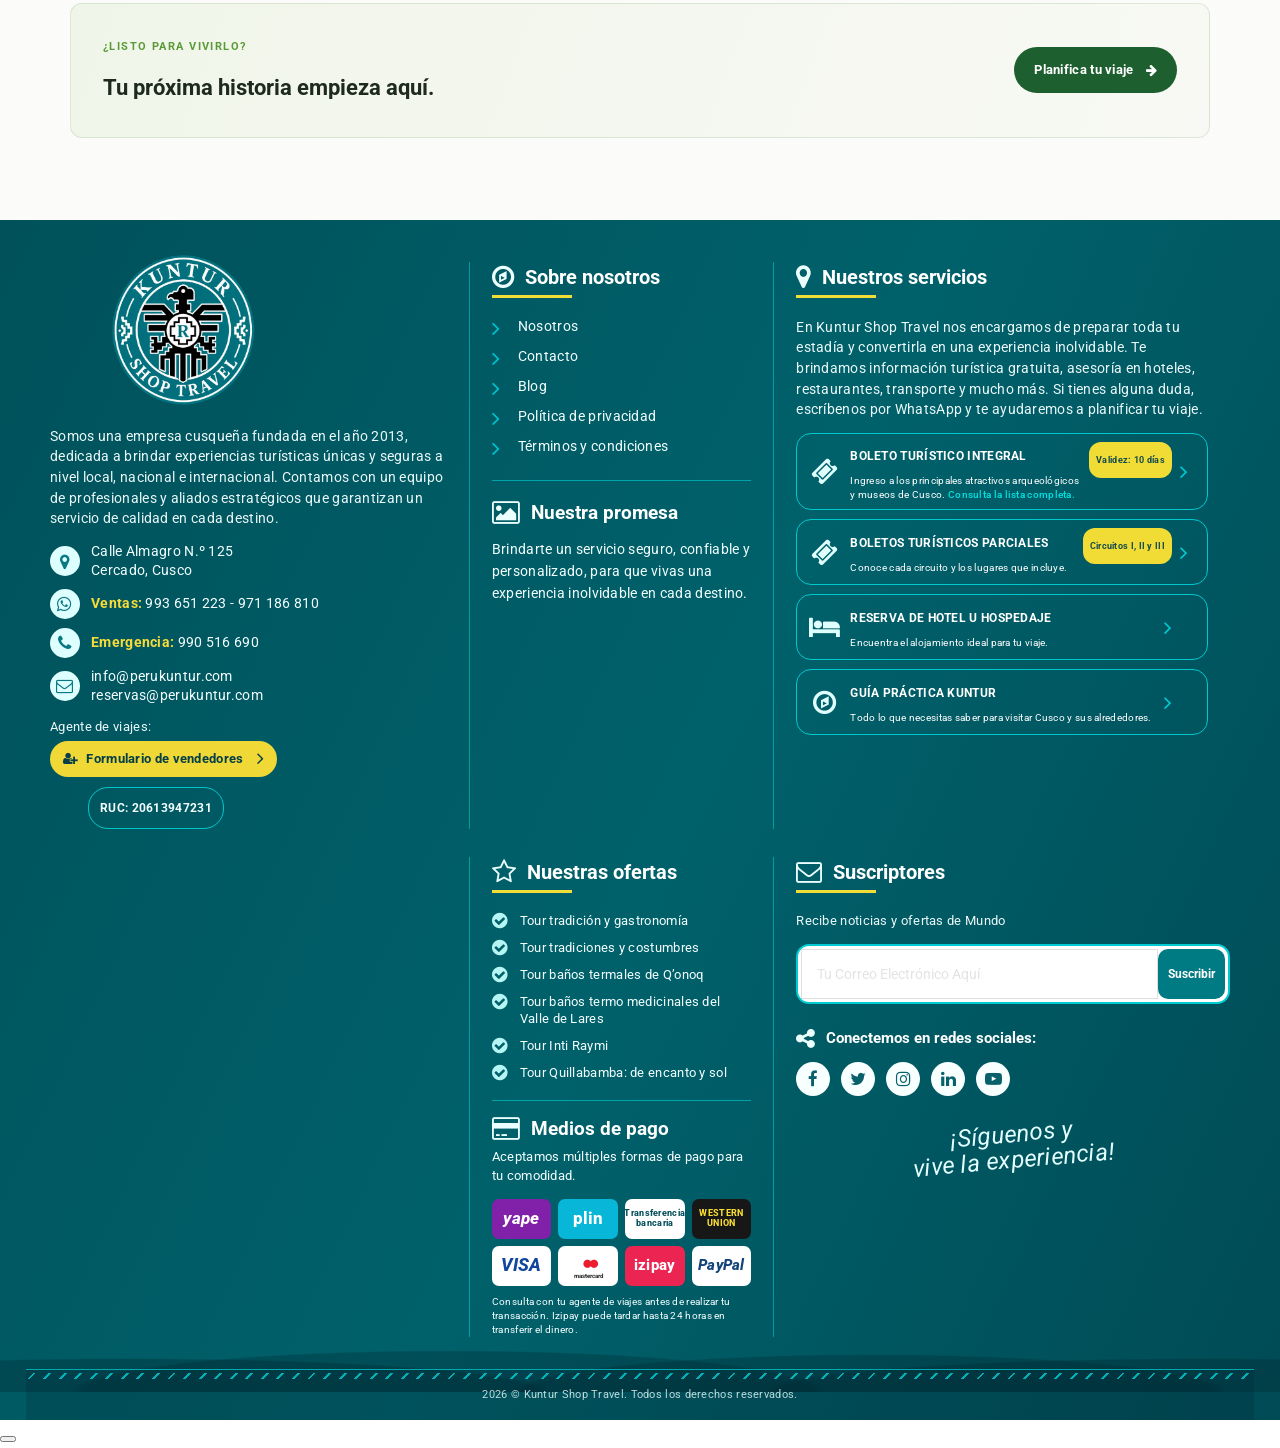
==== commit f646e13d: "feat: update menu and fix responsive" ====
--- a/blog.html
+++ b/blog.html
@@ -86,9 +86,9 @@
                     <li class="current-menu-item"><a href="blog.html">Blog</a></li>
                     <li><a href="contact.html">Contacto</a></li>
                   </ul>
-                  <div class="navbar-toggle">
+                  <button class="navbar-toggle" type="button" aria-label="Abrir menú" aria-expanded="false">
                     <span></span><span></span><span></span>
-                  </div>
+                  </button>
                 </nav>
               </div>
             </div>
--- a/assets/css/main.css
+++ b/assets/css/main.css
@@ -3140,21 +3140,6 @@
   color: #fff;
 }
 
-.onepage-menu.active ~ .navbar-toggle span:nth-child(1) {
-  top: 10px;
-  transform: rotate(-45deg);
-}
-
-.onepage-menu.active ~ .navbar-toggle span:nth-child(2) {
-  opacity: 0;
-  left: -40px;
-}
-
-.onepage-menu.active ~ .navbar-toggle span:nth-child(3) {
-  top: 10px;
-  transform: rotate(45deg);
-}
-
 @media (min-width: 1201px) {
   .onepage-menu li a:after {
     content: "";
@@ -3218,6 +3203,143 @@
 
 .navbar-toggle span:nth-child(3) {
   top: 20px;
+}
+
+@media (max-width: 1200px) {
+  .mobile-menu-backdrop {
+    position: fixed;
+    z-index: 998;
+    inset: 0;
+    display: block;
+    width: 100%;
+    height: 100%;
+    padding: 0;
+    border: 0;
+    background: rgba(5, 19, 25, 0.62);
+    opacity: 0;
+    pointer-events: none;
+    transition: opacity 0.3s ease;
+  }
+
+  .mobile-menu-backdrop.is-visible {
+    opacity: 1;
+    pointer-events: auto;
+  }
+
+  .onepage-nav .onepage-menu {
+    box-sizing: border-box;
+    z-index: 100000;
+    right: auto;
+    bottom: 0;
+    width: min(340px, 88vw);
+    height: 100vh;
+    height: 100dvh;
+    padding: 92px 22px 28px;
+    border-radius: 0 22px 22px 0;
+    background: linear-gradient(160deg, #102d36 0%, #07191f 100%);
+    box-shadow: 18px 0 55px rgba(0, 0, 0, 0.28);
+    transform: translateX(-105%);
+    transition: transform 0.38s cubic-bezier(0.22, 1, 0.36, 1);
+  }
+
+  .onepage-nav .onepage-menu.active {
+    transform: translateX(0);
+  }
+
+  .onepage-nav .onepage-menu li {
+    margin: 5px 0;
+  }
+
+  .onepage-nav .onepage-menu a {
+    padding: 16px 14px;
+    border: 0;
+    border-radius: 12px;
+    color: rgba(255, 255, 255, 0.78);
+    font-size: 17px;
+    font-weight: 500;
+    letter-spacing: 0.2px;
+    transition: color 0.2s ease, background-color 0.2s ease;
+  }
+
+  .onepage-nav .onepage-menu a:hover,
+  .onepage-nav .onepage-menu .current-menu-item > a {
+    color: #fff;
+    background: rgba(0, 161, 174, 0.2);
+  }
+
+  .onepage-nav .onepage-menu .current-menu-item > a::before {
+    display: inline-block;
+    width: 7px;
+    height: 7px;
+    margin: 0 10px 2px 0;
+    border-radius: 50%;
+    background: #11c5c3;
+    content: "";
+  }
+
+  .navbar-toggle {
+    position: fixed;
+    z-index: 100001;
+    top: 16px;
+    right: 16px;
+    display: block;
+    box-sizing: border-box;
+    width: 52px;
+    height: 52px;
+    padding: 0;
+    border: 1px solid rgba(255, 255, 255, 0.22);
+    border-radius: 14px;
+    background: rgba(7, 31, 39, 0.88);
+    box-shadow: 0 6px 18px rgba(0, 0, 0, 0.2);
+    appearance: none;
+    transform: none;
+    pointer-events: auto;
+    touch-action: manipulation;
+    cursor: pointer;
+  }
+
+  .navbar-toggle span {
+    left: 13px;
+    width: 24px;
+    background: #fff;
+    pointer-events: none;
+  }
+
+  .navbar-toggle span:nth-child(1) {
+    top: 15px;
+  }
+
+  .navbar-toggle span:nth-child(2) {
+    top: 24px;
+  }
+
+  .navbar-toggle span:nth-child(3) {
+    top: 33px;
+  }
+
+  .navbar-toggle.active span:nth-child(1) {
+    top: 24px;
+    transform: rotate(45deg);
+  }
+
+  .navbar-toggle.active span:nth-child(2) {
+    left: -30px;
+    opacity: 0;
+  }
+
+  .navbar-toggle.active span:nth-child(3) {
+    top: 24px;
+    transform: rotate(-45deg);
+  }
+
+  .navbar-toggle:focus-visible {
+    outline: 3px solid #11c5c3;
+    outline-offset: 3px;
+  }
+
+  body.mobile-menu-open {
+    overflow: hidden;
+  }
 }
 
 @media (min-width: 1201px) {
--- a/assets/css/recourses.css
+++ b/assets/css/recourses.css
@@ -332,6 +332,10 @@
 }
 
 @media (max-width: 767px) {
+  .hero__thumbails {
+    display: none;
+  }
+
   .hero__main_slider .hero__box_info--btc {
     top: 24%;
   }
@@ -524,3 +528,36 @@
   margin-top: 26px;
 }
 
+@media (max-width: 767px) {
+  .partial-circuits {
+    padding: 34px 0 40px;
+  }
+
+  .partial-circuits__heading {
+    margin-bottom: 20px;
+  }
+
+  .partial-circuits__heading h2 {
+    font-size: 24px;
+  }
+
+  .partial-circuits__grid {
+    grid-template-columns: minmax(0, 1fr);
+    gap: 18px;
+  }
+
+  .partial-circuit-card {
+    height: 420px;
+  }
+
+  .partial-circuit-card__content {
+    right: 20px;
+    bottom: 20px;
+    left: 20px;
+  }
+
+  .partial-circuit-card__places {
+    min-height: 0;
+  }
+}
+
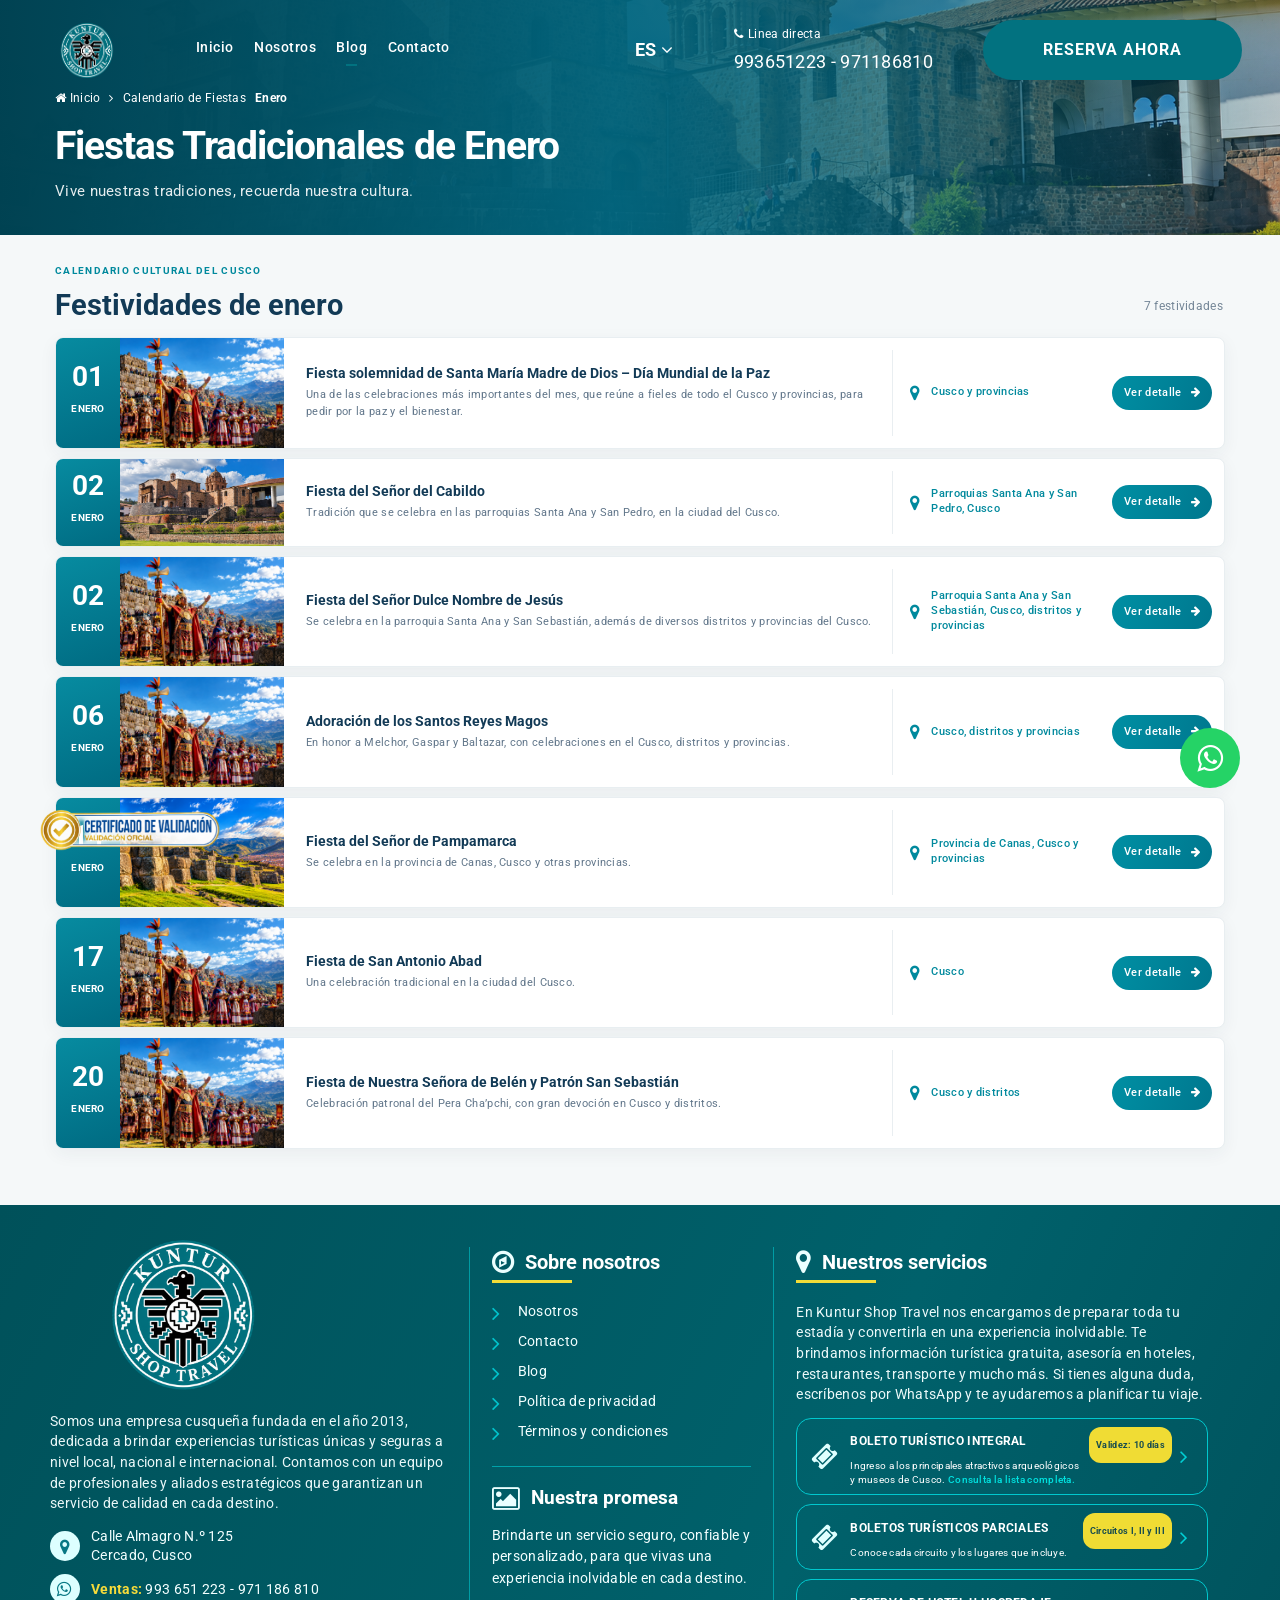
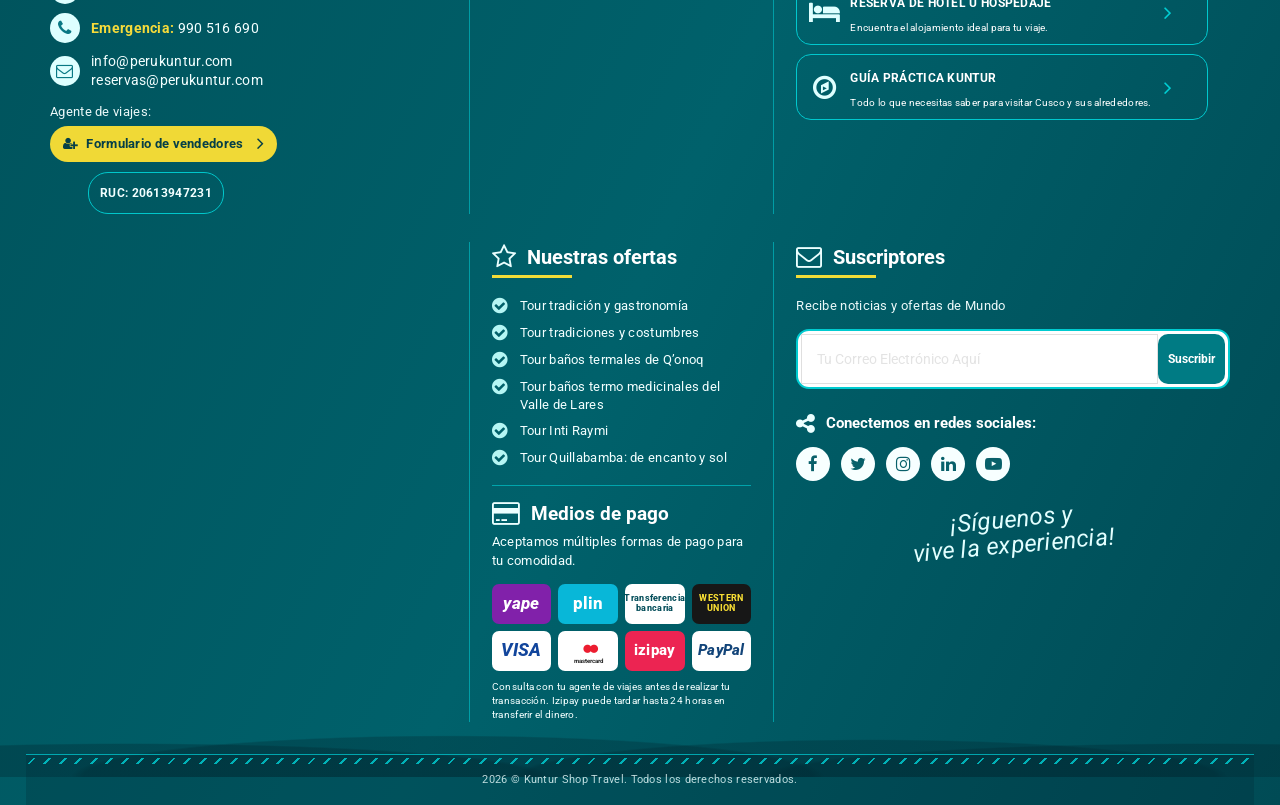
==== commit 4f77bec7: "feat: add days celebrate in blog" ====
--- a/blog.html
+++ b/blog.html
@@ -63,6 +63,7 @@
       href="assets/css/main.css"
     />
     <link rel="stylesheet" type="text/css" href="assets/css/blog.css" />
+    <link rel="stylesheet" type="text/css" href="assets/css/festival-page.css" />
     <link rel="stylesheet" type="text/css" href="assets/css/recourses.css" />
     <link rel="stylesheet" type="text/css" href="assets/css/footer.css" />
   </head>
@@ -134,7 +135,40 @@
       </header>
 
       <main class="md-content">
-        <section class="blog-hero brand-page-hero">
+        <section class="festival-hero" aria-labelledby="festival-page-title">
+          <div class="festival-hero__shade" aria-hidden="true"></div>
+          <div class="container festival-hero__content">
+            <nav class="festival-breadcrumb" aria-label="Ruta de navegación">
+              <a href="index.html"><i class="fa fa-home" aria-hidden="true"></i> Inicio</a>
+              <i class="fa fa-angle-right" aria-hidden="true"></i>
+              <a href="blog.html">Calendario de Fiestas</a>
+              <span class="festival-breadcrumb__current" id="festival-breadcrumb-current">Enero</span>
+            </nav>
+            <h1 id="festival-page-title">Fiestas Tradicionales de Enero</h1>
+            <p id="festival-page-subtitle">Vive nuestras tradiciones, recuerda nuestra cultura.</p>
+          </div>
+        </section>
+
+        <section class="festival-content" aria-label="Calendario de festividades">
+          <div class="container festival-content__inner">
+            <div id="festival-list-view">
+              <div class="festival-section-heading">
+                <div>
+                  <span class="festival-eyebrow">Calendario cultural del Cusco</span>
+                  <h2>Festividades de <span id="festival-month-heading">enero</span></h2>
+                </div>
+                <p id="festival-count" aria-live="polite"></p>
+              </div>
+              <div class="festival-list" id="festival-list" aria-live="polite"></div>
+            </div>
+            <div id="festival-detail-view" hidden></div>
+            <p class="festival-error" id="festival-error" role="status" hidden>
+              No pudimos cargar las festividades. Intenta actualizar la página.
+            </p>
+          </div>
+        </section>
+
+        <section class="blog-hero brand-page-hero" hidden>
           <div class="blog-hero__texture" aria-hidden="true"></div>
           <div class="container blog-hero__content brand-page-hero__inner">
             <span class="blog-hero__eyebrow">Historias para inspirar tu próximo viaje</span>
@@ -143,7 +177,7 @@
           </div>
         </section>
 
-        <section class="blog-section" aria-labelledby="blog-heading">
+        <section class="blog-section" aria-labelledby="blog-heading" hidden>
           <div class="container blog-container">
             <header class="blog-section__header">
               <div>
@@ -398,5 +432,6 @@
     <script type="text/javascript" src="assets/vendors/jquery-ui/jquery-ui.min.js"></script>
     <script type="text/javascript" src="assets/js/main.js"></script>
     <script type="text/javascript" src="assets/js/translate.js"></script>
+    <script type="text/javascript" src="assets/js/festivals.js"></script>
   </body>
 </html>
--- a/assets/css/main.css
+++ b/assets/css/main.css
@@ -3205,6 +3205,10 @@
   top: 20px;
 }
 
+.mobile-menu-backdrop {
+  display: none;
+}
+
 @media (max-width: 1200px) {
   .mobile-menu-backdrop {
     position: fixed;
@@ -3476,7 +3480,13 @@
 
 .hero__thumbails .hero__item:hover {
   transform: scale(1.5);
-}
+  box-shadow: inset 0 0 0 2px #027280, 0 0 10px #027280;
+}
+.hero__thumbails .hero__item:active {
+  transform: scale(1.5);
+  box-shadow: inset 0 0 0 2px #027280, 0 0 10px #027280;
+}
+
 
 .hero__thumbails .hero__item span {
   position: absolute;
--- a/assets/css/festival-page.css
+++ b/assets/css/festival-page.css
@@ -0,0 +1,669 @@
+/* Traditional festival calendar and single-event view */
+.festival-hero[hidden],
+.festival-content [hidden],
+.blog-hero[hidden],
+.blog-section[hidden] {
+  display: none !important;
+}
+
+.festival-hero {
+  position: relative;
+  isolation: isolate;
+  overflow: hidden;
+  min-height: 168px;
+  padding: 84px 0 30px;
+  color: #fff;
+  background: #075b70 url("../img/hero/2.png") center 43% / cover no-repeat;
+}
+
+.festival-hero::before,
+.festival-hero__shade {
+  position: absolute;
+  z-index: -1;
+  inset: 0;
+  content: "";
+  background: linear-gradient(90deg, rgba(0, 66, 82, 0.95), rgba(0, 102, 127, 0.76) 48%, rgba(0, 65, 81, 0.1));
+}
+
+.festival-hero .container,
+.festival-content .container {
+  width: calc(100% - 48px);
+  max-width: 1200px;
+  margin: 0 auto;
+}
+
+.festival-hero__content {
+  position: relative;
+  z-index: 1;
+}
+
+.festival-breadcrumb,
+.festival-detail__breadcrumb {
+  display: flex;
+  align-items: center;
+  flex-wrap: wrap;
+  gap: 9px;
+  margin-bottom: 12px;
+  font-size: 12px;
+}
+
+.festival-breadcrumb a,
+.festival-detail__breadcrumb a {
+  color: inherit;
+  text-decoration: none;
+  transition: opacity 0.2s ease;
+}
+
+.festival-breadcrumb a:hover,
+.festival-detail__breadcrumb a:hover {
+  opacity: 0.72;
+}
+
+.festival-breadcrumb__current {
+  font-weight: 700;
+}
+
+.festival-hero h1 {
+  max-width: 780px;
+  margin: 0;
+  color: #fff;
+  font-size: clamp(27px, 3.2vw, 39px);
+  font-weight: 700;
+  line-height: 1.15;
+  letter-spacing: -0.025em;
+}
+
+.festival-hero p {
+  margin: 8px 0 0;
+  color: rgba(255, 255, 255, 0.9);
+  font-size: 15px;
+}
+
+.festival-content {
+  min-height: 420px;
+  padding: 20px 0 56px;
+  background: #f5f8f9;
+  background-image: radial-gradient(rgba(7, 99, 119, 0.045) 0.7px, transparent 0.7px);
+  background-size: 18px 18px;
+}
+
+.festival-content__inner {
+  min-height: 350px;
+}
+
+.festival-section-heading {
+  display: flex;
+  align-items: flex-end;
+  justify-content: space-between;
+  gap: 16px;
+  margin: 0 0 15px;
+}
+
+.festival-eyebrow {
+  color: #00899d;
+  font-size: 10px;
+  font-weight: 700;
+  letter-spacing: 0.13em;
+  text-transform: uppercase;
+}
+
+.festival-section-heading h2 {
+  margin: 4px 0 0;
+  color: #123a56;
+  font-size: clamp(23px, 2.6vw, 29px);
+  font-weight: 700;
+  line-height: 1.15;
+}
+
+.festival-section-heading > p {
+  margin: 0 2px 2px 0;
+  color: #748697;
+  font-size: 12px;
+}
+
+.festival-list {
+  display: grid;
+  gap: 9px;
+}
+
+.festival-card {
+  display: grid;
+  min-height: 76px;
+  grid-template-columns: 64px 164px minmax(180px, 1fr) minmax(150px, 220px) 112px;
+  align-items: stretch;
+  overflow: hidden;
+  border: 1px solid #e8eef1;
+  border-radius: 8px;
+  background: #fff;
+  box-shadow: 0 5px 18px rgba(30, 62, 80, 0.055);
+  transition: transform 0.2s ease, box-shadow 0.2s ease;
+}
+
+.festival-card:hover {
+  transform: translateY(-2px);
+  box-shadow: 0 9px 24px rgba(30, 62, 80, 0.1);
+}
+
+.festival-card__date {
+  display: flex;
+  align-items: center;
+  justify-content: center;
+  flex-direction: column;
+  min-height: 76px;
+  color: #fff;
+  background: linear-gradient(160deg, #078ba0, #006b82);
+}
+
+.festival-card__date span {
+  font-size: 28px;
+  font-weight: 700;
+  line-height: 1;
+}
+
+.festival-card__date small {
+  margin-top: 4px;
+  font-size: 10px;
+  font-weight: 700;
+  text-transform: uppercase;
+}
+
+.festival-card__image {
+  display: block;
+  min-height: 76px;
+  overflow: hidden;
+  background: #e5eef1;
+}
+
+.festival-card__image img {
+  display: block;
+  width: 100%;
+  height: 100%;
+  min-height: 76px;
+  object-fit: cover;
+  transition: transform 0.4s ease;
+}
+
+.festival-card:hover .festival-card__image img {
+  transform: scale(1.045);
+}
+
+.festival-card__description {
+  align-self: center;
+  min-width: 0;
+  padding: 10px 18px 10px 22px;
+}
+
+.festival-card__description h2 {
+  margin: 0 0 4px;
+  color: #123a56;
+  font-size: 14px;
+  font-weight: 700;
+  line-height: 1.28;
+}
+
+.festival-card__description h2 a {
+  color: inherit;
+  text-decoration: none;
+}
+
+.festival-card__description h2 a:hover {
+  color: #00899d;
+}
+
+.festival-card__description p {
+  display: -webkit-box;
+  overflow: hidden;
+  margin: 0;
+  color: #61768a;
+  font-size: 11px;
+  line-height: 1.5;
+  line-clamp: 2;
+  -webkit-box-orient: vertical;
+  -webkit-line-clamp: 2;
+}
+
+.festival-card__location {
+  display: flex;
+  align-items: center;
+  gap: 11px;
+  min-width: 0;
+  margin: 12px 0;
+  padding: 0 12px 0 17px;
+  border-left: 1px solid #e9eef1;
+  color: #00899d;
+  font-size: 11px;
+  font-weight: 500;
+  line-height: 1.35;
+}
+
+.festival-card__location i {
+  flex: 0 0 auto;
+  font-size: 17px;
+}
+
+.festival-button {
+  display: inline-flex;
+  align-self: center;
+  align-items: center;
+  justify-content: center;
+  gap: 9px;
+  min-height: 34px;
+  margin: 0 12px 0 0;
+  padding: 0 13px;
+  border-radius: 999px;
+  background: linear-gradient(110deg, #008fa3, #00778e);
+  color: #fff;
+  font-size: 11px;
+  font-weight: 500;
+  text-decoration: none;
+  white-space: nowrap;
+  transition: transform 0.2s ease, box-shadow 0.2s ease;
+}
+
+.festival-button:hover {
+  transform: translateY(-1px);
+  box-shadow: 0 5px 12px rgba(0, 121, 144, 0.23);
+  color: #fff;
+}
+
+.festival-detail {
+  max-width: 1120px;
+  margin: 0 auto;
+}
+
+.festival-detail__breadcrumb {
+  margin: 0 0 14px 4px;
+  color: #536e80;
+  font-size: 11px;
+}
+
+.festival-detail__breadcrumb > span {
+  color: #123a56;
+  font-weight: 500;
+}
+
+.festival-detail__cover {
+  height: clamp(190px, 25vw, 300px);
+  overflow: hidden;
+  border-radius: 9px;
+  background: #e3ecee;
+  box-shadow: 0 8px 24px rgba(19, 57, 78, 0.12);
+}
+
+.festival-detail__cover img {
+  display: block;
+  width: 100%;
+  height: 100%;
+  object-fit: cover;
+  object-position: center 45%;
+}
+
+.festival-detail__layout {
+  display: grid;
+  grid-template-columns: minmax(0, 1fr) 305px;
+  gap: 38px;
+  padding: 20px 4px 0;
+}
+
+.festival-article {
+  min-width: 0;
+  padding: 0 0 6px 22px;
+}
+
+.festival-back-link {
+  display: inline-flex;
+  align-items: center;
+  gap: 7px;
+  margin: 0 0 8px;
+  color: #00899d;
+  font-size: 11px;
+  font-weight: 600;
+  text-decoration: none;
+}
+
+.festival-article h1 {
+  margin: 0 0 10px;
+  color: #123a56;
+  font-size: clamp(24px, 2.5vw, 31px);
+  font-weight: 700;
+  line-height: 1.22;
+  letter-spacing: -0.025em;
+}
+
+.festival-detail__meta {
+  display: flex;
+  flex-wrap: wrap;
+  gap: 10px 20px;
+  margin: 0 0 17px;
+  color: #496378;
+  font-size: 11px;
+}
+
+.festival-detail__meta span {
+  display: inline-flex;
+  align-items: flex-start;
+  gap: 7px;
+}
+
+.festival-detail__meta i {
+  color: #00899d;
+  font-size: 14px;
+}
+
+.festival-article p {
+  margin: 0 0 11px;
+  color: #516a7d;
+  font-size: 12px;
+  line-height: 1.68;
+}
+
+.festival-article .festival-article__intro {
+  margin-bottom: 20px;
+  color: #334f65;
+}
+
+.festival-article h2 {
+  position: relative;
+  margin: 0 0 12px;
+  padding-bottom: 8px;
+  color: #007b92;
+  font-size: 20px;
+  font-weight: 700;
+}
+
+.festival-article h2::after,
+.festival-related > h2::after {
+  position: absolute;
+  bottom: 0;
+  left: 0;
+  width: 35px;
+  height: 2px;
+  background: #05a0b4;
+  content: "";
+}
+
+.festival-note {
+  display: flex;
+  align-items: flex-start;
+  gap: 15px;
+  margin-top: 18px;
+  padding: 15px 17px;
+  border-radius: 8px;
+  background: #eaf7f8;
+  color: #00899d;
+}
+
+.festival-note > i {
+  margin-top: 2px;
+  font-size: 20px;
+}
+
+.festival-note strong {
+  display: block;
+  margin-bottom: 3px;
+  color: #00778e;
+  font-size: 12px;
+}
+
+.festival-article .festival-note p {
+  margin: 0;
+  color: #526d7d;
+  font-size: 11px;
+  line-height: 1.55;
+}
+
+.festival-related > h2 {
+  position: relative;
+  margin: 1px 0 12px;
+  padding-bottom: 10px;
+  color: #007b92;
+  font-size: 19px;
+  font-weight: 700;
+}
+
+.festival-related__list {
+  display: grid;
+  gap: 8px;
+}
+
+.festival-related__item {
+  display: grid;
+  min-height: 68px;
+  grid-template-columns: 75px minmax(0, 1fr) 24px;
+  align-items: center;
+  gap: 10px;
+  overflow: hidden;
+  padding: 5px;
+  border: 1px solid #e8eef1;
+  border-radius: 8px;
+  background: #fff;
+  box-shadow: 0 4px 13px rgba(24, 61, 80, 0.055);
+  color: #123a56;
+  text-decoration: none;
+  transition: transform 0.2s ease, border-color 0.2s ease;
+}
+
+.festival-related__item:hover {
+  transform: translateY(-2px);
+  border-color: #aadce2;
+  color: #007b92;
+}
+
+.festival-related__item > img {
+  width: 75px;
+  height: 58px;
+  border-radius: 4px;
+  object-fit: cover;
+}
+
+.festival-related__copy {
+  display: grid;
+  align-content: center;
+  min-width: 0;
+  gap: 4px;
+}
+
+.festival-related__copy strong {
+  display: -webkit-box;
+  overflow: hidden;
+  color: #123a56;
+  font-size: 10px;
+  line-height: 1.3;
+  line-clamp: 2;
+  -webkit-box-orient: vertical;
+  -webkit-line-clamp: 2;
+}
+
+.festival-related__copy small {
+  display: -webkit-box;
+  overflow: hidden;
+  color: #637b8e;
+  font-size: 9px;
+  line-height: 1.3;
+  line-clamp: 1;
+  -webkit-box-orient: vertical;
+  -webkit-line-clamp: 1;
+}
+
+.festival-related__copy small i {
+  margin-right: 3px;
+  color: #00899d;
+}
+
+.festival-related__arrow {
+  display: inline-flex;
+  width: 23px;
+  height: 23px;
+  align-items: center;
+  justify-content: center;
+  border-radius: 50%;
+  background: #00899d;
+  color: #fff;
+  font-size: 9px;
+}
+
+.festival-error {
+  padding: 30px 20px;
+  border: 1px solid #f0d2cb;
+  border-radius: 8px;
+  background: #fff8f6;
+  color: #854b40;
+  text-align: center;
+}
+
+@media (max-width: 1000px) {
+  .festival-card {
+    grid-template-columns: 60px 135px minmax(0, 1fr) 155px 105px;
+  }
+
+  .festival-card__description {
+    padding-right: 13px;
+    padding-left: 15px;
+  }
+
+  .festival-card__location {
+    padding-right: 8px;
+    padding-left: 12px;
+  }
+
+  .festival-detail__layout {
+    grid-template-columns: minmax(0, 1fr) 270px;
+    gap: 25px;
+  }
+}
+
+@media (max-width: 760px) {
+  .festival-hero {
+    min-height: 150px;
+    padding: 78px 0 25px;
+  }
+
+  .festival-hero .container,
+  .festival-content .container {
+    width: calc(100% - 30px);
+  }
+
+  .festival-breadcrumb {
+    gap: 7px;
+    font-size: 10px;
+  }
+
+  .festival-content {
+    padding: 18px 0 38px;
+  }
+
+  .festival-card {
+    grid-template-columns: 56px 116px minmax(0, 1fr);
+    grid-template-rows: minmax(75px, auto) auto;
+  }
+
+  .festival-card__date,
+  .festival-card__image,
+  .festival-card__image img {
+    min-height: 75px;
+  }
+
+  .festival-card__date span {
+    font-size: 25px;
+  }
+
+  .festival-card__date small {
+    font-size: 9px;
+  }
+
+  .festival-card__description {
+    grid-column: 3;
+    padding: 9px 12px;
+  }
+
+  .festival-card__description h2 {
+    font-size: 12px;
+  }
+
+  .festival-card__description p {
+    font-size: 10px;
+    line-clamp: 2;
+    -webkit-line-clamp: 2;
+  }
+
+  .festival-card__location {
+    grid-column: 1 / 3;
+    grid-row: 2;
+    min-height: 38px;
+    margin: 0;
+    padding: 6px 10px;
+    border-top: 1px solid #edf1f3;
+    border-left: 0;
+    font-size: 10px;
+  }
+
+  .festival-card__location i {
+    font-size: 15px;
+  }
+
+  .festival-button {
+    grid-column: 3;
+    grid-row: 2;
+    min-height: 30px;
+    justify-self: end;
+    margin: 4px 8px;
+    padding: 0 11px;
+    font-size: 10px;
+  }
+
+  .festival-detail__cover {
+    height: 210px;
+  }
+
+  .festival-detail__layout {
+    grid-template-columns: 1fr;
+    gap: 25px;
+    padding: 18px 0 0;
+  }
+
+  .festival-article {
+    padding: 0 2px;
+  }
+
+  .festival-article h1 {
+    font-size: 25px;
+  }
+
+  .festival-related__list {
+    grid-template-columns: repeat(2, minmax(0, 1fr));
+  }
+}
+
+@media (max-width: 480px) {
+  .festival-section-heading {
+    align-items: flex-start;
+    flex-direction: column;
+    gap: 5px;
+  }
+
+  .festival-card {
+    grid-template-columns: 52px 96px minmax(0, 1fr);
+  }
+
+  .festival-card__description {
+    padding-right: 8px;
+    padding-left: 10px;
+  }
+
+  .festival-card__description h2 {
+    font-size: 11px;
+  }
+
+  .festival-card__description p {
+    font-size: 9px;
+  }
+
+  .festival-related__list {
+    grid-template-columns: 1fr;
+  }
+
+  .festival-detail__breadcrumb {
+    gap: 6px;
+    font-size: 9px;
+  }
+}
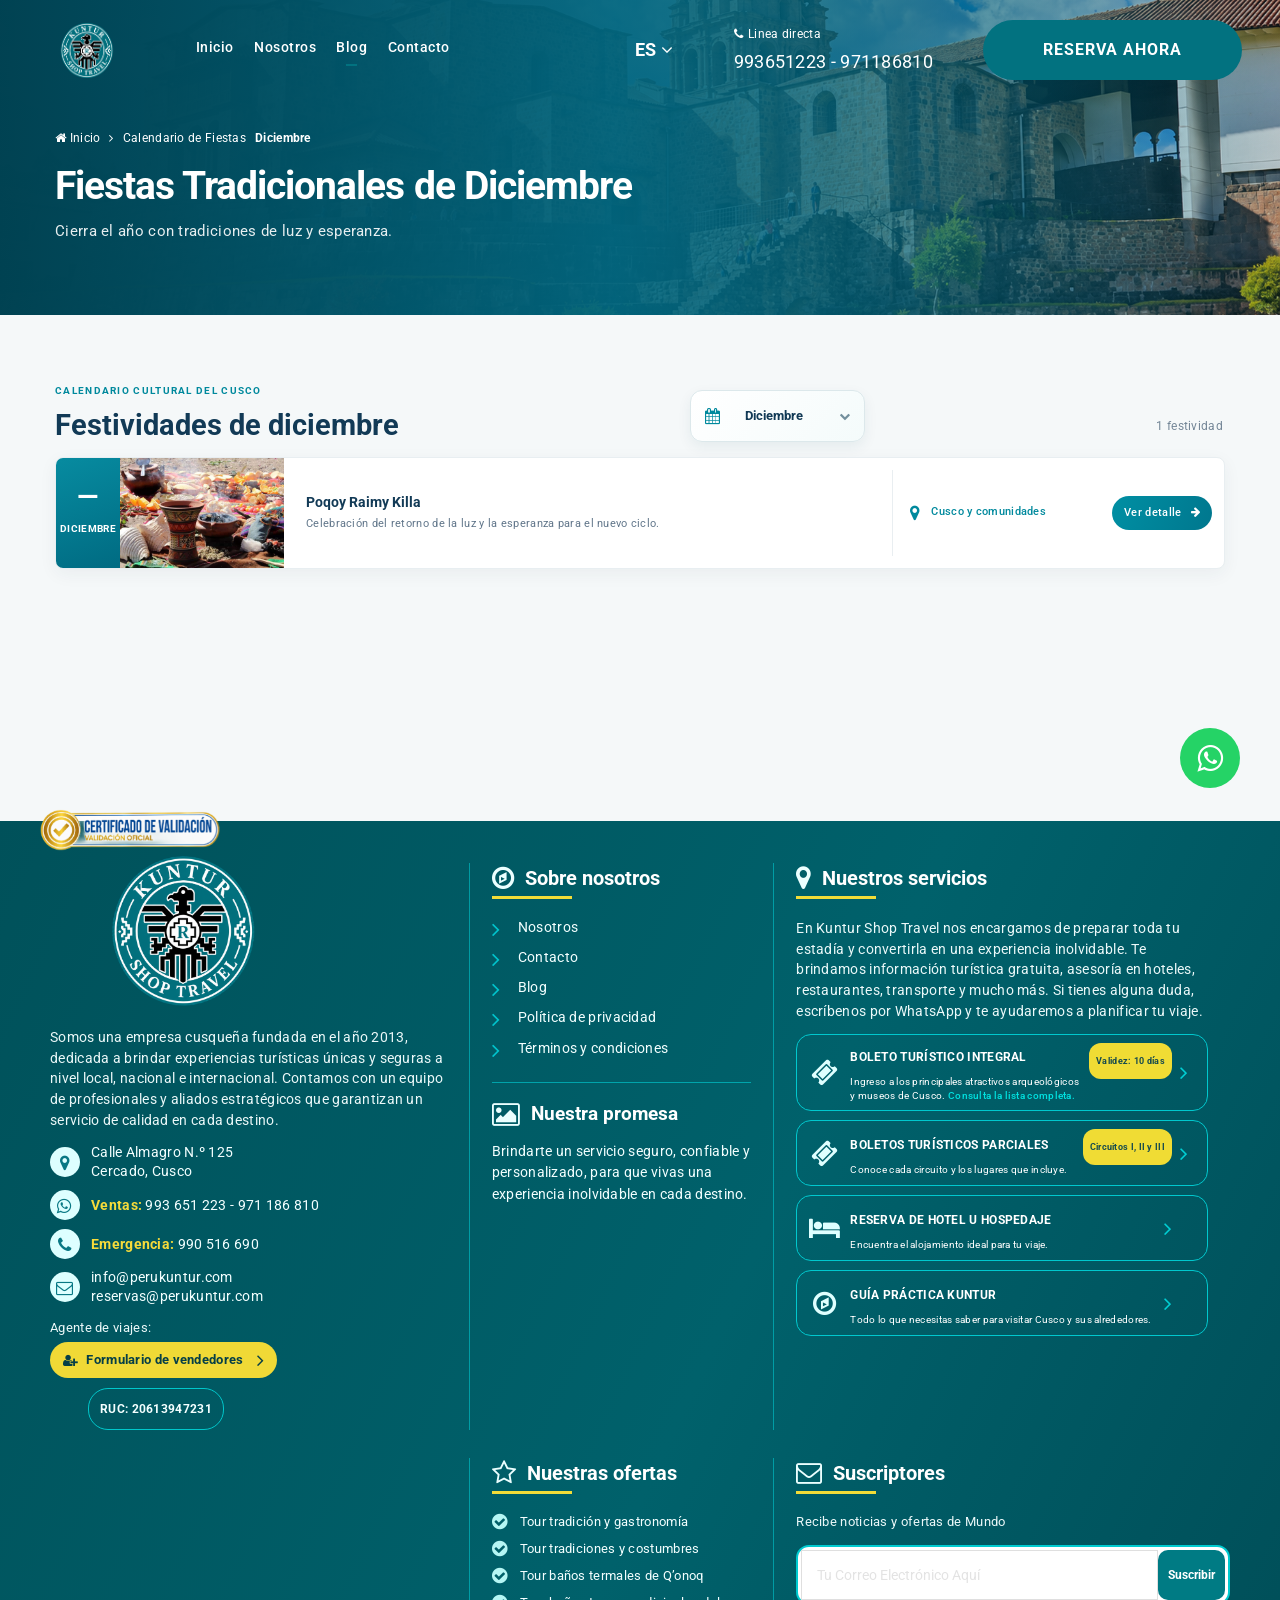
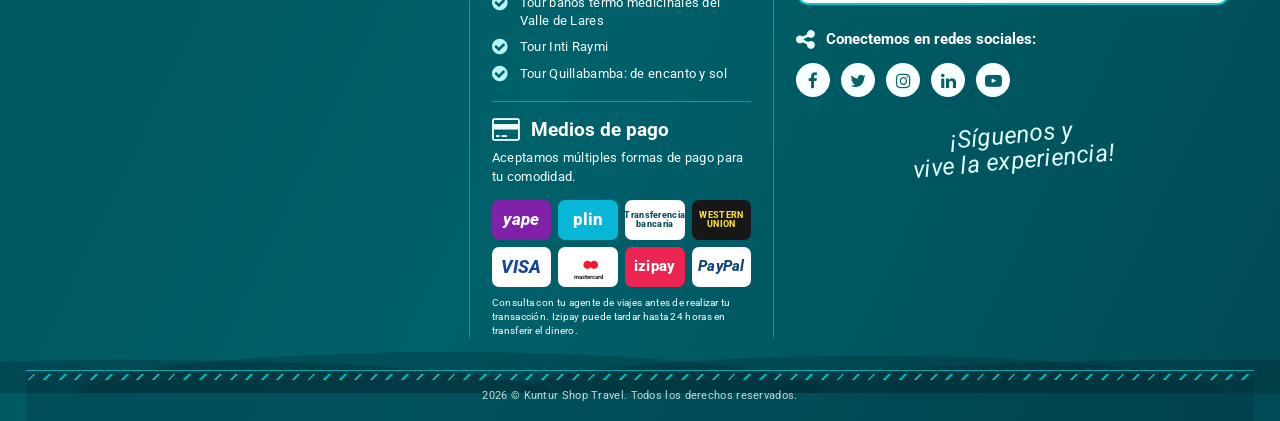
==== commit 2d9e9ba9: "feat: update select for month" ====
--- a/blog.html
+++ b/blog.html
@@ -157,6 +157,14 @@
                   <span class="festival-eyebrow">Calendario cultural del Cusco</span>
                   <h2>Festividades de <span id="festival-month-heading">enero</span></h2>
                 </div>
+                <label class="festival-month-picker" for="festival-month-select">
+                  <i class="fa fa-calendar" aria-hidden="true"></i>
+                  <span class="sr-only">Selecciona un mes</span>
+                  <select id="festival-month-select" aria-label="Cambiar mes de festividades">
+                    <option value="">Cargando meses...</option>
+                  </select>
+                  <i class="fa fa-chevron-down festival-month-picker__arrow" aria-hidden="true"></i>
+                </label>
                 <p id="festival-count" aria-live="polite"></p>
               </div>
               <div class="festival-list" id="festival-list" aria-live="polite"></div>
--- a/assets/css/main.css
+++ b/assets/css/main.css
@@ -2856,7 +2856,7 @@
 .header.is-scroll {
   top: 0;
   box-shadow: 0 2px 50px 0 rgba(0, 0, 0, 0.1);
-  background-color: black;
+  background-color: rgba(5, 35, 45, .97);
 }
 
 .header__inner {
@@ -3522,7 +3522,7 @@
   position: absolute;
   width: 40px;
   height: 2px;
-  background: #fff;
+  background: #027280;
   top: 0;
   bottom: 0;
   margin: auto;
--- a/assets/css/festival-page.css
+++ b/assets/css/festival-page.css
@@ -6,6 +6,11 @@
   display: none !important;
 }
 
+.header.festival-header-solid {
+  background-color: rgba(5, 35, 45, 0.97);
+  box-shadow: 0 2px 50px 0 rgba(0, 0, 0, 0.1);
+}
+
 .festival-hero {
   position: relative;
   isolation: isolate;
@@ -22,14 +27,19 @@
   z-index: -1;
   inset: 0;
   content: "";
-  background: linear-gradient(90deg, rgba(0, 66, 82, 0.95), rgba(0, 102, 127, 0.76) 48%, rgba(0, 65, 81, 0.1));
+  background: linear-gradient(
+    90deg,
+    rgba(0, 66, 82, 0.95),
+    rgba(0, 102, 127, 0.76) 48%,
+    rgba(0, 65, 81, 0.1)
+  );
 }
 
 .festival-hero .container,
 .festival-content .container {
   width: calc(100% - 48px);
   max-width: 1200px;
-  margin: 0 auto;
+  margin: 40px auto;
 }
 
 .festival-hero__content {
@@ -83,7 +93,10 @@
   min-height: 420px;
   padding: 20px 0 56px;
   background: #f5f8f9;
-  background-image: radial-gradient(rgba(7, 99, 119, 0.045) 0.7px, transparent 0.7px);
+  background-image: radial-gradient(
+    rgba(7, 99, 119, 0.045) 0.7px,
+    transparent 0.7px
+  );
   background-size: 18px 18px;
 }
 
@@ -121,6 +134,67 @@
   font-size: 12px;
 }
 
+.festival-month-picker {
+  position: relative;
+  display: inline-flex;
+  min-width: 170px;
+  min-height: 42px;
+  align-items: center;
+  gap: 10px;
+  padding: 0 38px 0 14px;
+  border: 1px solid #dce8eb;
+  border-radius: 12px;
+  background: linear-gradient(135deg, #fff, #f4fbfb);
+  box-shadow: 0 5px 14px rgba(20, 67, 83, 0.07);
+  color: #00899d;
+  transition: border-color 0.2s ease, box-shadow 0.2s ease, transform 0.2s ease;
+}
+
+.festival-month-picker:focus-within {
+  transform: translateY(-1px);
+  border-color: #50b9c3;
+  box-shadow: 0 7px 18px rgba(0, 137, 157, 0.14);
+}
+
+.festival-month-picker > .fa-calendar {
+  flex: 0 0 auto;
+  font-size: 16px;
+}
+
+.festival-month-picker select {
+  width: 100%;
+  min-width: 0;
+  border: 0;
+  outline: 0;
+  appearance: none;
+  background: transparent;
+  color: #123a56;
+  cursor: pointer;
+  font: inherit;
+  font-size: 13px;
+  font-weight: 700;
+}
+
+.festival-month-picker__arrow {
+  position: absolute;
+  right: 14px;
+  color: #73909d;
+  font-size: 11px;
+  pointer-events: none;
+}
+
+.festival-month-picker .sr-only {
+  position: absolute;
+  overflow: hidden;
+  width: 1px;
+  height: 1px;
+  padding: 0;
+  border: 0;
+  clip: rect(0, 0, 0, 0);
+  white-space: nowrap;
+  clip-path: inset(50%);
+}
+
 .festival-list {
   display: grid;
   gap: 9px;
@@ -129,14 +203,18 @@
 .festival-card {
   display: grid;
   min-height: 76px;
-  grid-template-columns: 64px 164px minmax(180px, 1fr) minmax(150px, 220px) 112px;
+  grid-template-columns:
+    64px 164px minmax(180px, 1fr) minmax(150px, 220px)
+    112px;
   align-items: stretch;
   overflow: hidden;
   border: 1px solid #e8eef1;
   border-radius: 8px;
   background: #fff;
   box-shadow: 0 5px 18px rgba(30, 62, 80, 0.055);
-  transition: transform 0.2s ease, box-shadow 0.2s ease;
+  transition:
+    transform 0.2s ease,
+    box-shadow 0.2s ease;
 }
 
 .festival-card:hover {
@@ -257,7 +335,9 @@
   font-weight: 500;
   text-decoration: none;
   white-space: nowrap;
-  transition: transform 0.2s ease, box-shadow 0.2s ease;
+  transition:
+    transform 0.2s ease,
+    box-shadow 0.2s ease;
 }
 
 .festival-button:hover {
@@ -269,6 +349,7 @@
 .festival-detail {
   max-width: 1120px;
   margin: 0 auto;
+  padding-top: 82px;
 }
 
 .festival-detail__breadcrumb {
@@ -440,7 +521,9 @@
   box-shadow: 0 4px 13px rgba(24, 61, 80, 0.055);
   color: #123a56;
   text-decoration: none;
-  transition: transform 0.2s ease, border-color 0.2s ease;
+  transition:
+    transform 0.2s ease,
+    border-color 0.2s ease;
 }
 
 .festival-related__item:hover {
@@ -615,6 +698,10 @@
     height: 210px;
   }
 
+  .festival-detail {
+    padding-top: 72px;
+  }
+
   .festival-detail__layout {
     grid-template-columns: 1fr;
     gap: 25px;
@@ -638,7 +725,11 @@
   .festival-section-heading {
     align-items: flex-start;
     flex-direction: column;
-    gap: 5px;
+    gap: 10px;
+  }
+
+  .festival-month-picker {
+    min-width: min(100%, 220px);
   }
 
   .festival-card {
--- a/assets/css/recourses.css
+++ b/assets/css/recourses.css
@@ -528,7 +528,527 @@
   margin-top: 26px;
 }
 
+.experience-showcase {
+  position: relative;
+  padding: 40px 0 32px;
+  background: #f2f3f2;
+  color: #1d3d44;
+}
+
+.experience-showcase__topline,
+.experience-showcase__bottomline {
+  display: flex;
+  align-items: center;
+  justify-content: center;
+  gap: 18px;
+  margin-bottom: 20px;
+}
+
+.experience-showcase__line {
+  display: inline-block;
+  width: 140px;
+  max-width: 18vw;
+  height: 2px;
+  background: rgba(27, 163, 180, 0.8);
+}
+
+.experience-showcase__icon,
+.experience-showcase__diamond {
+  display: inline-flex;
+  align-items: center;
+  justify-content: center;
+  width: 42px;
+  height: 42px;
+  color: #1ca4b5;
+  font-size: 28px;
+}
+
+.experience-showcase__header {
+  max-width: 980px;
+  margin: 0 auto 34px;
+  text-align: center;
+}
+
+.experience-showcase__header h2 {
+  margin: 0;
+  color: #0e7280;
+  font-size: clamp(2.5rem, 3vw, 4.3rem);
+  font-weight: 700;
+  line-height: 1.08;
+  letter-spacing: -0.05em;
+}
+
+.experience-showcase__header h2 span {
+  color: #17b7c8;
+}
+
+.experience-showcase__header p {
+  max-width: 760px;
+  margin: 16px auto 0;
+  color: #40616a;
+  font-size: 1.05rem;
+  font-style: italic;
+  line-height: 1.6;
+}
+
+.experience-showcase__grid {
+  display: grid;
+  grid-template-columns: repeat(5, minmax(0, 1fr));
+  gap: 24px;
+  max-width: 1280px;
+  margin: 0 auto;
+  padding: 0 32px;
+}
+
+.experience-card {
+  position: relative;
+  min-height: 390px;
+  overflow: hidden;
+  border-radius: 26px 26px 22px 22px;
+  box-shadow: 0 14px 28px rgba(14, 42, 49, 0.08);
+  background: linear-gradient(180deg, rgba(6, 31, 33, 0.2), rgba(11, 36, 38, 0.8));
+}
+
+.experience-card__image {
+  position: absolute;
+  inset: 0;
+  background-position: center center;
+  background-repeat: no-repeat;
+  background-size: cover;
+  transform: scale(1.03);
+}
+
+.experience-card__overlay {
+  position: absolute;
+  inset: 0;
+  background: linear-gradient(180deg, rgba(9, 48, 51, 0.1) 0%, rgba(10, 48, 53, 0.1) 42%, rgba(7, 40, 44, 0.78) 100%);
+}
+
+.experience-card__content {
+  position: absolute;
+  left: 18px;
+  right: 18px;
+  bottom: 16px;
+  z-index: 1;
+  display: flex;
+  flex-direction: column;
+  justify-content: flex-end;
+  gap: 14px;
+  color: #fff;
+}
+
+.experience-card__badge {
+  display: inline-flex;
+  align-items: center;
+  justify-content: center;
+  width: 42px;
+  height: 42px;
+  margin-bottom: 12px;
+  border-radius: 50%;
+  background: rgba(42, 216, 238, 0.18);
+  border: 1px solid rgba(140, 248, 255, 0.8);
+  color: #89f5ff;
+  font-size: 18px;
+}
+
+.experience-card h3 {
+  margin: 0;
+  color: #fff;
+  font-size: clamp(1.05rem, 1.1vw, 1.45rem);
+  font-weight: 700;
+  line-height: 1.25;
+}
+
+.experience-card__button {
+  display: flex;
+  width: 180px;
+  height: 38px;
+  align-items: center;
+  justify-content: space-between;
+  margin-top: 0;
+  padding: 0 16px 0 18px;
+  border: 2px solid rgba(125, 243, 255, 0.95);
+  border-radius: 999px;
+  background: rgba(3, 128, 153, 0.42);
+  color: #fff !important;
+  font-size: 11px;
+  font-weight: 800;
+  letter-spacing: 0.06em;
+  text-decoration: none;
+  box-shadow: inset 0 0 0 1px rgba(255, 255, 255, 0.08);
+  transition: background-color 0.2s ease, border-color 0.2s ease, transform 0.2s ease;
+}
+
+.experience-card__button:hover,
+.experience-card__button:focus-visible {
+  border-color: rgba(155, 250, 255, 1);
+  background: rgba(4, 142, 170, 0.72);
+  color: #fff;
+  transform: translateY(-1px);
+}
+
+.experience-showcase__bottomline {
+  margin-top: 24px;
+  margin-bottom: 0;
+}
+
+.experience-showcase__diamond {
+  color: #1ca4b5;
+  font-size: 26px;
+}
+
+@media (max-width: 1200px) {
+  .experience-showcase__grid {
+    grid-template-columns: repeat(3, minmax(0, 1fr));
+  }
+}
+
 @media (max-width: 767px) {
+  .experience-showcase {
+    padding-top: 28px;
+  }
+
+  .experience-showcase__topline,
+  .experience-showcase__bottomline {
+    gap: 10px;
+  }
+
+  .experience-showcase__line {
+    width: 88px;
+  }
+
+  .experience-showcase__header {
+    margin-bottom: 22px;
+  }
+
+  .experience-showcase__header p {
+    font-size: 0.9rem;
+  }
+
+  .experience-showcase__grid {
+    grid-template-columns: 1fr;
+    padding: 0 18px;
+  }
+
+  .experience-card {
+    min-height: 320px;
+  }
+}
+
+.reference-banner {
+  width: 100%;
+  background: #eef5f5;
+}
+
+.reference-banner__panel {
+  position: relative;
+  min-height: 600px;
+  padding: 70px 92px 52px 86px;
+  background-position: center center;
+  background-repeat: no-repeat;
+  background-size: cover;
+  overflow: hidden;
+}
+
+.reference-banner__overlay {
+  position: absolute;
+  inset: 0;
+  background: linear-gradient(90deg, rgba(0, 28, 34, 0.6) 0%, rgba(3, 45, 56, 0.22) 38%, rgba(8, 48, 58, 0.12) 100%);
+}
+
+.reference-banner__content,
+.reference-banner__social,
+.reference-banner__tagline {
+  position: relative;
+  z-index: 1;
+}
+
+.reference-banner__content {
+  max-width: 700px;
+  color: #fff;
+}
+
+.reference-banner__eyebrow {
+  display: inline-flex;
+  align-items: center;
+  gap: 12px;
+  margin-bottom: 22px;
+  color: #dffcff;
+  font-size: 15px;
+  font-weight: 700;
+  letter-spacing: 0.14em;
+  text-transform: uppercase;
+}
+
+.reference-banner__eyebrow::before {
+  content: "";
+  display: inline-block;
+  width: 54px;
+  height: 2px;
+  background: #4de1ea;
+  border-radius: 4px;
+}
+
+.reference-banner__title {
+  margin: 0;
+  color: #f4ffff;
+  font-weight: 300;
+  font-size: clamp(3rem, 4vw, 5.1rem);
+  line-height: 0.96;
+  letter-spacing: -0.05em;
+}
+
+.reference-banner__title span {
+  display: block;
+  margin-top: 8px;
+  color: white;
+  font-weight: 700;
+  text-shadow: 0 0 18px rgba(54, 210, 229, 0.35);
+}
+
+.reference-banner__text {
+  max-width: 620px;
+  margin: 24px 0 28px;
+  color: rgba(255, 255, 255, 0.92);
+  font-size: 18px;
+  line-height: 1.45;
+}
+
+.reference-banner__features {
+  display: flex;
+  flex-wrap: wrap;
+  gap: 18px 20px;
+  margin-bottom: 32px;
+}
+
+.reference-banner__feature {
+  display: flex;
+  align-items: center;
+  gap: 12px;
+  min-width: 170px;
+  padding: 12px 16px;
+  border: 1px solid rgba(255, 255, 255, 0.25);
+  border-radius: 14px;
+  background: rgba(4, 30, 34, 0.2);
+  -webkit-backdrop-filter: blur(2px);
+  backdrop-filter: blur(2px);
+}
+
+.reference-banner__icon {
+  display: inline-flex;
+  align-items: center;
+  justify-content: center;
+  width: 42px;
+  height: 42px;
+  color: #fff;
+  font-size: 18px;
+}
+
+.reference-banner__feature strong,
+.reference-banner__meta-item strong {
+  display: block;
+  color: #fff;
+  font-size: 15px;
+  font-weight: 700;
+  line-height: 1.2;
+}
+
+.reference-banner__feature small,
+.reference-banner__meta-item small {
+  display: block;
+  color: rgba(255, 255, 255, 0.85);
+  font-size: 12px;
+  line-height: 1.3;
+}
+
+.reference-banner__cta {
+  display: inline-flex;
+  align-items: center;
+  gap: 10px;
+  padding: 0 22px 0 16px;
+  height: 50px;
+  border-radius: 12px;
+  border: 1px solid rgba(63, 232, 255, 0.9);
+  background: rgba(7, 154, 170, 0.8);
+  color: #fff;
+  font-weight: 700;
+  text-decoration: none;
+  transition: transform 0.2s ease, background-color 0.2s ease;
+}
+
+.reference-banner__cta:hover,
+.reference-banner__cta:focus-visible {
+  transform: translateY(-1px);
+  color: white !important;
+}
+
+.reference-banner__cta-icon {
+  display: inline-flex;
+  align-items: center;
+  justify-content: center;
+  width: 25px;
+  height: 25px;
+  border-radius: 50%;
+  background: rgba(255, 255, 255, 0.14);
+}
+
+.reference-banner__social {
+  position: absolute;
+  right: 34px;
+  top: 50%;
+  display: flex;
+  flex-direction: column;
+  gap: 10px;
+  transform: translateY(-50%);
+}
+
+.reference-banner__social a {
+  display: flex;
+  align-items: center;
+  justify-content: center;
+  width: 40px;
+  height: 40px;
+  border-radius: 50%;
+  background: rgba(9, 120, 132, 0.78);
+  color: #fff;
+  font-size: 18px;
+  text-decoration: none;
+}
+
+.reference-banner__tagline {
+  position: absolute;
+  right: 34px;
+  bottom: 70px;
+  color: #36d2e5;
+  font-size: clamp(1.8rem, 2vw, 2.8rem);
+  font-weight: 400;
+  font-style: italic;
+  letter-spacing: -0.04em;
+  text-shadow: 0 0 18px rgba(54, 210, 229, 0.2);
+}
+
+.reference-banner__meta-bar {
+  display: grid;
+  grid-template-columns: repeat(5, minmax(0, 1fr));
+  background: rgba(255, 255, 255, 0.96);
+  border-top: 1px solid rgba(20, 42, 48, 0.08);
+  box-shadow: 0 -1px 0 rgba(0, 0, 0, 0.03);
+}
+
+.reference-banner__meta-item {
+  display: flex;
+  align-items: center;
+  gap: 12px;
+  min-height: 110px;
+  padding: 18px 16px;
+  border-right: 1px solid rgba(15, 43, 52, 0.08);
+  color: #1c4342;
+}
+
+.reference-banner__meta-item:last-child {
+  border-right: 0;
+}
+
+.reference-banner__meta-item--contact {
+  background: rgba(248, 251, 251, 0.9);
+}
+
+.reference-banner__meta-item strong {
+  color: #0a3d47;
+  font-size: 14px;
+  line-height: 1.3;
+}
+
+.reference-banner__meta-item small {
+  color: rgba(18, 52, 56, 0.8);
+  font-size: 12px;
+  line-height: 1.35;
+}
+
+.reference-banner__meta-icon {
+  display: inline-flex;
+  align-items: center;
+  justify-content: center;
+  width: 42px;
+  height: 42px;
+  border-radius: 12px;
+  background: rgba(28, 162, 179, 0.09);
+  color: #0f8d9a;
+  font-size: 18px;
+  flex-shrink: 0;
+}
+
+@media (max-width: 1024px) {
+  .reference-banner__panel {
+    min-height: 520px;
+    padding: 54px 54px 42px 54px;
+  }
+
+  .reference-banner__meta-bar {
+    grid-template-columns: repeat(2, minmax(0, 1fr));
+  }
+
+  .reference-banner__social {
+    right: 20px;
+  }
+}
+
+@media (max-width: 767px) {
+  .reference-banner__panel {
+    min-height: 450px;
+    padding: 46px 20px 30px;
+  }
+
+  .reference-banner__content {
+    max-width: 100%;
+  }
+
+  .reference-banner__eyebrow {
+    margin-bottom: 18px;
+    font-size: 12px;
+    letter-spacing: 0.1em;
+  }
+
+  .reference-banner__eyebrow::before {
+    width: 38px;
+  }
+
+  .reference-banner__text {
+    margin: 18px 0 16px;
+    font-size: 15px;
+  }
+
+  .reference-banner__features {
+    gap: 12px;
+    margin-bottom: 20px;
+  }
+
+  .reference-banner__feature {
+    min-width: 0;
+    width: 100%;
+    padding: 10px 12px;
+  }
+
+  .reference-banner__social {
+    display: none;
+  }
+
+  .reference-banner__tagline {
+    right: 15px;
+    bottom: 18px;
+    font-size: 1.5rem;
+  }
+
+  .reference-banner__meta-bar {
+    grid-template-columns: 1fr;
+  }
+
+  .reference-banner__meta-item {
+    min-height: 80px;
+    border-right: 0;
+    border-bottom: 1px solid rgba(15, 43, 52, 0.08);
+  }
+
   .partial-circuits {
     padding: 34px 0 40px;
   }
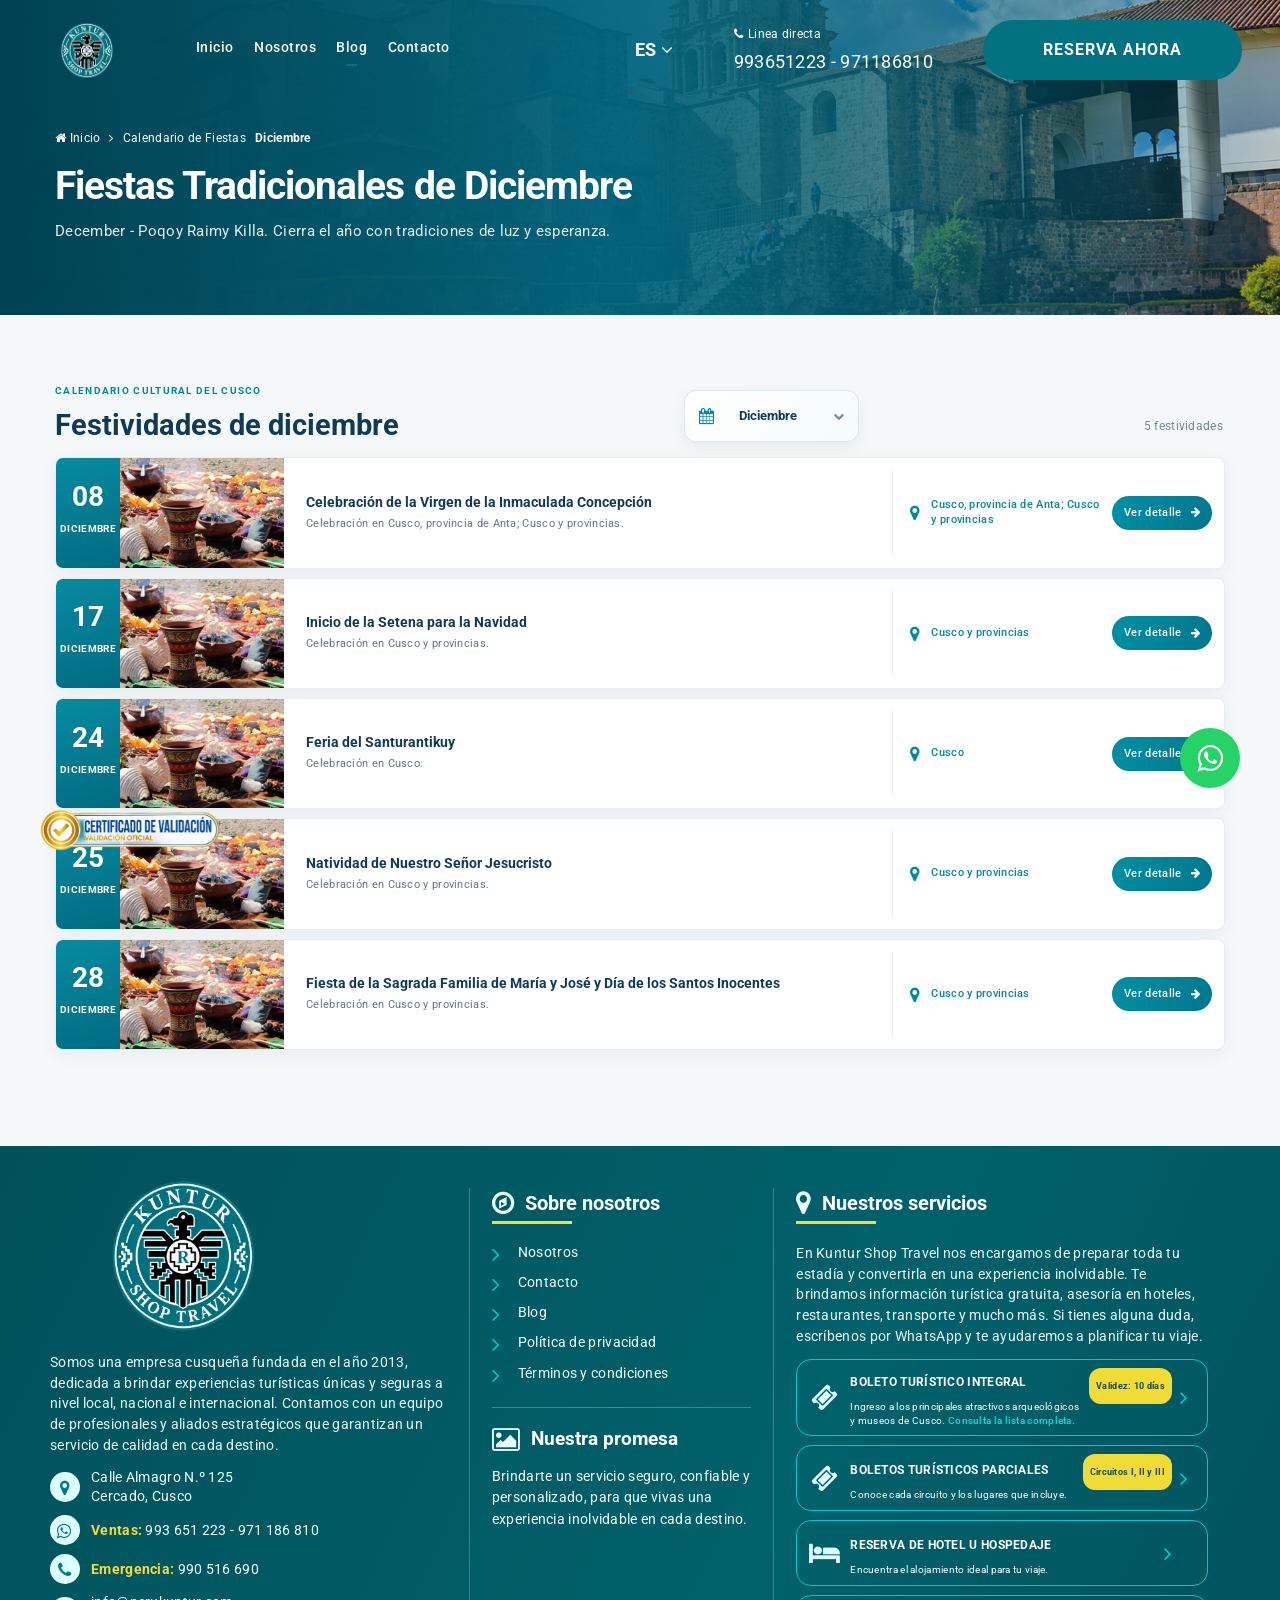
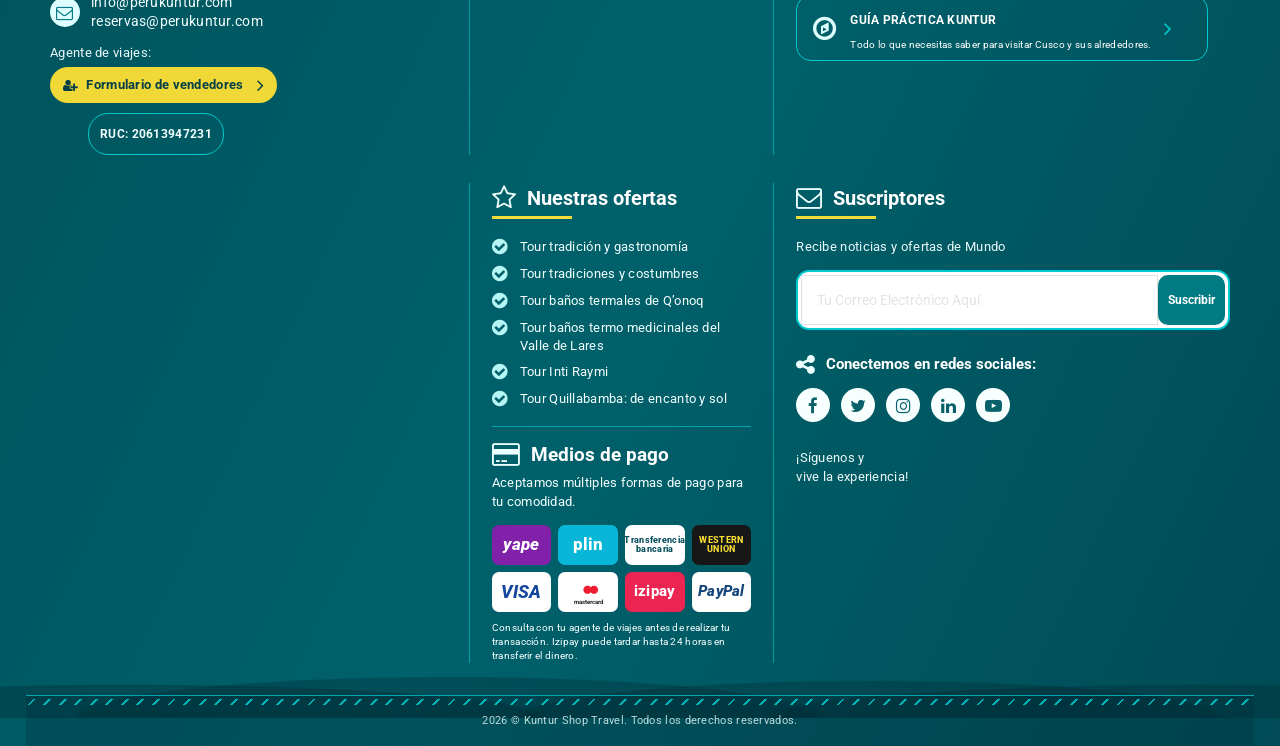
==== commit 775c479c: "feat: change icon" ====
--- a/blog.html
+++ b/blog.html
@@ -160,8 +160,13 @@
                 <label class="festival-month-picker" for="festival-month-select">
                   <i class="fa fa-calendar" aria-hidden="true"></i>
                   <span class="sr-only">Selecciona un mes</span>
-                  <select id="festival-month-select" aria-label="Cambiar mes de festividades">
-                    <option value="">Cargando meses...</option>
+                  <select
+                    id="festival-month-select"
+                    class="notranslate"
+                    translate="no"
+                    aria-label="Cambiar mes de festividades"
+                  >
+                    <option value="" translate="no">Cargando meses...</option>
                   </select>
                   <i class="fa fa-chevron-down festival-month-picker__arrow" aria-hidden="true"></i>
                 </label>
--- a/assets/css/recourses.css
+++ b/assets/css/recourses.css
@@ -504,7 +504,7 @@
   padding: 0 13px;
   border: 2px solid #078fa0;
   border-radius: 20px;
-  color: #fff;
+  color: #fff !important;
   font-size: 11px;
   font-weight: 700;
   text-decoration: none;
--- a/assets/css/footer.css
+++ b/assets/css/footer.css
@@ -46,6 +46,7 @@
 
 .kuntur-footer__column:first-child { padding-left: 0; border-left: 0; }
 .kuntur-footer__column:last-child { padding-right: 0; }
+.kuntur-footer__brand { position: relative; }
 .kuntur-footer__logo { display: inline-block; margin: -7px 0 12px; }
 
 .kuntur-footer__logo img {
@@ -54,6 +55,28 @@
   max-height: 150px;
   object-fit: contain;
   object-position: left center;
+}
+
+.kuntur-footer__brand-tagline {
+  position: relative;
+  display: block;
+  width: min(240px, 78%);
+  height: auto;
+  margin: -43px 0 12px auto;
+}
+
+.kuntur-footer__contact-area {
+  position: relative;
+  min-height: 230px;
+  padding-right: 135px;
+}
+
+.kuntur-footer__brand-art {
+  position: absolute;
+  right: 0;
+  bottom: 0;
+  width: min(125px, 38%);
+  height: auto;
 }
 
 .kuntur-footer__intro,
@@ -300,8 +323,6 @@
 }
 
 .kuntur-footer__social-links a:hover { transform: translateY(-2px); background: #f1dc37; }
-.kuntur-footer__tagline { margin: 25px 0 0 !important; color: #e3ffff !important; font-size: 24px !important; font-style: italic; line-height: 1.1 !important; text-align: center; transform: rotate(-5deg); }
-
 .kuntur-footer__copyright {
   position: relative;
   margin: 0 -24px;
@@ -343,6 +364,9 @@
   .kuntur-footer__column:nth-child(4) { grid-column: auto; padding: 0; border: 0; }
   .kuntur-footer__column + .kuntur-footer__column { padding-top: 23px; border-top: 1px solid rgba(0, 214, 220, 0.52); }
   .kuntur-footer__logo img { max-height: 125px; }
+  .kuntur-footer__brand-tagline { margin-top: -36px; }
+  .kuntur-footer__contact-area { min-height: 0; padding-right: 0; }
+  .kuntur-footer__brand-art { position: static; display: block; width: 120px; margin: 18px auto 0; }
   .kuntur-footer__heading { font-size: 19px; }
   .kuntur-footer__services > p,
   .kuntur-footer__subscribe > p { margin-top: 26px; }
